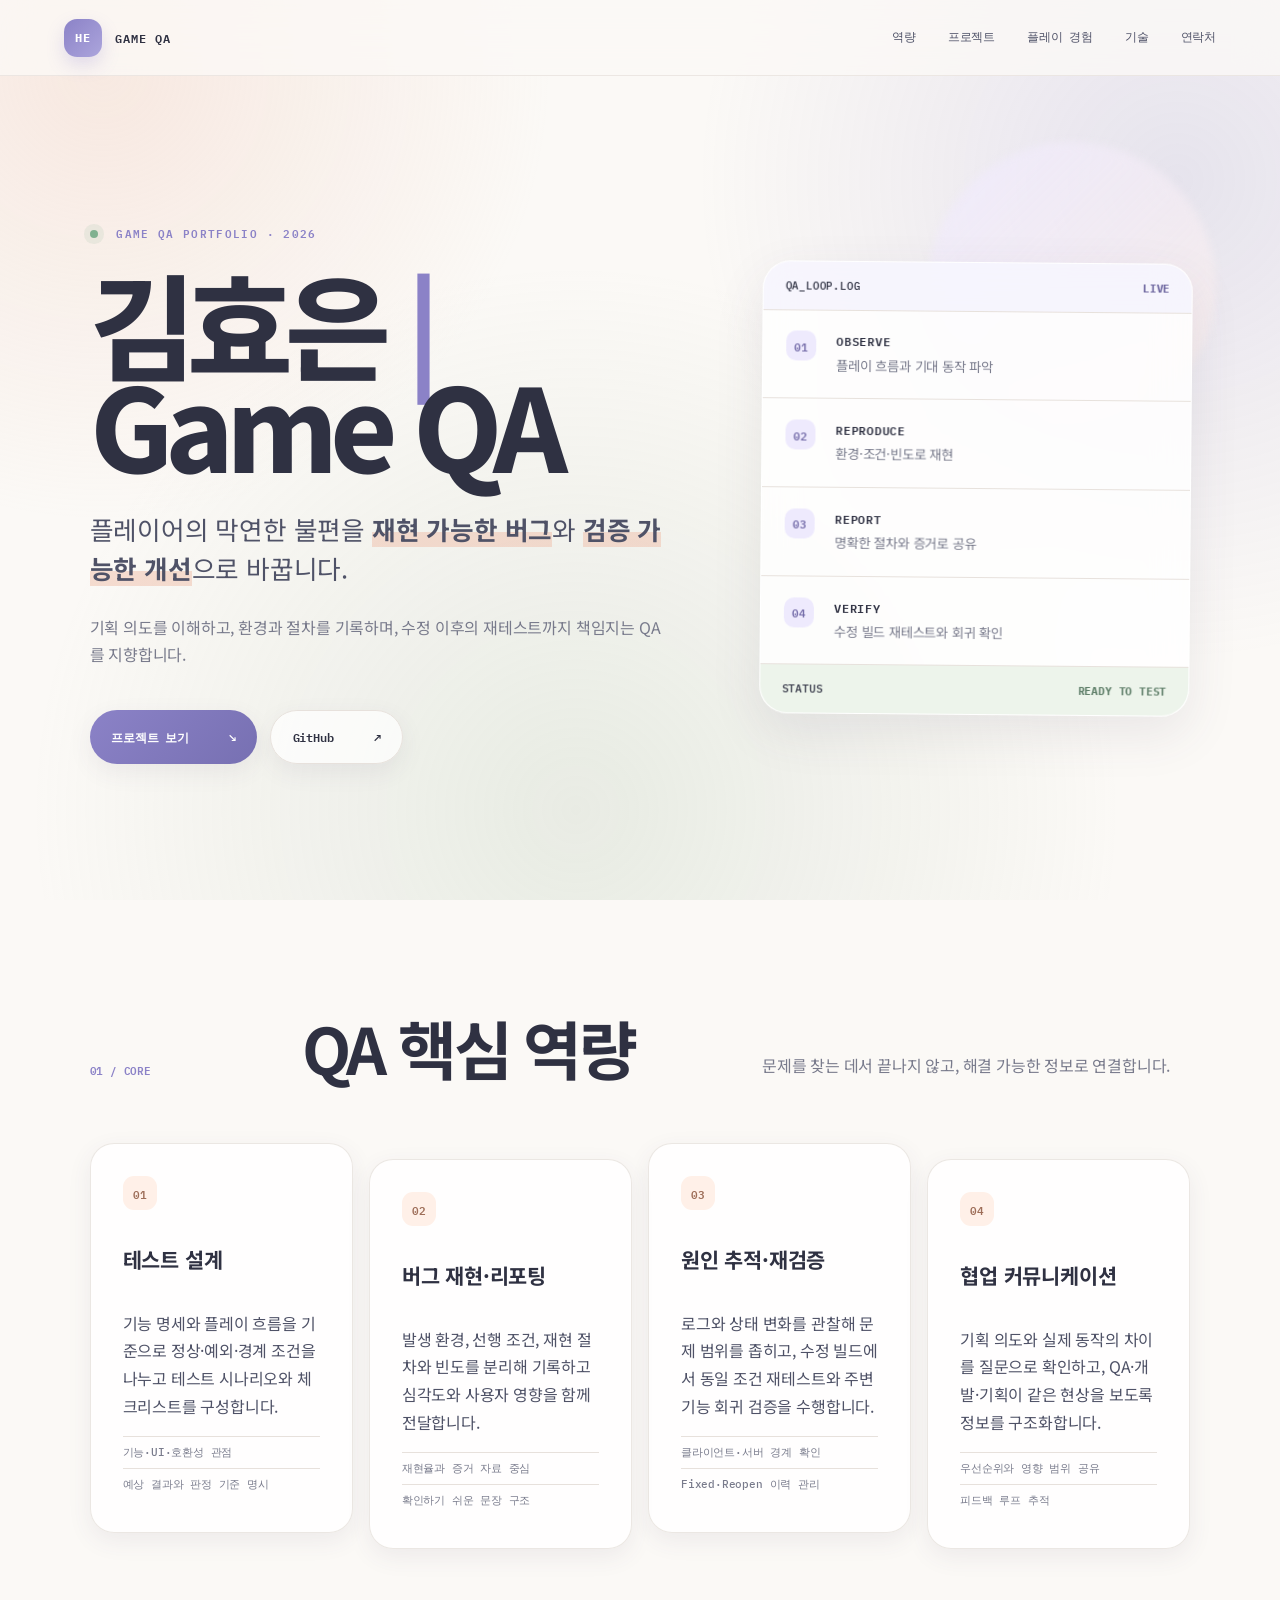
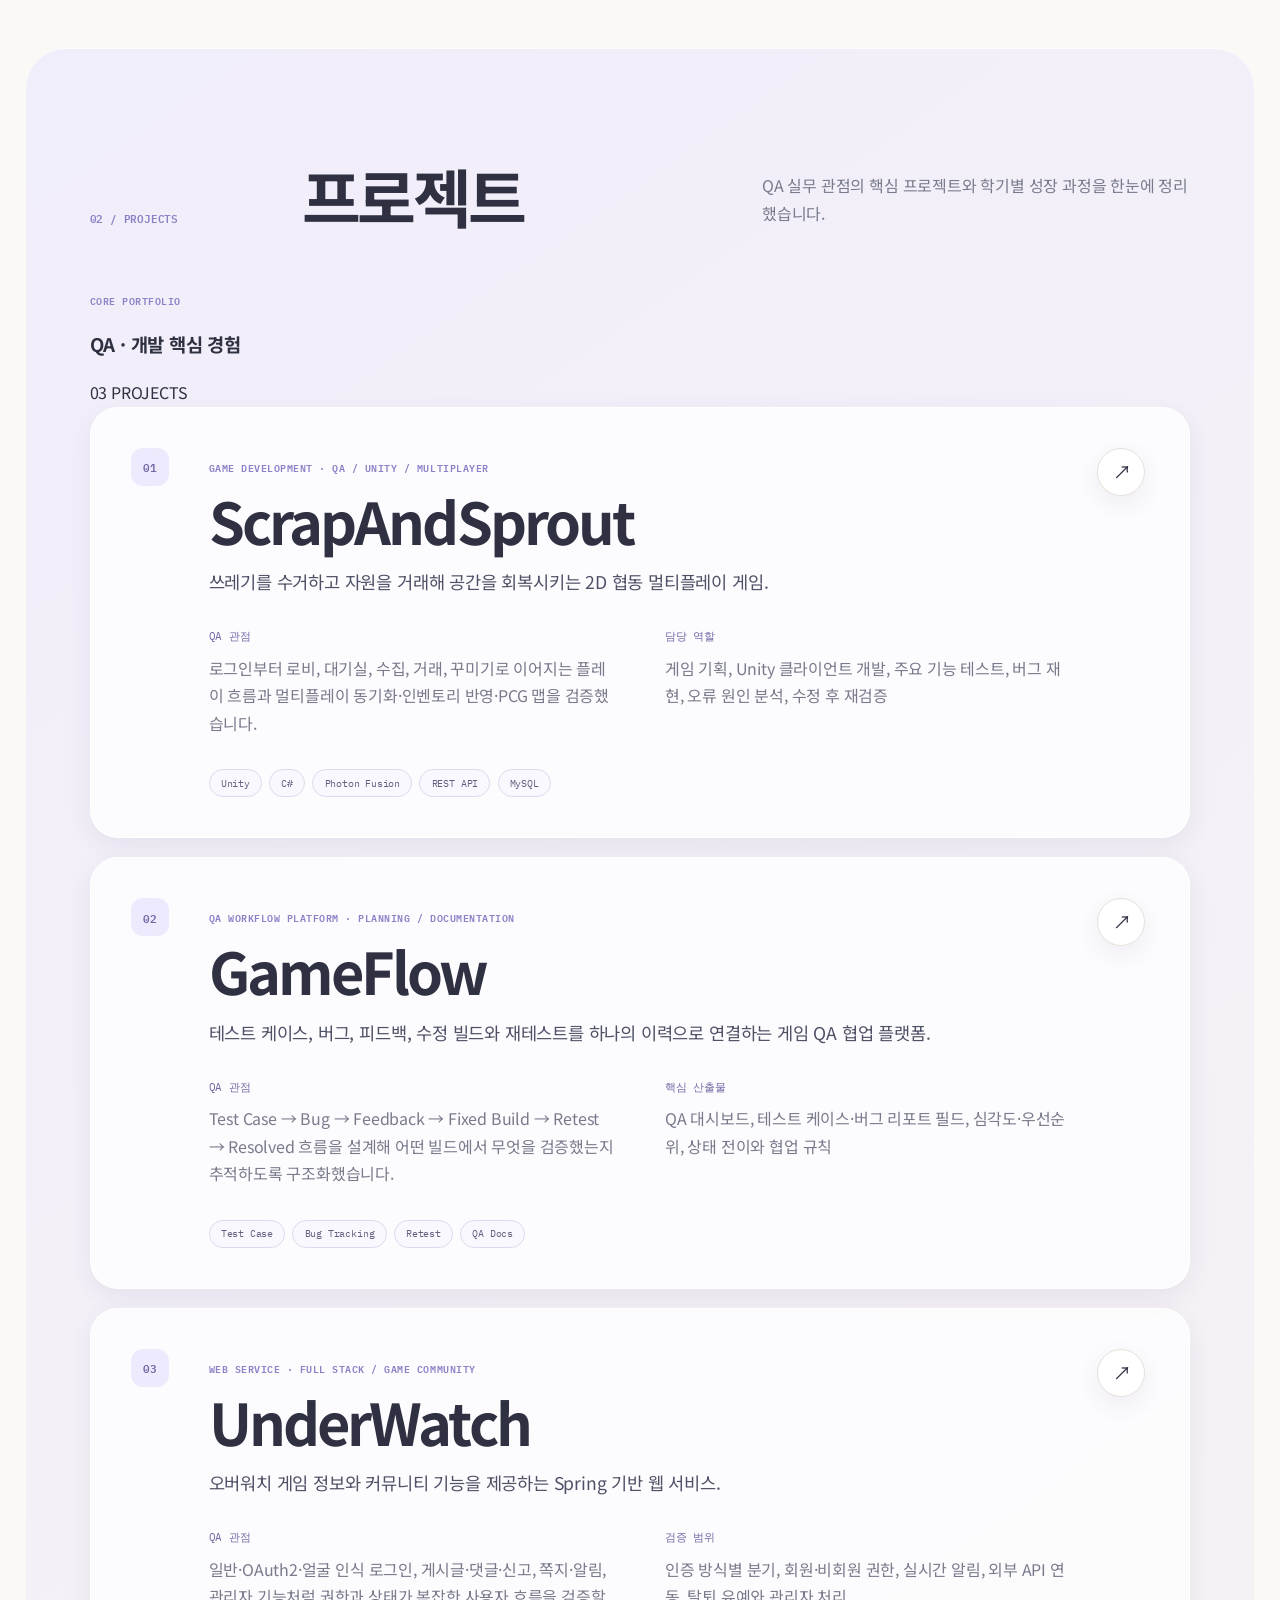
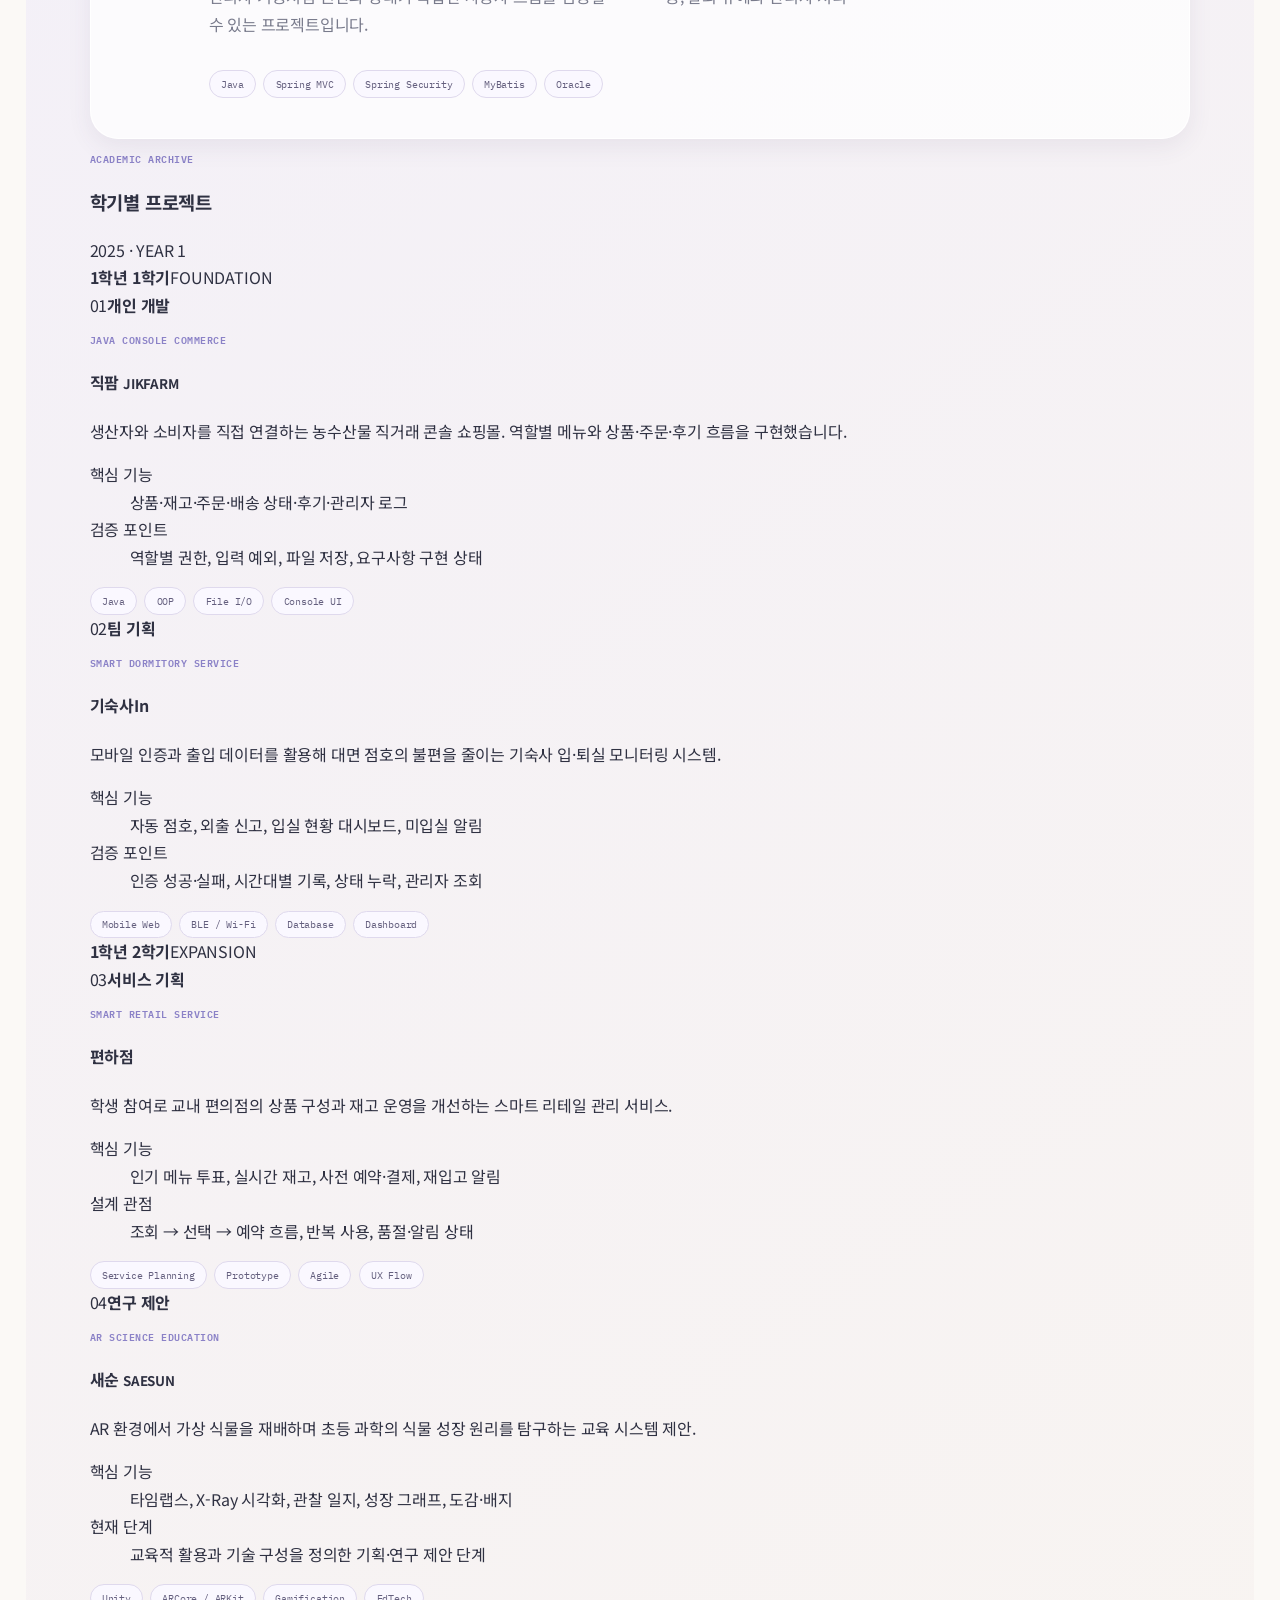
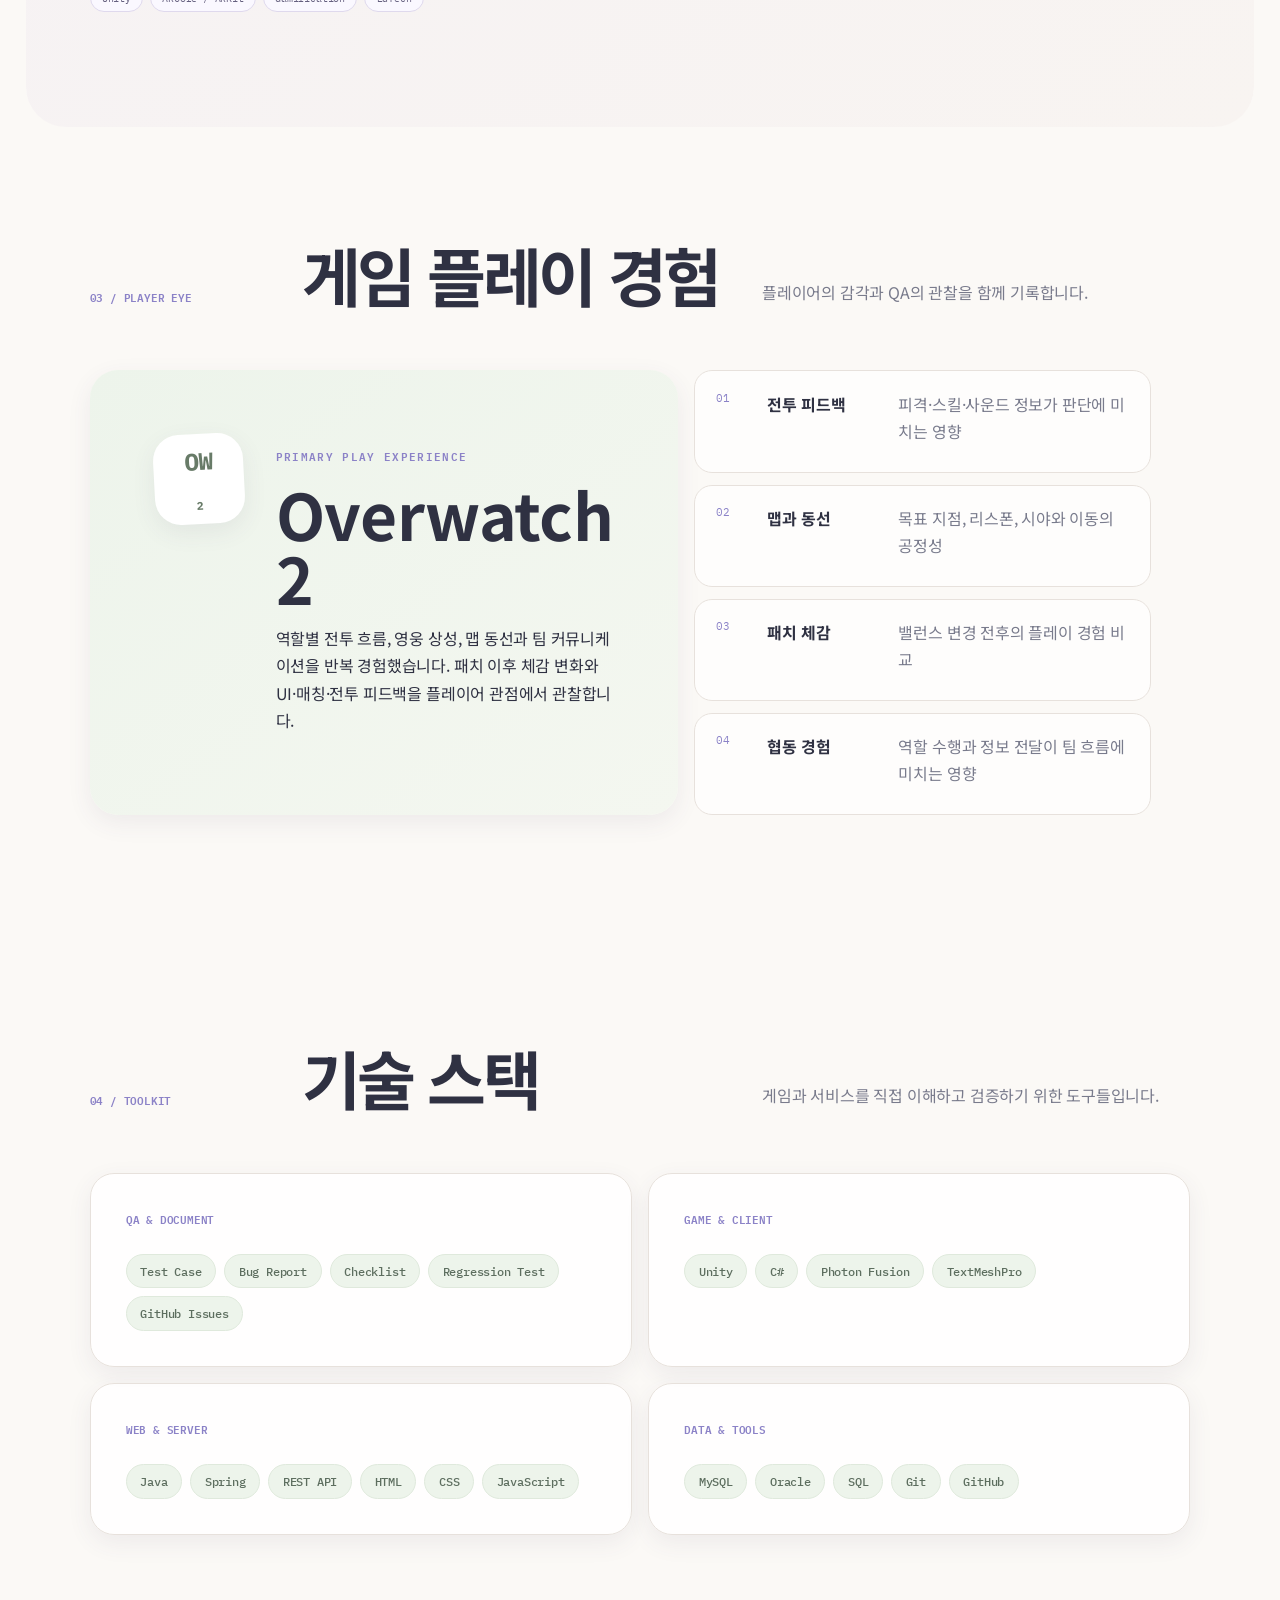
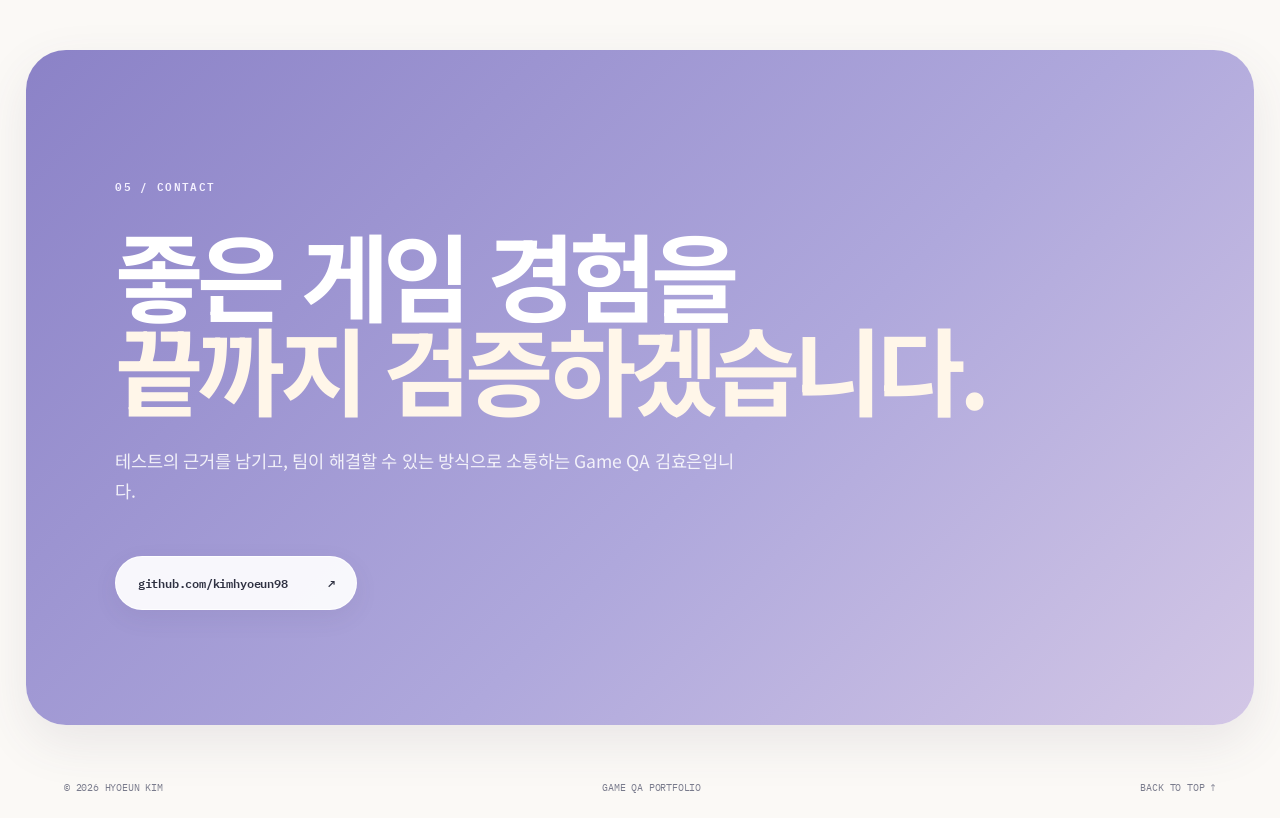
==== index.html @ 4f4ba714 "Organize portfolio projects by experience and semester Keep the three core QA projects prominent and" ====
<!doctype html>
<html lang="ko">
<head>
  <meta charset="utf-8">
  <meta name="viewport" content="width=device-width, initial-scale=1">
  <meta name="description" content="김효은 Game QA 포트폴리오 — 테스트 설계, 버그 재현, 협업과 재검증 경험">
  <meta name="theme-color" content="#0b1020">
  <meta property="og:title" content="김효은 | Game QA Portfolio">
  <meta property="og:description" content="플레이어의 불편을 재현 가능한 언어로 바꾸는 Game QA 김효은입니다.">
  <title>김효은 | Game QA Portfolio</title>
  <link rel="icon" href="assets/favicon.ico">
  <link rel="preconnect" href="https://fonts.googleapis.com">
  <link rel="preconnect" href="https://fonts.gstatic.com" crossorigin>
  <link href="https://fonts.googleapis.com/css2?family=IBM+Plex+Mono:wght@400;500;600&family=Noto+Sans+KR:wght@400;500;600;700;800;900&display=swap" rel="stylesheet">
  <link rel="stylesheet" href="css/styles.css">
</head>
<body>
<a class="skip" href="#main">본문 바로가기</a>
<header class="site-header">
  <a class="brand" href="#top"><b>HE</b><span>GAME QA</span></a>
  <button class="menu-button" type="button" aria-expanded="false" aria-controls="navigation">MENU</button>
  <nav id="navigation" aria-label="주요 메뉴">
    <a href="#strengths">역량</a><a href="#projects">프로젝트</a><a href="#play">플레이 경험</a><a href="#stack">기술</a><a href="#contact">연락처</a>
  </nav>
</header>

<main id="main">
<section class="hero" id="top">
  <div>
    <p class="label"><i></i> GAME QA PORTFOLIO · 2026</p>
    <h1>김효은 <em>|</em><br>Game QA</h1>
    <p class="hero-lead">플레이어의 막연한 불편을 <strong>재현 가능한 버그</strong>와 <strong>검증 가능한 개선</strong>으로 바꿉니다.</p>
    <p class="subcopy">기획 의도를 이해하고, 환경과 절차를 기록하며, 수정 이후의 재테스트까지 책임지는 QA를 지향합니다.</p>
    <div class="actions">
      <a class="button dark" href="#projects">프로젝트 보기 <span>↘</span></a>
      <a class="button" href="https://github.com/kimhyoeun98" target="_blank" rel="noreferrer">GitHub <span>↗</span></a>
    </div>
  </div>
  <aside class="console" aria-label="QA 업무 흐름">
    <div class="console-head"><span>QA_LOOP.LOG</span><b>LIVE</b></div>
    <ol>
      <li><span>01</span><p><b>OBSERVE</b><small>플레이 흐름과 기대 동작 파악</small></p></li>
      <li><span>02</span><p><b>REPRODUCE</b><small>환경·조건·빈도로 재현</small></p></li>
      <li><span>03</span><p><b>REPORT</b><small>명확한 절차와 증거로 공유</small></p></li>
      <li><span>04</span><p><b>VERIFY</b><small>수정 빌드 재테스트와 회귀 확인</small></p></li>
    </ol>
    <div class="console-foot"><span>STATUS</span><b>READY TO TEST</b></div>
  </aside>
</section>

<section class="section" id="strengths">
  <div class="section-title"><p>01 / CORE</p><h2>QA 핵심 역량</h2><span>문제를 찾는 데서 끝나지 않고, 해결 가능한 정보로 연결합니다.</span></div>
  <div class="strength-grid">
    <article><span>01</span><h3>테스트 설계</h3><p>기능 명세와 플레이 흐름을 기준으로 정상·예외·경계 조건을 나누고 테스트 시나리오와 체크리스트를 구성합니다.</p><ul><li>기능·UI·호환성 관점</li><li>예상 결과와 판정 기준 명시</li></ul></article>
    <article><span>02</span><h3>버그 재현·리포팅</h3><p>발생 환경, 선행 조건, 재현 절차와 빈도를 분리해 기록하고 심각도와 사용자 영향을 함께 전달합니다.</p><ul><li>재현율과 증거 자료 중심</li><li>확인하기 쉬운 문장 구조</li></ul></article>
    <article><span>03</span><h3>원인 추적·재검증</h3><p>로그와 상태 변화를 관찰해 문제 범위를 좁히고, 수정 빌드에서 동일 조건 재테스트와 주변 기능 회귀 검증을 수행합니다.</p><ul><li>클라이언트·서버 경계 확인</li><li>Fixed·Reopen 이력 관리</li></ul></article>
    <article><span>04</span><h3>협업 커뮤니케이션</h3><p>기획 의도와 실제 동작의 차이를 질문으로 확인하고, QA·개발·기획이 같은 현상을 보도록 정보를 구조화합니다.</p><ul><li>우선순위와 영향 범위 공유</li><li>피드백 루프 추적</li></ul></article>
  </div>
</section>

<section class="section project-section" id="projects">
  <div class="section-title"><p>02 / PROJECTS</p><h2>프로젝트</h2><span>QA 실무 관점의 핵심 프로젝트와 학기별 성장 과정을 한눈에 정리했습니다.</span></div>

  <div class="project-category">
    <div class="category-heading">
      <div><p class="meta">CORE PORTFOLIO</p><h3>QA · 개발 핵심 경험</h3></div>
      <span>03 PROJECTS</span>
    </div>
    <div class="project-list">
      <article class="project">
        <span class="project-no">01</span>
        <div>
          <p class="meta">GAME DEVELOPMENT · QA / UNITY / MULTIPLAYER</p>
          <h3>ScrapAndSprout</h3>
          <p class="summary">쓰레기를 수거하고 자원을 거래해 공간을 회복시키는 2D 협동 멀티플레이 게임.</p>
          <div class="detail"><p><b>QA 관점</b>로그인부터 로비, 대기실, 수집, 거래, 꾸미기로 이어지는 플레이 흐름과 멀티플레이 동기화·인벤토리 반영·PCG 맵을 검증했습니다.</p><p><b>담당 역할</b>게임 기획, Unity 클라이언트 개발, 주요 기능 테스트, 버그 재현, 오류 원인 분석, 수정 후 재검증</p></div>
          <div class="tags"><span>Unity</span><span>C#</span><span>Photon Fusion</span><span>REST API</span><span>MySQL</span></div>
        </div>
        <a class="arrow" href="https://github.com/kimhyoeun98/ScrapAndSprout" target="_blank" rel="noreferrer" aria-label="ScrapAndSprout 저장소">↗</a>
      </article>
      <article class="project">
        <span class="project-no">02</span>
        <div>
          <p class="meta">QA WORKFLOW PLATFORM · PLANNING / DOCUMENTATION</p>
          <h3>GameFlow</h3>
          <p class="summary">테스트 케이스, 버그, 피드백, 수정 빌드와 재테스트를 하나의 이력으로 연결하는 게임 QA 협업 플랫폼.</p>
          <div class="detail"><p><b>QA 관점</b>Test Case → Bug → Feedback → Fixed Build → Retest → Resolved 흐름을 설계해 어떤 빌드에서 무엇을 검증했는지 추적하도록 구조화했습니다.</p><p><b>핵심 산출물</b>QA 대시보드, 테스트 케이스·버그 리포트 필드, 심각도·우선순위, 상태 전이와 협업 규칙</p></div>
          <div class="tags"><span>Test Case</span><span>Bug Tracking</span><span>Retest</span><span>QA Docs</span></div>
        </div>
        <a class="arrow" href="https://github.com/kimhyoeun98/GameFlow" target="_blank" rel="noreferrer" aria-label="GameFlow 저장소">↗</a>
      </article>
      <article class="project">
        <span class="project-no">03</span>
        <div>
          <p class="meta">WEB SERVICE · FULL STACK / GAME COMMUNITY</p>
          <h3>UnderWatch</h3>
          <p class="summary">오버워치 게임 정보와 커뮤니티 기능을 제공하는 Spring 기반 웹 서비스.</p>
          <div class="detail"><p><b>QA 관점</b>일반·OAuth2·얼굴 인식 로그인, 게시글·댓글·신고, 쪽지·알림, 관리자 기능처럼 권한과 상태가 복잡한 사용자 흐름을 검증할 수 있는 프로젝트입니다.</p><p><b>검증 범위</b>인증 방식별 분기, 회원·비회원 권한, 실시간 알림, 외부 API 연동, 탈퇴 유예와 관리자 처리</p></div>
          <div class="tags"><span>Java</span><span>Spring MVC</span><span>Spring Security</span><span>MyBatis</span><span>Oracle</span></div>
        </div>
        <a class="arrow" href="https://github.com/kimhyoeun98/UnderWatch" target="_blank" rel="noreferrer" aria-label="UnderWatch 저장소">↗</a>
      </article>
    </div>
  </div>

  <div class="academic-projects">
    <div class="category-heading academic-heading">
      <div><p class="meta">ACADEMIC ARCHIVE</p><h3>학기별 프로젝트</h3></div>
      <span>2025 · YEAR 1</span>
    </div>

    <div class="semester">
      <div class="semester-label"><b>1학년 1학기</b><span>FOUNDATION</span></div>
      <div class="archive-grid">
        <article class="archive-card">
          <div class="archive-top"><span>01</span><b>개인 개발</b></div>
          <p class="meta">JAVA CONSOLE COMMERCE</p>
          <h4>직팜 <small>JIKFARM</small></h4>
          <p>생산자와 소비자를 직접 연결하는 농수산물 직거래 콘솔 쇼핑몰. 역할별 메뉴와 상품·주문·후기 흐름을 구현했습니다.</p>
          <dl><div><dt>핵심 기능</dt><dd>상품·재고·주문·배송 상태·후기·관리자 로그</dd></div><div><dt>검증 포인트</dt><dd>역할별 권한, 입력 예외, 파일 저장, 요구사항 구현 상태</dd></div></dl>
          <div class="tags"><span>Java</span><span>OOP</span><span>File I/O</span><span>Console UI</span></div>
        </article>
        <article class="archive-card">
          <div class="archive-top"><span>02</span><b>팀 기획</b></div>
          <p class="meta">SMART DORMITORY SERVICE</p>
          <h4>기숙사In</h4>
          <p>모바일 인증과 출입 데이터를 활용해 대면 점호의 불편을 줄이는 기숙사 입·퇴실 모니터링 시스템.</p>
          <dl><div><dt>핵심 기능</dt><dd>자동 점호, 외출 신고, 입실 현황 대시보드, 미입실 알림</dd></div><div><dt>검증 포인트</dt><dd>인증 성공·실패, 시간대별 기록, 상태 누락, 관리자 조회</dd></div></dl>
          <div class="tags"><span>Mobile Web</span><span>BLE / Wi-Fi</span><span>Database</span><span>Dashboard</span></div>
        </article>
      </div>
    </div>

    <div class="semester">
      <div class="semester-label"><b>1학년 2학기</b><span>EXPANSION</span></div>
      <div class="archive-grid">
        <article class="archive-card">
          <div class="archive-top"><span>03</span><b>서비스 기획</b></div>
          <p class="meta">SMART RETAIL SERVICE</p>
          <h4>편하점</h4>
          <p>학생 참여로 교내 편의점의 상품 구성과 재고 운영을 개선하는 스마트 리테일 관리 서비스.</p>
          <dl><div><dt>핵심 기능</dt><dd>인기 메뉴 투표, 실시간 재고, 사전 예약·결제, 재입고 알림</dd></div><div><dt>설계 관점</dt><dd>조회 → 선택 → 예약 흐름, 반복 사용, 품절·알림 상태</dd></div></dl>
          <div class="tags"><span>Service Planning</span><span>Prototype</span><span>Agile</span><span>UX Flow</span></div>
        </article>
        <article class="archive-card">
          <div class="archive-top"><span>04</span><b>연구 제안</b></div>
          <p class="meta">AR SCIENCE EDUCATION</p>
          <h4>새순 <small>SAESUN</small></h4>
          <p>AR 환경에서 가상 식물을 재배하며 초등 과학의 식물 성장 원리를 탐구하는 교육 시스템 제안.</p>
          <dl><div><dt>핵심 기능</dt><dd>타임랩스, X-Ray 시각화, 관찰 일지, 성장 그래프, 도감·배지</dd></div><div><dt>현재 단계</dt><dd>교육적 활용과 기술 구성을 정의한 기획·연구 제안 단계</dd></div></dl>
          <div class="tags"><span>Unity</span><span>ARCore / ARKit</span><span>Gamification</span><span>EdTech</span></div>
        </article>
      </div>
    </div>
  </div>
</section>

<section class="section" id="play">
  <div class="section-title"><p>03 / PLAYER EYE</p><h2>게임 플레이 경험</h2><span>플레이어의 감각과 QA의 관찰을 함께 기록합니다.</span></div>
  <div class="play-grid">
    <article class="game-card"><div class="game-mark">OW<sup>2</sup></div><div><p class="label">PRIMARY PLAY EXPERIENCE</p><h3>Overwatch 2</h3><p>역할별 전투 흐름, 영웅 상성, 맵 동선과 팀 커뮤니케이션을 반복 경험했습니다. 패치 이후 체감 변화와 UI·매칭·전투 피드백을 플레이어 관점에서 관찰합니다.</p></div></article>
    <div class="observations">
      <p><span>01</span><b>전투 피드백</b>피격·스킬·사운드 정보가 판단에 미치는 영향</p>
      <p><span>02</span><b>맵과 동선</b>목표 지점, 리스폰, 시야와 이동의 공정성</p>
      <p><span>03</span><b>패치 체감</b>밸런스 변경 전후의 플레이 경험 비교</p>
      <p><span>04</span><b>협동 경험</b>역할 수행과 정보 전달이 팀 흐름에 미치는 영향</p>
    </div>
  </div>
</section>

<section class="section" id="stack">
  <div class="section-title"><p>04 / TOOLKIT</p><h2>기술 스택</h2><span>게임과 서비스를 직접 이해하고 검증하기 위한 도구들입니다.</span></div>
  <div class="stack-grid">
    <article><h3>QA & DOCUMENT</h3><p><span>Test Case</span><span>Bug Report</span><span>Checklist</span><span>Regression Test</span><span>GitHub Issues</span></p></article>
    <article><h3>GAME & CLIENT</h3><p><span>Unity</span><span>C#</span><span>Photon Fusion</span><span>TextMeshPro</span></p></article>
    <article><h3>WEB & SERVER</h3><p><span>Java</span><span>Spring</span><span>REST API</span><span>HTML</span><span>CSS</span><span>JavaScript</span></p></article>
    <article><h3>DATA & TOOLS</h3><p><span>MySQL</span><span>Oracle</span><span>SQL</span><span>Git</span><span>GitHub</span></p></article>
  </div>
</section>

<section class="contact" id="contact">
  <p class="label">05 / CONTACT</p>
  <h2>좋은 게임 경험을<br><em>끝까지 검증하겠습니다.</em></h2>
  <p>테스트의 근거를 남기고, 팀이 해결할 수 있는 방식으로 소통하는 Game QA 김효은입니다.</p>
  <a class="button light" href="https://github.com/kimhyoeun98" target="_blank" rel="noreferrer">github.com/kimhyoeun98 <span>↗</span></a>
</section>
</main>

<footer><span>© 2026 HYOEUN KIM</span><span>GAME QA PORTFOLIO</span><a href="#top">BACK TO TOP ↑</a></footer>
<script src="js/scripts.js"></script>
</body>
</html>
---- css/styles.css ----
:root{--ink:#2f3142;--ink-soft:#4f5267;--paper:#fbf9f6;--surface:rgba(255,255,255,.82);--muted:#797b8c;--line:#e7e1dc;--lavender:#8b82c7;--lavender-soft:#eeeafd;--sage:#a7bca3;--sage-soft:#edf4eb;--peach:#f0c7b5;--peach-soft:#fff0e8;--white:#fff;--shadow:0 18px 50px rgba(78,70,102,.1);--shadow-soft:0 8px 24px rgba(78,70,102,.08);--mono:"IBM Plex Mono",monospace;--sans:"Noto Sans KR","Apple SD Gothic Neo",sans-serif}
*{box-sizing:border-box}html{scroll-behavior:smooth}body{margin:0;background:var(--paper);color:var(--ink);font-family:var(--sans);line-height:1.72;letter-spacing:-.012em;overflow-x:hidden}body:before{content:"";position:fixed;inset:0;pointer-events:none;z-index:-2;background:radial-gradient(circle at 8% 8%,rgba(240,199,181,.32),transparent 28rem),radial-gradient(circle at 92% 20%,rgba(139,130,199,.18),transparent 30rem),radial-gradient(circle at 45% 90%,rgba(167,188,163,.22),transparent 34rem)}a{color:inherit;text-decoration:none}.skip{position:fixed;top:-100px;left:1rem;background:var(--ink);color:white;padding:.8rem 1rem;border-radius:999px;z-index:100}.skip:focus{top:1rem}
.site-header{height:76px;display:flex;align-items:center;justify-content:space-between;padding:0 clamp(1.25rem,5vw,5rem);border-bottom:1px solid rgba(231,225,220,.75);background:rgba(251,249,246,.78);backdrop-filter:blur(20px);position:sticky;top:0;z-index:50}.brand{display:flex;align-items:center;gap:.8rem;font:600 .76rem var(--mono);letter-spacing:.08em}.brand b{display:grid;place-items:center;width:38px;height:38px;border-radius:13px;background:linear-gradient(135deg,var(--lavender),#aca5dc);color:white;box-shadow:0 8px 18px rgba(139,130,199,.24)}.site-header nav{display:flex;gap:2rem;font:500 .74rem var(--mono);color:var(--ink-soft)}.site-header nav a{position:relative;padding:.5rem 0}.site-header nav a:after{content:"";position:absolute;left:0;right:100%;bottom:.2rem;height:2px;border-radius:2px;background:var(--lavender);transition:.25s}.site-header nav a:hover:after,.site-header nav a:focus:after{right:0}.menu-button{display:none;border:1px solid var(--line);border-radius:999px;background:var(--surface);padding:.6rem .9rem;font:600 .7rem var(--mono);color:var(--ink)}
.hero{min-height:calc(100vh - 76px);display:grid;grid-template-columns:1.15fr .85fr;gap:clamp(3rem,7vw,8rem);align-items:center;padding:clamp(4.5rem,9vw,8rem) clamp(1.25rem,7vw,8rem);position:relative}.hero:after{content:"";position:absolute;width:18rem;height:18rem;border-radius:50%;right:5%;top:8%;background:linear-gradient(135deg,rgba(238,234,253,.8),rgba(255,240,232,.55));filter:blur(4px);z-index:-1}.label{font:600 .7rem var(--mono);letter-spacing:.12em;color:var(--lavender)}.label i{display:inline-block;width:8px;height:8px;border-radius:50%;background:#80b190;box-shadow:0 0 0 6px rgba(128,177,144,.13);margin-right:.65rem}.hero h1{font-size:clamp(4rem,9vw,8.5rem);line-height:.88;letter-spacing:-.072em;margin:1.8rem 0 2.2rem;font-weight:800}.hero h1 em{color:var(--lavender);font-style:normal}.hero-lead{font-size:clamp(1.2rem,2vw,1.65rem);max-width:700px;line-height:1.55;color:var(--ink-soft)}.hero-lead strong{font-weight:700;background:linear-gradient(transparent 60%,rgba(240,199,181,.6) 0)}.subcopy{max-width:600px;color:var(--muted)}.actions{display:flex;gap:.8rem;margin-top:2.6rem}.button{display:inline-flex;align-items:center;justify-content:space-between;gap:2.5rem;padding:1rem 1.35rem;border:1px solid var(--line);border-radius:999px;background:rgba(255,255,255,.7);font:600 .75rem var(--mono);box-shadow:var(--shadow-soft);transition:.25s}.button:hover{transform:translateY(-3px);border-color:#d3cae8;box-shadow:0 14px 32px rgba(78,70,102,.13)}.button.dark{background:linear-gradient(135deg,var(--lavender),#7770b2);color:white;border:0}.button.dark:hover{background:linear-gradient(135deg,#7770b2,var(--lavender))}
.console{background:rgba(255,255,255,.82);color:var(--ink);border:1px solid rgba(255,255,255,.9);border-radius:28px;box-shadow:var(--shadow);overflow:hidden;backdrop-filter:blur(18px);transform:rotate(.5deg)}.console-head,.console-foot{display:flex;justify-content:space-between;padding:1.05rem 1.35rem;border-bottom:1px solid var(--line);font:500 .66rem var(--mono);background:rgba(238,234,253,.45)}.console-head b,.console-foot b{color:#6c659e}.console ol{list-style:none;margin:0;padding:0}.console li{display:flex;gap:1.25rem;padding:1.3rem 1.45rem;border-bottom:1px solid var(--line);transition:.2s}.console li:hover{background:var(--sage-soft)}.console li>span{display:grid;place-items:center;flex:0 0 30px;height:30px;border-radius:10px;background:var(--lavender-soft);color:#7169a7;font:600 .66rem var(--mono)}.console li p{margin:0}.console li b{display:block;font:600 .78rem var(--mono);letter-spacing:.06em}.console small{display:block;color:var(--muted);margin-top:.2rem}.console-foot{border:0;background:var(--sage-soft)}.console-foot b{color:#61806b}
.section{padding:clamp(5.5rem,9vw,9rem) clamp(1.25rem,7vw,8rem);scroll-margin-top:75px}.section-title{display:grid;grid-template-columns:180px 1fr 1fr;align-items:end;gap:2rem;margin-bottom:4rem}.section-title>p{font:600 .7rem var(--mono);color:var(--lavender);margin:0}.section-title h2{font-size:clamp(2.6rem,5vw,5.1rem);letter-spacing:-.055em;line-height:1;margin:0}.section-title>span{color:var(--muted);max-width:450px}
.strength-grid{display:grid;grid-template-columns:repeat(4,1fr);gap:1rem}.strength-grid article{padding:2rem;min-height:330px;border:1px solid rgba(231,225,220,.8);border-radius:24px;background:var(--surface);box-shadow:var(--shadow-soft);display:flex;flex-direction:column;transition:.25s}.strength-grid article:nth-child(2n){transform:translateY(16px)}.strength-grid article:hover{transform:translateY(-6px);box-shadow:var(--shadow)}.strength-grid article:nth-child(2n):hover{transform:translateY(10px)}.strength-grid article>span{display:grid;place-items:center;width:34px;height:34px;border-radius:11px;background:var(--peach-soft);font:600 .66rem var(--mono);color:#9e6e59}.strength-grid h3{font-size:1.3rem;margin:2rem 0 1rem}.strength-grid article>p{color:var(--ink-soft)}.strength-grid ul{list-style:none;padding:0;margin:auto 0 0;font:500 .67rem var(--mono);color:var(--muted)}.strength-grid li{padding:.5rem 0;border-top:1px solid var(--line)}
.project-section{margin:0 clamp(.8rem,2vw,2rem);padding-left:clamp(1.25rem,5vw,6rem);padding-right:clamp(1.25rem,5vw,6rem);border-radius:40px;background:linear-gradient(145deg,#f1eefb,#f8f4f1);box-shadow:inset 0 1px 0 rgba(255,255,255,.8)}.project-section .section-title>span{color:var(--muted)}.project-list{display:grid;gap:1.2rem}.project{position:relative;display:grid;grid-template-columns:54px 1fr 52px;gap:1.5rem;padding:2.5rem;border:1px solid rgba(255,255,255,.95);border-radius:28px;background:rgba(255,255,255,.72);box-shadow:var(--shadow-soft);transition:.25s}.project:hover{transform:translateY(-4px);box-shadow:var(--shadow)}.project-no{display:grid;place-items:center;width:38px;height:38px;border-radius:12px;background:var(--lavender-soft);font:600 .68rem var(--mono);color:#7169a7}.meta{font:600 .64rem var(--mono);color:var(--lavender);letter-spacing:.05em}.project h3{font-size:clamp(2.3rem,4.5vw,4.6rem);line-height:1;margin:1rem 0;letter-spacing:-.05em}.summary{font-size:1.1rem;color:var(--ink-soft);max-width:800px}.detail{display:grid;grid-template-columns:1fr 1fr;gap:3rem;margin:2rem 0}.detail p{color:var(--muted);margin:0}.detail b{display:block;font:.68rem var(--mono);color:#7169a7;margin-bottom:.65rem}.tags{display:flex;flex-wrap:wrap;gap:.45rem}.tags span{border:1px solid #dfd9ed;border-radius:999px;background:#faf8ff;padding:.4rem .7rem;font:.64rem var(--mono);color:#645f7e}.arrow{width:48px;height:48px;border:1px solid var(--line);border-radius:50%;display:grid;place-items:center;background:white;font-size:1.15rem;box-shadow:var(--shadow-soft);transition:.25s}.arrow:hover{background:var(--lavender);color:white;border-color:var(--lavender);transform:rotate(8deg)}
.play-grid{display:grid;grid-template-columns:1.08fr .92fr;gap:1rem}.game-card{padding:clamp(2rem,5vw,4rem);display:grid;grid-template-columns:auto 1fr;gap:2rem;align-items:start;border-radius:28px;background:linear-gradient(145deg,var(--sage-soft),#f4f7f0);box-shadow:var(--shadow-soft)}.game-mark{width:90px;height:90px;display:grid;place-items:center;border-radius:26px;background:white;color:#687b68;font:800 1.5rem var(--mono);box-shadow:var(--shadow-soft);transform:rotate(-3deg)}.game-mark sup{font-size:.7rem}.game-card h3{font-size:clamp(2.4rem,5vw,4.4rem);line-height:1;margin:1rem 0}.observations{display:grid;gap:.75rem}.observations p{display:grid;grid-template-columns:35px 115px 1fr;gap:1rem;align-items:start;padding:1.2rem 1.35rem;margin:0;border:1px solid var(--line);border-radius:18px;background:rgba(255,255,255,.7);color:var(--muted)}.observations span{font:.68rem var(--mono);color:var(--lavender)}.observations b{display:block;color:var(--ink)}
.stack-grid{display:grid;grid-template-columns:repeat(2,1fr);gap:1rem}.stack-grid article{padding:2.2rem;border:1px solid var(--line);border-radius:24px;background:var(--surface);box-shadow:var(--shadow-soft)}.stack-grid h3{font:600 .68rem var(--mono);color:var(--lavender);margin:0 0 1.6rem}.stack-grid p{display:flex;flex-wrap:wrap;gap:.5rem;margin:0}.stack-grid span{background:var(--sage-soft);border:1px solid #dfe9dc;border-radius:999px;padding:.55rem .85rem;font:500 .72rem var(--mono);color:#5d6e5f}
.contact{margin:0 clamp(.8rem,2vw,2rem) 2rem;padding:clamp(5rem,9vw,9rem) clamp(1.25rem,7vw,8rem);border-radius:40px;background:linear-gradient(135deg,#8b82c7,#afa8dc 58%,#d3c7e6);color:white;box-shadow:var(--shadow);scroll-margin-top:75px}.contact .label{color:#f4f1ff}.contact h2{font-size:clamp(3rem,7.5vw,7.5rem);line-height:.97;letter-spacing:-.06em;margin:2rem 0}.contact h2 em{color:#fff6e9;font-style:normal}.contact>p:not(.label){max-width:630px;font-size:1.1rem;color:rgba(255,255,255,.85)}.button.light{margin-top:2rem;background:rgba(255,255,255,.92);color:var(--ink);border-color:rgba(255,255,255,.92)}.button.light:hover{background:white}
footer{display:flex;justify-content:space-between;padding:1.5rem clamp(1.25rem,5vw,5rem);color:var(--muted);font:.64rem var(--mono)}
@media(max-width:1000px){.hero{grid-template-columns:1fr}.console{max-width:650px}.strength-grid{grid-template-columns:repeat(2,1fr)}.section-title{grid-template-columns:110px 1fr}.section-title>span{grid-column:2}.play-grid{grid-template-columns:1fr}.detail{grid-template-columns:1fr}.game-card{grid-template-columns:1fr}.game-mark{width:72px;height:72px}.observations p{grid-template-columns:35px 110px 1fr}}
@media(max-width:720px){.site-header{height:64px}.menu-button{display:block}.site-header nav{position:absolute;top:64px;left:.75rem;right:.75rem;background:rgba(251,249,246,.97);border:1px solid var(--line);border-radius:20px;box-shadow:var(--shadow);padding:.8rem 1.15rem;display:none;flex-direction:column;gap:0}.site-header nav.open{display:flex}.site-header nav a{padding:.8rem 0;border-bottom:1px solid var(--line)}.hero{min-height:auto;padding-top:4rem}.hero h1{font-size:clamp(3.5rem,19vw,6rem)}.actions{flex-direction:column}.button{width:100%}.console{transform:none}.section-title{display:block}.section-title h2{margin:1rem 0}.strength-grid,.stack-grid{grid-template-columns:1fr}.strength-grid article,.strength-grid article:nth-child(2n){min-height:290px;transform:none}.project-section,.contact{margin-left:.5rem;margin-right:.5rem;border-radius:28px}.project{grid-template-columns:40px 1fr;padding:1.5rem;gap:1rem}.arrow{position:absolute;right:1.5rem;top:1.5rem}.project h3{font-size:2.3rem;padding-right:3.5rem}.meta{padding-right:3.5rem}.game-card{padding:2rem}.observations p{grid-template-columns:30px 1fr}.observations p b{grid-column:2}.section,.contact{scroll-margin-top:63px}footer{flex-direction:column;gap:.6rem}}
@media(prefers-reduced-motion:reduce){html{scroll-behavior:auto}*,*:before,*:after{transition:none!important}}
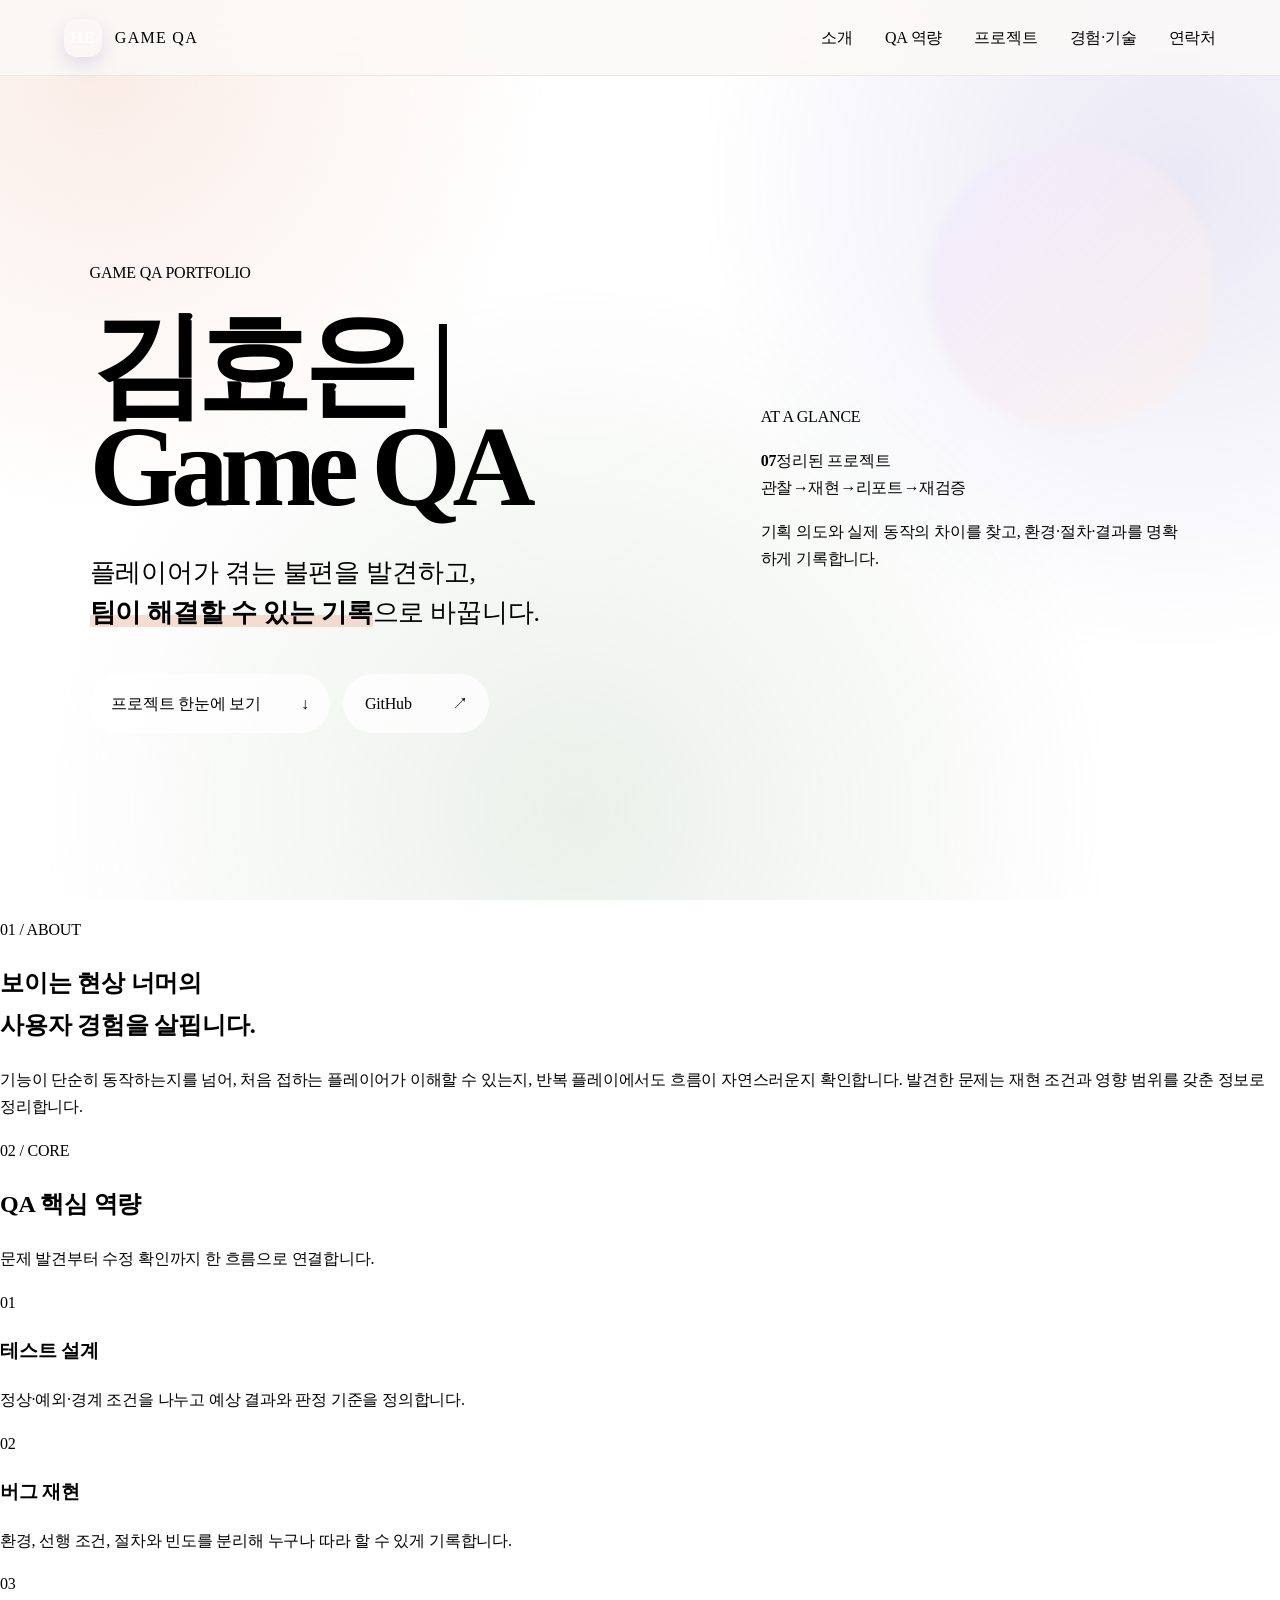
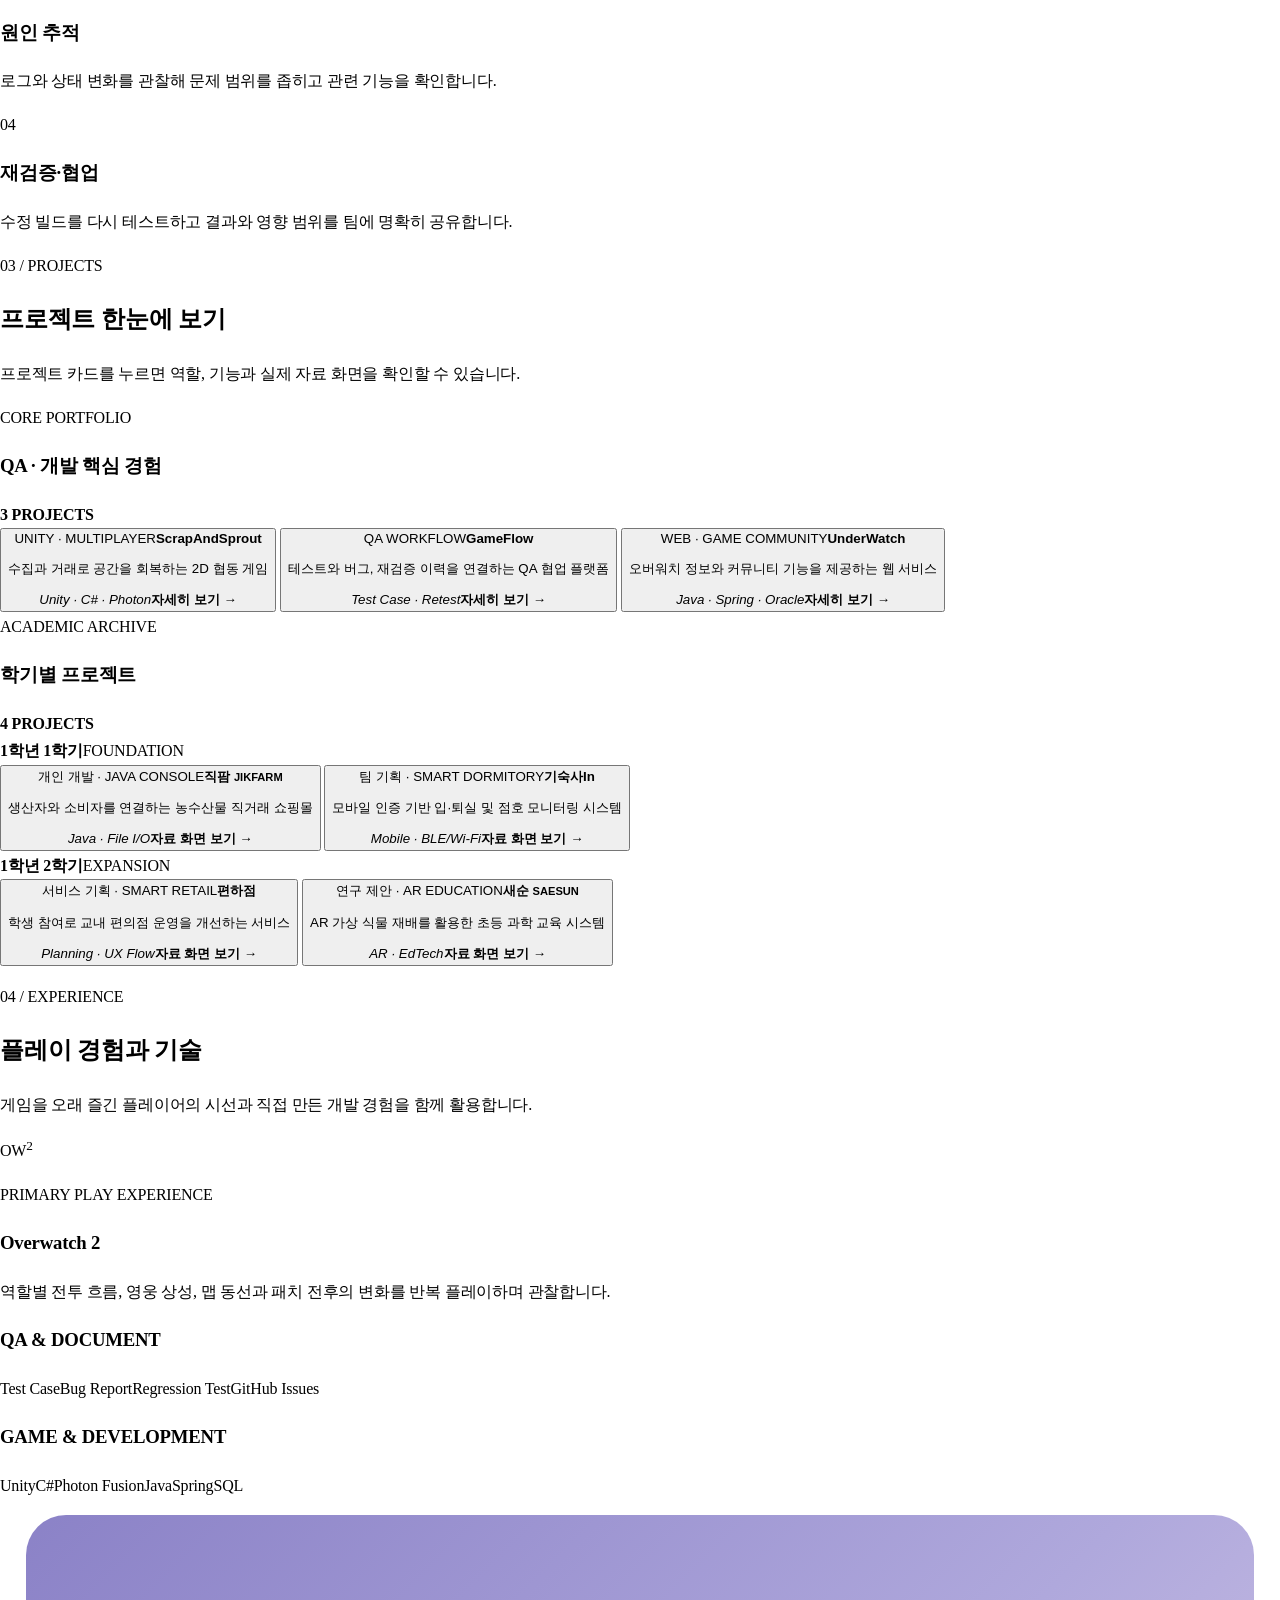
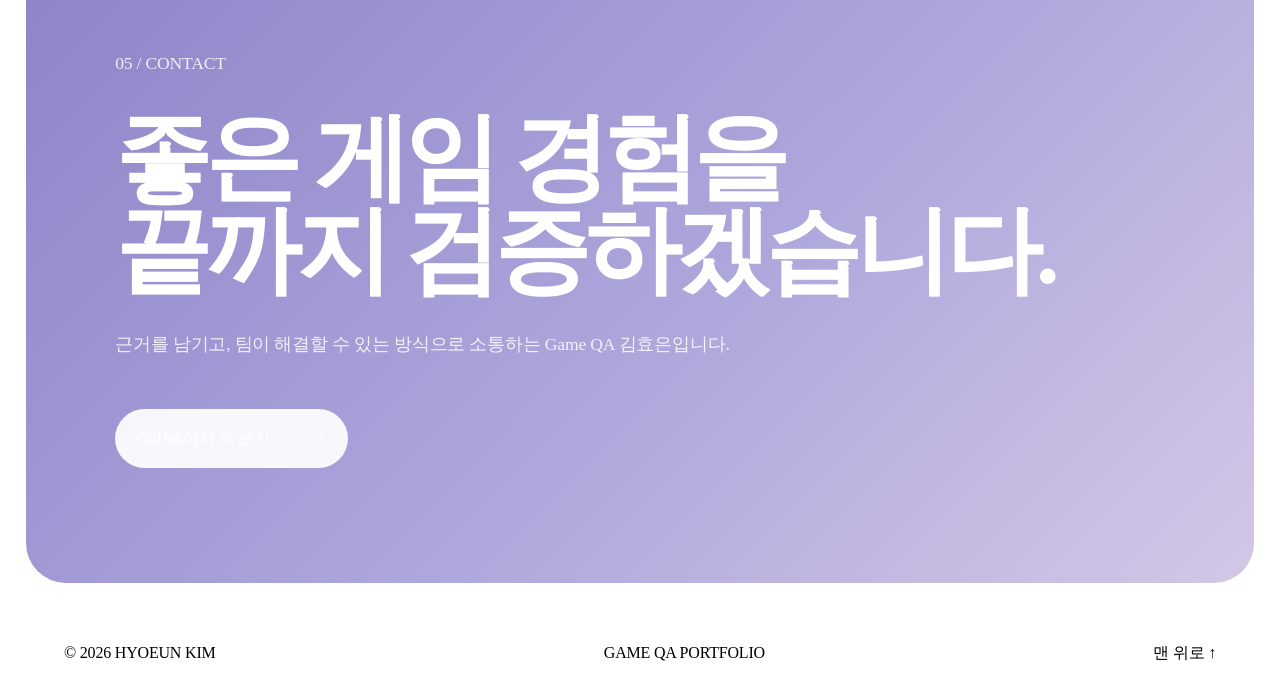
==== commit 8462df0c: "Simplify portfolio overview and project navigation Updated meta description and theme color, modifie" ====
--- a/index.html
+++ b/index.html
@@ -3,190 +3,178 @@
 <head>
   <meta charset="utf-8">
   <meta name="viewport" content="width=device-width, initial-scale=1">
-  <meta name="description" content="김효은 Game QA 포트폴리오 — 테스트 설계, 버그 재현, 협업과 재검증 경험">
-  <meta name="theme-color" content="#0b1020">
+  <meta name="description" content="김효은 Game QA 포트폴리오 - 테스트 설계, 버그 재현, 프로젝트 경험">
+  <meta name="theme-color" content="#fbfaf7">
   <meta property="og:title" content="김효은 | Game QA Portfolio">
-  <meta property="og:description" content="플레이어의 불편을 재현 가능한 언어로 바꾸는 Game QA 김효은입니다.">
+  <meta property="og:description" content="관찰한 문제를 재현 가능한 기록으로 바꾸는 Game QA 김효은입니다.">
   <title>김효은 | Game QA Portfolio</title>
   <link rel="icon" href="assets/favicon.ico">
   <link rel="preconnect" href="https://fonts.googleapis.com">
   <link rel="preconnect" href="https://fonts.gstatic.com" crossorigin>
-  <link href="https://fonts.googleapis.com/css2?family=IBM+Plex+Mono:wght@400;500;600&family=Noto+Sans+KR:wght@400;500;600;700;800;900&display=swap" rel="stylesheet">
+  <link href="https://fonts.googleapis.com/css2?family=IBM+Plex+Mono:wght@500;600&family=Noto+Sans+KR:wght@400;500;600;700;800&display=swap" rel="stylesheet">
   <link rel="stylesheet" href="css/styles.css">
 </head>
 <body>
 <a class="skip" href="#main">본문 바로가기</a>
 <header class="site-header">
-  <a class="brand" href="#top"><b>HE</b><span>GAME QA</span></a>
-  <button class="menu-button" type="button" aria-expanded="false" aria-controls="navigation">MENU</button>
+  <a class="brand" href="#top" aria-label="처음으로"><b>HE</b><span>GAME QA</span></a>
+  <button class="menu-button" type="button" aria-expanded="false" aria-controls="navigation">메뉴</button>
   <nav id="navigation" aria-label="주요 메뉴">
-    <a href="#strengths">역량</a><a href="#projects">프로젝트</a><a href="#play">플레이 경험</a><a href="#stack">기술</a><a href="#contact">연락처</a>
+    <a href="#about">소개</a><a href="#strengths">QA 역량</a><a href="#projects">프로젝트</a><a href="#experience">경험·기술</a><a href="#contact">연락처</a>
   </nav>
 </header>
 
 <main id="main">
-<section class="hero" id="top">
-  <div>
-    <p class="label"><i></i> GAME QA PORTFOLIO · 2026</p>
-    <h1>김효은 <em>|</em><br>Game QA</h1>
-    <p class="hero-lead">플레이어의 막연한 불편을 <strong>재현 가능한 버그</strong>와 <strong>검증 가능한 개선</strong>으로 바꿉니다.</p>
-    <p class="subcopy">기획 의도를 이해하고, 환경과 절차를 기록하며, 수정 이후의 재테스트까지 책임지는 QA를 지향합니다.</p>
-    <div class="actions">
-      <a class="button dark" href="#projects">프로젝트 보기 <span>↘</span></a>
-      <a class="button" href="https://github.com/kimhyoeun98" target="_blank" rel="noreferrer">GitHub <span>↗</span></a>
+  <section class="hero" id="top">
+    <div class="hero-copy">
+      <p class="eyebrow"><span></span> GAME QA PORTFOLIO</p>
+      <h1>김효은 <em>|</em><br>Game QA</h1>
+      <p class="hero-lead">플레이어가 겪는 불편을 발견하고,<br><strong>팀이 해결할 수 있는 기록</strong>으로 바꿉니다.</p>
+      <div class="actions">
+        <a class="button primary" href="#projects">프로젝트 한눈에 보기 <span>↓</span></a>
+        <a class="button" href="https://github.com/kimhyoeun98" target="_blank" rel="noreferrer">GitHub <span>↗</span></a>
+      </div>
     </div>
-  </div>
-  <aside class="console" aria-label="QA 업무 흐름">
-    <div class="console-head"><span>QA_LOOP.LOG</span><b>LIVE</b></div>
-    <ol>
-      <li><span>01</span><p><b>OBSERVE</b><small>플레이 흐름과 기대 동작 파악</small></p></li>
-      <li><span>02</span><p><b>REPRODUCE</b><small>환경·조건·빈도로 재현</small></p></li>
-      <li><span>03</span><p><b>REPORT</b><small>명확한 절차와 증거로 공유</small></p></li>
-      <li><span>04</span><p><b>VERIFY</b><small>수정 빌드 재테스트와 회귀 확인</small></p></li>
-    </ol>
-    <div class="console-foot"><span>STATUS</span><b>READY TO TEST</b></div>
-  </aside>
-</section>
+    <div class="hero-summary" aria-label="포트폴리오 요약">
+      <p class="summary-kicker">AT A GLANCE</p>
+      <div class="summary-number"><strong>07</strong><span>정리된 프로젝트</span></div>
+      <div class="qa-flow"><span>관찰</span><i>→</i><span>재현</span><i>→</i><span>리포트</span><i>→</i><span>재검증</span></div>
+      <p>기획 의도와 실제 동작의 차이를 찾고, 환경·절차·결과를 명확하게 기록합니다.</p>
+    </div>
+  </section>
 
-<section class="section" id="strengths">
-  <div class="section-title"><p>01 / CORE</p><h2>QA 핵심 역량</h2><span>문제를 찾는 데서 끝나지 않고, 해결 가능한 정보로 연결합니다.</span></div>
-  <div class="strength-grid">
-    <article><span>01</span><h3>테스트 설계</h3><p>기능 명세와 플레이 흐름을 기준으로 정상·예외·경계 조건을 나누고 테스트 시나리오와 체크리스트를 구성합니다.</p><ul><li>기능·UI·호환성 관점</li><li>예상 결과와 판정 기준 명시</li></ul></article>
-    <article><span>02</span><h3>버그 재현·리포팅</h3><p>발생 환경, 선행 조건, 재현 절차와 빈도를 분리해 기록하고 심각도와 사용자 영향을 함께 전달합니다.</p><ul><li>재현율과 증거 자료 중심</li><li>확인하기 쉬운 문장 구조</li></ul></article>
-    <article><span>03</span><h3>원인 추적·재검증</h3><p>로그와 상태 변화를 관찰해 문제 범위를 좁히고, 수정 빌드에서 동일 조건 재테스트와 주변 기능 회귀 검증을 수행합니다.</p><ul><li>클라이언트·서버 경계 확인</li><li>Fixed·Reopen 이력 관리</li></ul></article>
-    <article><span>04</span><h3>협업 커뮤니케이션</h3><p>기획 의도와 실제 동작의 차이를 질문으로 확인하고, QA·개발·기획이 같은 현상을 보도록 정보를 구조화합니다.</p><ul><li>우선순위와 영향 범위 공유</li><li>피드백 루프 추적</li></ul></article>
-  </div>
-</section>
+  <section class="intro section" id="about">
+    <p class="section-index">01 / ABOUT</p>
+    <div>
+      <h2>보이는 현상 너머의<br>사용자 경험을 살핍니다.</h2>
+      <p>기능이 단순히 동작하는지를 넘어, 처음 접하는 플레이어가 이해할 수 있는지, 반복 플레이에서도 흐름이 자연스러운지 확인합니다. 발견한 문제는 재현 조건과 영향 범위를 갖춘 정보로 정리합니다.</p>
+    </div>
+  </section>
 
-<section class="section project-section" id="projects">
-  <div class="section-title"><p>02 / PROJECTS</p><h2>프로젝트</h2><span>QA 실무 관점의 핵심 프로젝트와 학기별 성장 과정을 한눈에 정리했습니다.</span></div>
+  <section class="section" id="strengths">
+    <div class="section-heading">
+      <div><p class="section-index">02 / CORE</p><h2>QA 핵심 역량</h2></div>
+      <p>문제 발견부터 수정 확인까지 한 흐름으로 연결합니다.</p>
+    </div>
+    <div class="strength-grid">
+      <article><span>01</span><h3>테스트 설계</h3><p>정상·예외·경계 조건을 나누고 예상 결과와 판정 기준을 정의합니다.</p></article>
+      <article><span>02</span><h3>버그 재현</h3><p>환경, 선행 조건, 절차와 빈도를 분리해 누구나 따라 할 수 있게 기록합니다.</p></article>
+      <article><span>03</span><h3>원인 추적</h3><p>로그와 상태 변화를 관찰해 문제 범위를 좁히고 관련 기능을 확인합니다.</p></article>
+      <article><span>04</span><h3>재검증·협업</h3><p>수정 빌드를 다시 테스트하고 결과와 영향 범위를 팀에 명확히 공유합니다.</p></article>
+    </div>
+  </section>
 
-  <div class="project-category">
-    <div class="category-heading">
-      <div><p class="meta">CORE PORTFOLIO</p><h3>QA · 개발 핵심 경험</h3></div>
-      <span>03 PROJECTS</span>
-    </div>
-    <div class="project-list">
-      <article class="project">
-        <span class="project-no">01</span>
-        <div>
-          <p class="meta">GAME DEVELOPMENT · QA / UNITY / MULTIPLAYER</p>
-          <h3>ScrapAndSprout</h3>
-          <p class="summary">쓰레기를 수거하고 자원을 거래해 공간을 회복시키는 2D 협동 멀티플레이 게임.</p>
-          <div class="detail"><p><b>QA 관점</b>로그인부터 로비, 대기실, 수집, 거래, 꾸미기로 이어지는 플레이 흐름과 멀티플레이 동기화·인벤토리 반영·PCG 맵을 검증했습니다.</p><p><b>담당 역할</b>게임 기획, Unity 클라이언트 개발, 주요 기능 테스트, 버그 재현, 오류 원인 분석, 수정 후 재검증</p></div>
-          <div class="tags"><span>Unity</span><span>C#</span><span>Photon Fusion</span><span>REST API</span><span>MySQL</span></div>
-        </div>
-        <a class="arrow" href="https://github.com/kimhyoeun98/ScrapAndSprout" target="_blank" rel="noreferrer" aria-label="ScrapAndSprout 저장소">↗</a>
-      </article>
-      <article class="project">
-        <span class="project-no">02</span>
-        <div>
-          <p class="meta">QA WORKFLOW PLATFORM · PLANNING / DOCUMENTATION</p>
-          <h3>GameFlow</h3>
-          <p class="summary">테스트 케이스, 버그, 피드백, 수정 빌드와 재테스트를 하나의 이력으로 연결하는 게임 QA 협업 플랫폼.</p>
-          <div class="detail"><p><b>QA 관점</b>Test Case → Bug → Feedback → Fixed Build → Retest → Resolved 흐름을 설계해 어떤 빌드에서 무엇을 검증했는지 추적하도록 구조화했습니다.</p><p><b>핵심 산출물</b>QA 대시보드, 테스트 케이스·버그 리포트 필드, 심각도·우선순위, 상태 전이와 협업 규칙</p></div>
-          <div class="tags"><span>Test Case</span><span>Bug Tracking</span><span>Retest</span><span>QA Docs</span></div>
-        </div>
-        <a class="arrow" href="https://github.com/kimhyoeun98/GameFlow" target="_blank" rel="noreferrer" aria-label="GameFlow 저장소">↗</a>
-      </article>
-      <article class="project">
-        <span class="project-no">03</span>
-        <div>
-          <p class="meta">WEB SERVICE · FULL STACK / GAME COMMUNITY</p>
-          <h3>UnderWatch</h3>
-          <p class="summary">오버워치 게임 정보와 커뮤니티 기능을 제공하는 Spring 기반 웹 서비스.</p>
-          <div class="detail"><p><b>QA 관점</b>일반·OAuth2·얼굴 인식 로그인, 게시글·댓글·신고, 쪽지·알림, 관리자 기능처럼 권한과 상태가 복잡한 사용자 흐름을 검증할 수 있는 프로젝트입니다.</p><p><b>검증 범위</b>인증 방식별 분기, 회원·비회원 권한, 실시간 알림, 외부 API 연동, 탈퇴 유예와 관리자 처리</p></div>
-          <div class="tags"><span>Java</span><span>Spring MVC</span><span>Spring Security</span><span>MyBatis</span><span>Oracle</span></div>
-        </div>
-        <a class="arrow" href="https://github.com/kimhyoeun98/UnderWatch" target="_blank" rel="noreferrer" aria-label="UnderWatch 저장소">↗</a>
-      </article>
-    </div>
-  </div>
-
-  <div class="academic-projects">
-    <div class="category-heading academic-heading">
-      <div><p class="meta">ACADEMIC ARCHIVE</p><h3>학기별 프로젝트</h3></div>
-      <span>2025 · YEAR 1</span>
+  <section class="section project-section" id="projects">
+    <div class="section-heading project-heading">
+      <div><p class="section-index">03 / PROJECTS</p><h2>프로젝트 한눈에 보기</h2></div>
+      <p>프로젝트 카드를 누르면 역할, 기능과 실제 자료 화면을 확인할 수 있습니다.</p>
     </div>
 
-    <div class="semester">
-      <div class="semester-label"><b>1학년 1학기</b><span>FOUNDATION</span></div>
-      <div class="archive-grid">
-        <article class="archive-card">
-          <div class="archive-top"><span>01</span><b>개인 개발</b></div>
-          <p class="meta">JAVA CONSOLE COMMERCE</p>
-          <h4>직팜 <small>JIKFARM</small></h4>
-          <p>생산자와 소비자를 직접 연결하는 농수산물 직거래 콘솔 쇼핑몰. 역할별 메뉴와 상품·주문·후기 흐름을 구현했습니다.</p>
-          <dl><div><dt>핵심 기능</dt><dd>상품·재고·주문·배송 상태·후기·관리자 로그</dd></div><div><dt>검증 포인트</dt><dd>역할별 권한, 입력 예외, 파일 저장, 요구사항 구현 상태</dd></div></dl>
-          <div class="tags"><span>Java</span><span>OOP</span><span>File I/O</span><span>Console UI</span></div>
-        </article>
-        <article class="archive-card">
-          <div class="archive-top"><span>02</span><b>팀 기획</b></div>
-          <p class="meta">SMART DORMITORY SERVICE</p>
-          <h4>기숙사In</h4>
-          <p>모바일 인증과 출입 데이터를 활용해 대면 점호의 불편을 줄이는 기숙사 입·퇴실 모니터링 시스템.</p>
-          <dl><div><dt>핵심 기능</dt><dd>자동 점호, 외출 신고, 입실 현황 대시보드, 미입실 알림</dd></div><div><dt>검증 포인트</dt><dd>인증 성공·실패, 시간대별 기록, 상태 누락, 관리자 조회</dd></div></dl>
-          <div class="tags"><span>Mobile Web</span><span>BLE / Wi-Fi</span><span>Database</span><span>Dashboard</span></div>
-        </article>
+    <div class="project-group">
+      <div class="group-title"><div><span>CORE PORTFOLIO</span><h3>QA · 개발 핵심 경험</h3></div><b>3 PROJECTS</b></div>
+      <div class="project-grid core-grid">
+        <button class="project-card accent-purple" type="button" data-project="scrap">
+          <span class="project-type">UNITY · MULTIPLAYER</span><strong>ScrapAndSprout</strong>
+          <p>수집과 거래로 공간을 회복하는 2D 협동 게임</p>
+          <span class="card-footer"><i>Unity · C# · Photon</i><b>자세히 보기 →</b></span>
+        </button>
+        <button class="project-card accent-blue" type="button" data-project="gameflow">
+          <span class="project-type">QA WORKFLOW</span><strong>GameFlow</strong>
+          <p>테스트와 버그, 재검증 이력을 연결하는 QA 협업 플랫폼</p>
+          <span class="card-footer"><i>Test Case · Retest</i><b>자세히 보기 →</b></span>
+        </button>
+        <button class="project-card accent-peach" type="button" data-project="underwatch">
+          <span class="project-type">WEB · GAME COMMUNITY</span><strong>UnderWatch</strong>
+          <p>오버워치 정보와 커뮤니티 기능을 제공하는 웹 서비스</p>
+          <span class="card-footer"><i>Java · Spring · Oracle</i><b>자세히 보기 →</b></span>
+        </button>
       </div>
     </div>
 
-    <div class="semester">
-      <div class="semester-label"><b>1학년 2학기</b><span>EXPANSION</span></div>
-      <div class="archive-grid">
-        <article class="archive-card">
-          <div class="archive-top"><span>03</span><b>서비스 기획</b></div>
-          <p class="meta">SMART RETAIL SERVICE</p>
-          <h4>편하점</h4>
-          <p>학생 참여로 교내 편의점의 상품 구성과 재고 운영을 개선하는 스마트 리테일 관리 서비스.</p>
-          <dl><div><dt>핵심 기능</dt><dd>인기 메뉴 투표, 실시간 재고, 사전 예약·결제, 재입고 알림</dd></div><div><dt>설계 관점</dt><dd>조회 → 선택 → 예약 흐름, 반복 사용, 품절·알림 상태</dd></div></dl>
-          <div class="tags"><span>Service Planning</span><span>Prototype</span><span>Agile</span><span>UX Flow</span></div>
-        </article>
-        <article class="archive-card">
-          <div class="archive-top"><span>04</span><b>연구 제안</b></div>
-          <p class="meta">AR SCIENCE EDUCATION</p>
-          <h4>새순 <small>SAESUN</small></h4>
-          <p>AR 환경에서 가상 식물을 재배하며 초등 과학의 식물 성장 원리를 탐구하는 교육 시스템 제안.</p>
-          <dl><div><dt>핵심 기능</dt><dd>타임랩스, X-Ray 시각화, 관찰 일지, 성장 그래프, 도감·배지</dd></div><div><dt>현재 단계</dt><dd>교육적 활용과 기술 구성을 정의한 기획·연구 제안 단계</dd></div></dl>
-          <div class="tags"><span>Unity</span><span>ARCore / ARKit</span><span>Gamification</span><span>EdTech</span></div>
-        </article>
+    <div class="project-group academic-group">
+      <div class="group-title"><div><span>ACADEMIC ARCHIVE</span><h3>학기별 프로젝트</h3></div><b>4 PROJECTS</b></div>
+      <div class="semester-row">
+        <div class="semester-title"><strong>1학년 1학기</strong><span>FOUNDATION</span></div>
+        <div class="project-grid academic-grid">
+          <button class="project-card accent-green" type="button" data-project="jikfarm">
+            <span class="project-type">개인 개발 · JAVA CONSOLE</span><strong>직팜 <small>JIKFARM</small></strong>
+            <p>생산자와 소비자를 연결하는 농수산물 직거래 쇼핑몰</p>
+            <span class="card-footer"><i>Java · File I/O</i><b>자료 화면 보기 →</b></span>
+          </button>
+          <button class="project-card accent-sky" type="button" data-project="dormitory">
+            <span class="project-type">팀 기획 · SMART DORMITORY</span><strong>기숙사In</strong>
+            <p>모바일 인증 기반 입·퇴실 및 점호 모니터링 시스템</p>
+            <span class="card-footer"><i>Mobile · BLE/Wi-Fi</i><b>자료 화면 보기 →</b></span>
+          </button>
+        </div>
+      </div>
+      <div class="semester-row">
+        <div class="semester-title"><strong>1학년 2학기</strong><span>EXPANSION</span></div>
+        <div class="project-grid academic-grid">
+          <button class="project-card accent-orange" type="button" data-project="pyeon">
+            <span class="project-type">서비스 기획 · SMART RETAIL</span><strong>편하점</strong>
+            <p>학생 참여로 교내 편의점 운영을 개선하는 서비스</p>
+            <span class="card-footer"><i>Planning · UX Flow</i><b>자료 화면 보기 →</b></span>
+          </button>
+          <button class="project-card accent-leaf" type="button" data-project="saesun">
+            <span class="project-type">연구 제안 · AR EDUCATION</span><strong>새순 <small>SAESUN</small></strong>
+            <p>AR 가상 식물 재배를 활용한 초등 과학 교육 시스템</p>
+            <span class="card-footer"><i>AR · EdTech</i><b>자료 화면 보기 →</b></span>
+          </button>
+        </div>
       </div>
     </div>
-  </div>
-</section>
+  </section>
 
-<section class="section" id="play">
-  <div class="section-title"><p>03 / PLAYER EYE</p><h2>게임 플레이 경험</h2><span>플레이어의 감각과 QA의 관찰을 함께 기록합니다.</span></div>
-  <div class="play-grid">
-    <article class="game-card"><div class="game-mark">OW<sup>2</sup></div><div><p class="label">PRIMARY PLAY EXPERIENCE</p><h3>Overwatch 2</h3><p>역할별 전투 흐름, 영웅 상성, 맵 동선과 팀 커뮤니케이션을 반복 경험했습니다. 패치 이후 체감 변화와 UI·매칭·전투 피드백을 플레이어 관점에서 관찰합니다.</p></div></article>
-    <div class="observations">
-      <p><span>01</span><b>전투 피드백</b>피격·스킬·사운드 정보가 판단에 미치는 영향</p>
-      <p><span>02</span><b>맵과 동선</b>목표 지점, 리스폰, 시야와 이동의 공정성</p>
-      <p><span>03</span><b>패치 체감</b>밸런스 변경 전후의 플레이 경험 비교</p>
-      <p><span>04</span><b>협동 경험</b>역할 수행과 정보 전달이 팀 흐름에 미치는 영향</p>
+  <section class="section experience-section" id="experience">
+    <div class="section-heading">
+      <div><p class="section-index">04 / EXPERIENCE</p><h2>플레이 경험과 기술</h2></div>
+      <p>게임을 오래 즐긴 플레이어의 시선과 직접 만든 개발 경험을 함께 활용합니다.</p>
+    </div>
+    <div class="experience-grid">
+      <article class="play-card">
+        <span class="overwatch-mark">OW<sup>2</sup></span>
+        <div><p class="project-type">PRIMARY PLAY EXPERIENCE</p><h3>Overwatch 2</h3><p>역할별 전투 흐름, 영웅 상성, 맵 동선과 패치 전후의 변화를 반복 플레이하며 관찰합니다.</p></div>
+      </article>
+      <article class="tool-card">
+        <h3>QA & DOCUMENT</h3><p><span>Test Case</span><span>Bug Report</span><span>Regression Test</span><span>GitHub Issues</span></p>
+        <h3>GAME & DEVELOPMENT</h3><p><span>Unity</span><span>C#</span><span>Photon Fusion</span><span>Java</span><span>Spring</span><span>SQL</span></p>
+      </article>
+    </div>
+  </section>
+
+  <section class="contact" id="contact">
+    <p class="section-index">05 / CONTACT</p>
+    <h2>좋은 게임 경험을<br>끝까지 검증하겠습니다.</h2>
+    <p>근거를 남기고, 팀이 해결할 수 있는 방식으로 소통하는 Game QA 김효은입니다.</p>
+    <a class="button light" href="https://github.com/kimhyoeun98" target="_blank" rel="noreferrer">GitHub에서 더 보기 <span>↗</span></a>
+  </section>
+</main>
+
+<footer><span>© 2026 HYOEUN KIM</span><span>GAME QA PORTFOLIO</span><a href="#top">맨 위로 ↑</a></footer>
+
+<dialog class="project-dialog" id="project-dialog" aria-labelledby="dialog-title">
+  <div class="dialog-shell">
+    <button class="dialog-close" type="button" aria-label="프로젝트 상세 닫기">×</button>
+    <div class="dialog-content">
+      <header class="dialog-header">
+        <p id="dialog-type" class="project-type"></p><h2 id="dialog-title"></h2>
+        <p id="dialog-summary" class="dialog-summary"></p><div id="dialog-tags" class="dialog-tags"></div>
+      </header>
+      <div class="dialog-facts">
+        <section><h3>무엇을 만들었나요?</h3><p id="dialog-purpose"></p></section>
+        <section><h3>핵심 기능</h3><ul id="dialog-features"></ul></section>
+        <section><h3 id="dialog-focus-title">QA · 설계 관점</h3><p id="dialog-focus"></p></section>
+      </div>
+      <section class="project-gallery" id="dialog-gallery-section">
+        <div class="gallery-heading"><div><p class="project-type">PROJECT MATERIALS</p><h3>자료로 보는 프로젝트</h3></div><span>이미지를 누르면 크게 볼 수 있습니다.</span></div>
+        <div id="dialog-gallery" class="gallery-grid"></div>
+      </section>
+      <a id="dialog-link" class="button primary dialog-link" target="_blank" rel="noreferrer">GitHub 저장소 보기 <span>↗</span></a>
     </div>
   </div>
-</section>
+</dialog>
 
-<section class="section" id="stack">
-  <div class="section-title"><p>04 / TOOLKIT</p><h2>기술 스택</h2><span>게임과 서비스를 직접 이해하고 검증하기 위한 도구들입니다.</span></div>
-  <div class="stack-grid">
-    <article><h3>QA & DOCUMENT</h3><p><span>Test Case</span><span>Bug Report</span><span>Checklist</span><span>Regression Test</span><span>GitHub Issues</span></p></article>
-    <article><h3>GAME & CLIENT</h3><p><span>Unity</span><span>C#</span><span>Photon Fusion</span><span>TextMeshPro</span></p></article>
-    <article><h3>WEB & SERVER</h3><p><span>Java</span><span>Spring</span><span>REST API</span><span>HTML</span><span>CSS</span><span>JavaScript</span></p></article>
-    <article><h3>DATA & TOOLS</h3><p><span>MySQL</span><span>Oracle</span><span>SQL</span><span>Git</span><span>GitHub</span></p></article>
-  </div>
-</section>
-
-<section class="contact" id="contact">
-  <p class="label">05 / CONTACT</p>
-  <h2>좋은 게임 경험을<br><em>끝까지 검증하겠습니다.</em></h2>
-  <p>테스트의 근거를 남기고, 팀이 해결할 수 있는 방식으로 소통하는 Game QA 김효은입니다.</p>
-  <a class="button light" href="https://github.com/kimhyoeun98" target="_blank" rel="noreferrer">github.com/kimhyoeun98 <span>↗</span></a>
-</section>
-</main>
-
-<footer><span>© 2026 HYOEUN KIM</span><span>GAME QA PORTFOLIO</span><a href="#top">BACK TO TOP ↑</a></footer>
 <script src="js/scripts.js"></script>
 </body>
 </html>
--- a/css/styles.css
+++ b/css/styles.css
@@ -1,15 +1,43 @@
+Warning: truncated output (original token count: 3005)
+Total output lines: 16
+
 :root{--ink:#2f3142;--ink-soft:#4f5267;--paper:#fbf9f6;--surface:rgba(255,255,255,.82);--muted:#797b8c;--line:#e7e1dc;--lavender:#8b82c7;--lavender-soft:#eeeafd;--sage:#a7bca3;--sage-soft:#edf4eb;--peach:#f0c7b5;--peach-soft:#fff0e8;--white:#fff;--shadow:0 18px 50px rgba(78,70,102,.1);--shadow-soft:0 8px 24px rgba(78,70,102,.08);--mono:"IBM Plex Mono",monospace;--sans:"Noto Sans KR","Apple SD Gothic Neo",sans-serif}
 *{box-sizing:border-box}html{scroll-behavior:smooth}body{margin:0;background:var(--paper);color:var(--ink);font-family:var(--sans);line-height:1.72;letter-spacing:-.012em;overflow-x:hidden}body:before{content:"";position:fixed;inset:0;pointer-events:none;z-index:-2;background:radial-gradient(circle at 8% 8%,rgba(240,199,181,.32),transparent 28rem),radial-gradient(circle at 92% 20%,rgba(139,130,199,.18),transparent 30rem),radial-gradient(circle at 45% 90%,rgba(167,188,163,.22),transparent 34rem)}a{color:inherit;text-decoration:none}.skip{position:fixed;top:-100px;left:1rem;background:var(--ink);color:white;padding:.8rem 1rem;border-radius:999px;z-index:100}.skip:focus{top:1rem}
 .site-header{height:76px;display:flex;align-items:center;justify-content:space-between;padding:0 clamp(1.25rem,5vw,5rem);border-bottom:1px solid rgba(231,225,220,.75);background:rgba(251,249,246,.78);backdrop-filter:blur(20px);position:sticky;top:0;z-index:50}.brand{display:flex;align-items:center;gap:.8rem;font:600 .76rem var(--mono);letter-spacing:.08em}.brand b{display:grid;place-items:center;width:38px;height:38px;border-radius:13px;background:linear-gradient(135deg,var(--lavender),#aca5dc);color:white;box-shadow:0 8px 18px rgba(139,130,199,.24)}.site-header nav{display:flex;gap:2rem;font:500 .74rem var(--mono);color:var(--ink-soft)}.site-header nav a{position:relative;padding:.5rem 0}.site-header nav a:after{content:"";position:absolute;left:0;right:100%;bottom:.2rem;height:2px;border-radius:2px;background:var(--lavender);transition:.25s}.site-header nav a:hover:after,.site-header nav a:focus:after{right:0}.menu-button{display:none;border:1px solid var(--line);border-radius:999px;background:var(--surface);padding:.6rem .9rem;font:600 .7rem var(--mono);color:var(--ink)}
 .hero{min-height:calc(100vh - 76px);display:grid;grid-template-columns:1.15fr .85fr;gap:clamp(3rem,7vw,8rem);align-items:center;padding:clamp(4.5rem,9vw,8rem) clamp(1.25rem,7vw,8rem);position:relative}.hero:after{content:"";position:absolute;width:18rem;height:18rem;border-radius:50%;right:5%;top:8%;background:linear-gradient(135deg,rgba(238,234,253,.8),rgba(255,240,232,.55));filter:blur(4px);z-index:-1}.label{font:600 .7rem var(--mono);letter-spacing:.12em;color:var(--lavender)}.label i{display:inline-block;width:8px;height:8px;border-radius:50%;background:#80b190;box-shadow:0 0 0 6px rgba(128,177,144,.13);margin-right:.65rem}.hero h1{font-size:clamp(4rem,9vw,8.5rem);line-height:.88;letter-spacing:-.072em;margin:1.8rem 0 2.2rem;font-weight:800}.hero h1 em{color:var(--lavender);font-style:normal}.hero-lead{font-size:clamp(1.2rem,2vw,1.65rem);max-width:700px;line-height:1.55;color:var(--ink-soft)}.hero-lead strong{font-weight:700;background:linear-gradient(transparent 60%,rgba(240,199,181,.6) 0)}.subcopy{max-width:600px;color:var(--muted)}.actions{display:flex;gap:.8rem;margin-top:2.6rem}.button{display:inline-flex;align-items:center;justify-content:space-between;gap:2.5rem;padding:1rem 1.35rem;border:1px solid var(--line);border-radius:999px;background:rgba(255,255,255,.7);font:600 .75rem var(--mono);box-shadow:var(--shadow-soft);transition:.25s}.button:hover{transform:translateY(-3px);border-color:#d3cae8;box-shadow:0 14px 32px rgba(78,70,102,.13)}.button.dark{background:linear-gradient(135deg,var(--lavender),#7770b2);color:white;border:0}.button.dark:hover{background:linear-gradient(135deg,#7770b2,var(--lavender))}
-.console{background:rgba(255,255,255,.82);color:var(--ink);border:1px solid rgba(255,255,255,.9);border-radius:28px;box-shadow:var(--shadow);overflow:hidden;backdrop-filter:blur(18px);transform:rotate(.5deg)}.console-head,.console-foot{display:flex;justify-content:space-between;padding:1.05rem 1.35rem;border-bottom:1px solid var(--line);font:500 .66rem var(--mono);background:rgba(238,234,253,.45)}.console-head b,.console-foot b{color:#6c659e}.console ol{list-style:none;margin:0;padding:0}.console li{display:flex;gap:1.25rem;padding:1.3rem 1.45rem;border-bottom:1px solid var(--line);transition:.2s}.console li:hover{background:var(--sage-soft)}.console li>span{display:grid;place-items:center;flex:0 0 30px;height:30px;border-radius:10px;background:var(--lavender-soft);color:#7169a7;font:600 .66rem var(--mono)}.console li p{margin:0}.console li b{display:block;font:600 .78rem var(--mono);letter-spacing:.06em}.console small{display:block;color:var(--muted);margin-top:.2rem}.console-foot{border:0;background:var(--sage-soft)}.console-foot b{color:#61806b}
-.section{padding:clamp(5.5rem,9vw,9rem) clamp(1.25rem,7vw,8rem);scroll-margin-top:75px}.section-title{display:grid;grid-template-columns:180px 1fr 1fr;align-items:end;gap:2rem;margin-bottom:4rem}.section-title>p{font:600 .7rem var(--mono);color:var(--lavender);margin:0}.section-title h2{font-size:clamp(2.6rem,5vw,5.1rem);letter-spacing:-.055em;line-height:1;margin:0}.section-title>span{color:var(--muted);max-width:450px}
-.strength-grid{display:grid;grid-template-columns:repeat(4,1fr);gap:1rem}.strength-grid article{padding:2rem;min-height:330px;border:1px solid rgba(231,225,220,.8);border-radius:24px;background:var(--surface);box-shadow:var(--shadow-soft);display:flex;flex-direction:column;transition:.25s}.strength-grid article:nth-child(2n){transform:translateY(16px)}.strength-grid article:hover{transform:translateY(-6px);box-shadow:var(--shadow)}.strength-grid article:nth-child(2n):hover{transform:translateY(10px)}.strength-grid article>span{display:grid;place-items:center;width:34px;height:34px;border-radius:11px;background:var(--peach-soft);font:600 .66rem var(--mono);color:#9e6e59}.strength-grid h3{font-size:1.3rem;margin:2rem 0 1rem}.strength-grid article>p{color:var(--ink-soft)}.strength-grid ul{list-style:none;padding:0;margin:auto 0 0;font:500 .67rem var(--mono);color:var(--muted)}.strength-grid li{padding:.5rem 0;border-top:1px solid var(--line)}
-.project-section{margin:0 clamp(.8rem,2vw,2rem);padding-left:clamp(1.25rem,5vw,6rem);padding-right:clamp(1.25rem,5vw,6rem);border-radius:40px;background:linear-gradient(145deg,#f1eefb,#f8f4f1);box-shadow:inset 0 1px 0 rgba(255,255,255,.8)}.project-section .section-title>span{color:var(--muted)}.project-list{display:grid;gap:1.2rem}.project{position:relative;display:grid;grid-template-columns:54px 1fr 52px;gap:1.5rem;padding:2.5rem;border:1px solid rgba(255,255,255,.95);border-radius:28px;background:rgba(255,255,255,.72);box-shadow:var(--shadow-soft);transition:.25s}.project:hover{transform:translateY(-4px);box-shadow:var(--shadow)}.project-no{display:grid;place-items:center;width:38px;height:38px;border-radius:12px;background:var(--lavender-soft);font:600 .68rem var(--mono);color:#7169a7}.meta{font:600 .64rem var(--mono);color:var(--lavender);letter-spacing:.05em}.project h3{font-size:clamp(2.3rem,4.5vw,4.6rem);line-height:1;margin:1rem 0;letter-spacing:-.05em}.summary{font-size:1.1rem;color:var(--ink-soft);max-width:800px}.detail{display:grid;grid-template-columns:1fr 1fr;gap:3rem;margin:2rem 0}.detail p{color:var(--muted);margin:0}.detail b{display:block;font:.68rem var(--mono);color:#7169a7;margin-bottom:.65rem}.tags{display:flex;flex-wrap:wrap;gap:.45rem}.tags span{border:1px solid #dfd9ed;border-radius:999px;background:#faf8ff;padding:.4rem .7rem;font:.64rem var(--mono);color:#645f7e}.arrow{width:48px;height:48px;border:1px solid var(--line);border-radius:50%;display:grid;place-items:center;background:white;font-size:1.15rem;box-shadow:var(--shadow-soft);transition:.25s}.arrow:hover{background:var(--lavender);color:white;border-color:var(--lavender);transform:rotate(8deg)}
-.play-grid{display:grid;grid-template-columns:1.08fr .92fr;gap:1rem}.game-card{padding:clamp(2rem,5vw,4rem);display:grid;grid-template-columns:auto 1fr;gap:2rem;align-items:start;border-radius:28px;background:linear-gradient(145deg,var(--sage-soft),#f4f7f0);box-shadow:var(--shadow-soft)}.game-mark{width:90px;height:90px;display:grid;place-items:center;border-radius:26px;background:white;color:#687b68;font:800 1.5rem var(--mono);box-shadow:var(--shadow-soft);transform:rotate(-3deg)}.game-mark sup{font-size:.7rem}.game-card h3{font-size:clamp(2.4rem,5vw,4.4rem);line-height:1;margin:1rem 0}.observations{display:grid;gap:.75rem}.observations p{display:grid;grid-template-columns:35px 115px 1fr;gap:1rem;align-items:start;padding:1.2rem 1.35rem;margin:0;border:1px solid var(--line);border-radius:18px;background:rgba(255,255,255,.7);color:var(--muted)}.observations span{font:.68rem var(--mono);color:var(--lavender)}.observations b{display:block;color:var(--ink)}
+.console{background:rgba(255,255,255,.82);color:var(--ink);border:1px solid rgba(255,255,255,.9);border-radius:28px;box-shadow:var(--shadow);overflow:hidden;b…1005 tokens truncated…id-template-columns:1.08fr .92fr;gap:1rem}.game-card{padding:clamp(2rem,5vw,4rem);display:grid;grid-template-columns:auto 1fr;gap:2rem;align-items:start;border-radius:28px;background:linear-gradient(145deg,var(--sage-soft),#f4f7f0);box-shadow:var(--shadow-soft)}.game-mark{width:90px;height:90px;display:grid;place-items:center;border-radius:26px;background:white;color:#687b68;font:800 1.5rem var(--mono);box-shadow:var(--shadow-soft);transform:rotate(-3deg)}.game-mark sup{font-size:.7rem}.game-card h3{font-size:clamp(2.4rem,5vw,4.4rem);line-height:1;margin:1rem 0}.observations{display:grid;gap:.75rem}.observations p{display:grid;grid-template-columns:35px 115px 1fr;gap:1rem;align-items:start;padding:1.2rem 1.35rem;margin:0;border:1px solid var(--line);border-radius:18px;background:rgba(255,255,255,.7);color:var(--muted)}.observations span{font:.68rem var(--mono);color:var(--lavender)}.observations b{display:block;color:var(--ink)}
 .stack-grid{display:grid;grid-template-columns:repeat(2,1fr);gap:1rem}.stack-grid article{padding:2.2rem;border:1px solid var(--line);border-radius:24px;background:var(--surface);box-shadow:var(--shadow-soft)}.stack-grid h3{font:600 .68rem var(--mono);color:var(--lavender);margin:0 0 1.6rem}.stack-grid p{display:flex;flex-wrap:wrap;gap:.5rem;margin:0}.stack-grid span{background:var(--sage-soft);border:1px solid #dfe9dc;border-radius:999px;padding:.55rem .85rem;font:500 .72rem var(--mono);color:#5d6e5f}
 .contact{margin:0 clamp(.8rem,2vw,2rem) 2rem;padding:clamp(5rem,9vw,9rem) clamp(1.25rem,7vw,8rem);border-radius:40px;background:linear-gradient(135deg,#8b82c7,#afa8dc 58%,#d3c7e6);color:white;box-shadow:var(--shadow);scroll-margin-top:75px}.contact .label{color:#f4f1ff}.contact h2{font-size:clamp(3rem,7.5vw,7.5rem);line-height:.97;letter-spacing:-.06em;margin:2rem 0}.contact h2 em{color:#fff6e9;font-style:normal}.contact>p:not(.label){max-width:630px;font-size:1.1rem;color:rgba(255,255,255,.85)}.button.light{margin-top:2rem;background:rgba(255,255,255,.92);color:var(--ink);border-color:rgba(255,255,255,.92)}.button.light:hover{background:white}
 footer{display:flex;justify-content:space-between;padding:1.5rem clamp(1.25rem,5vw,5rem);color:var(--muted);font:.64rem var(--mono)}
 @media(max-width:1000px){.hero{grid-template-columns:1fr}.console{max-width:650px}.strength-grid{grid-template-columns:repeat(2,1fr)}.section-title{grid-template-columns:110px 1fr}.section-title>span{grid-column:2}.play-grid{grid-template-columns:1fr}.detail{grid-template-columns:1fr}.game-card{grid-template-columns:1fr}.game-mark{width:72px;height:72px}.observations p{grid-template-columns:35px 110px 1fr}}
 @media(max-width:720px){.site-header{height:64px}.menu-button{display:block}.site-header nav{position:absolute;top:64px;left:.75rem;right:.75rem;background:rgba(251,249,246,.97);border:1px solid var(--line);border-radius:20px;box-shadow:var(--shadow);padding:.8rem 1.15rem;display:none;flex-direction:column;gap:0}.site-header nav.open{display:flex}.site-header nav a{padding:.8rem 0;border-bottom:1px solid var(--line)}.hero{min-height:auto;padding-top:4rem}.hero h1{font-size:clamp(3.5rem,19vw,6rem)}.actions{flex-direction:column}.button{width:100%}.console{transform:none}.section-title{display:block}.section-title h2{margin:1rem 0}.strength-grid,.stack-grid{grid-template-columns:1fr}.strength-grid article,.strength-grid article:nth-child(2n){min-height:290px;transform:none}.project-section,.contact{margin-left:.5rem;margin-right:.5rem;border-radius:28px}.project{grid-template-columns:40px 1fr;padding:1.5rem;gap:1rem}.arrow{position:absolute;right:1.5rem;top:1.5rem}.project h3{font-size:2.3rem;padding-right:3.5rem}.meta{padding-right:3.5rem}.game-card{padding:2rem}.observations p{grid-template-columns:30px 1fr}.observations p b{grid-column:2}.section,.contact{scroll-margin-top:63px}footer{flex-direction:column;gap:.6rem}}
 @media(prefers-reduced-motion:reduce){html{scroll-behavior:auto}*,*:before,*:after{transition:none!important}}
+/* Structured project archive */
+.project-category{display:grid;gap:1.2rem}
+.category-heading{display:flex;align-items:end;justify-content:space-between;gap:2rem;margin:0 0 1.4rem;padding:0 .4rem}
+.category-heading h3{margin:.35rem 0 0;font-size:clamp(1.65rem,3vw,2.6rem);letter-spacing:-.04em}
+.category-heading>span{font:600 .66rem var(--mono);color:var(--muted);padding:.55rem .8rem;border:1px solid var(--line);border-radius:999px;background:rgba(255,255,255,.56)}
+.project-category .project-list{display:grid;gap:1.2rem}
+.academic-projects{margin-top:5.5rem;padding-top:4.5rem;border-top:1px solid rgba(139,130,199,.18)}
+.academic-heading{margin-bottom:2.2rem}
+.semester{display:grid;grid-template-columns:150px 1fr;gap:2rem;padding:2.2rem 0;border-top:1px solid rgba(139,130,199,.16)}
+.semester-label{position:sticky;top:100px;align-self:start;display:flex;flex-direction:column;gap:.35rem}
+.semester-label b{font-size:1rem}
+.semester-label span{font:600 .64rem var(--mono);letter-spacing:.08em;color:var(--lavender)}
+.archive-grid{display:grid;grid-template-columns:repeat(2,minmax(0,1fr));gap:1.1rem}
+.archive-card{min-height:430px;padding:2rem;border:1px solid rgba(255,255,255,.95);border-radius:26px;background:rgba(255,255,255,.76);box-shadow:var(--shadow-soft);display:flex;flex-direction:column;transition:transform .25s,box-shadow .25s}
+.archive-card:hover{transform:translateY(-5px);box-shadow:var(--shadow)}
+.archive-top{display:flex;align-items:center;justify-content:space-between;margin-bottom:2rem}
+.archive-top>span{display:grid;place-items:center;width:36px;height:36px;border-radius:12px;background:var(--peach-soft);font:600 .65rem var(--mono);color:#9e6e59}
+.archive-top>b{font:600 .65rem var(--mono);color:#7169a7;padding:.4rem .7rem;border-radius:999px;background:var(--lavender-soft)}
+.archive-card>.meta{margin:0 0 .65rem}
+.archive-card h4{margin:0 0 1rem;font-size:clamp(1.8rem,3vw,2.7rem);letter-spacing:-.04em}
+.archive-card h4 small{font:500 .7rem var(--mono);color:var(--muted);letter-spacing:.04em}
+.archive-card>p{margin:0;color:var(--ink-soft)}
+.archive-card dl{display:grid;gap:.85rem;margin:1.7rem 0}
+.archive-card dl>div{display:grid;grid-template-columns:76px 1fr;gap:.8rem;padding-top:.8rem;border-top:1px solid var(--line)}
+.archive-card dt{font:600 .64rem var(--mono);color:var(--lavender)}
+.archive-card dd{margin:0;color:var(--muted);font-size:.9rem}
+.archive-card .tags{margin-top:auto}
+@media(max-width:900px){.semester{grid-template-columns:1fr}.semester-label{position:static;flex-direction:row;align-items:center;justify-content:space-between}.archive-grid{grid-template-columns:1fr}.archive-card{min-height:380px}}
+@media(max-width:720px){.category-heading{align-items:start;flex-direction:column;gap:1rem}.academic-projects{margin-top:4rem;padding-top:3rem}.semester{gap:1rem;padding:1.6rem 0}.archive-card{min-height:0;padding:1.5rem;border-radius:22px}.archive-card dl>div{grid-template-columns:1fr;gap:.3rem}.project-category .project{padding-top:4.8rem}.project-category .project-no{position:absolute;left:1.5rem;top:1.5rem}}
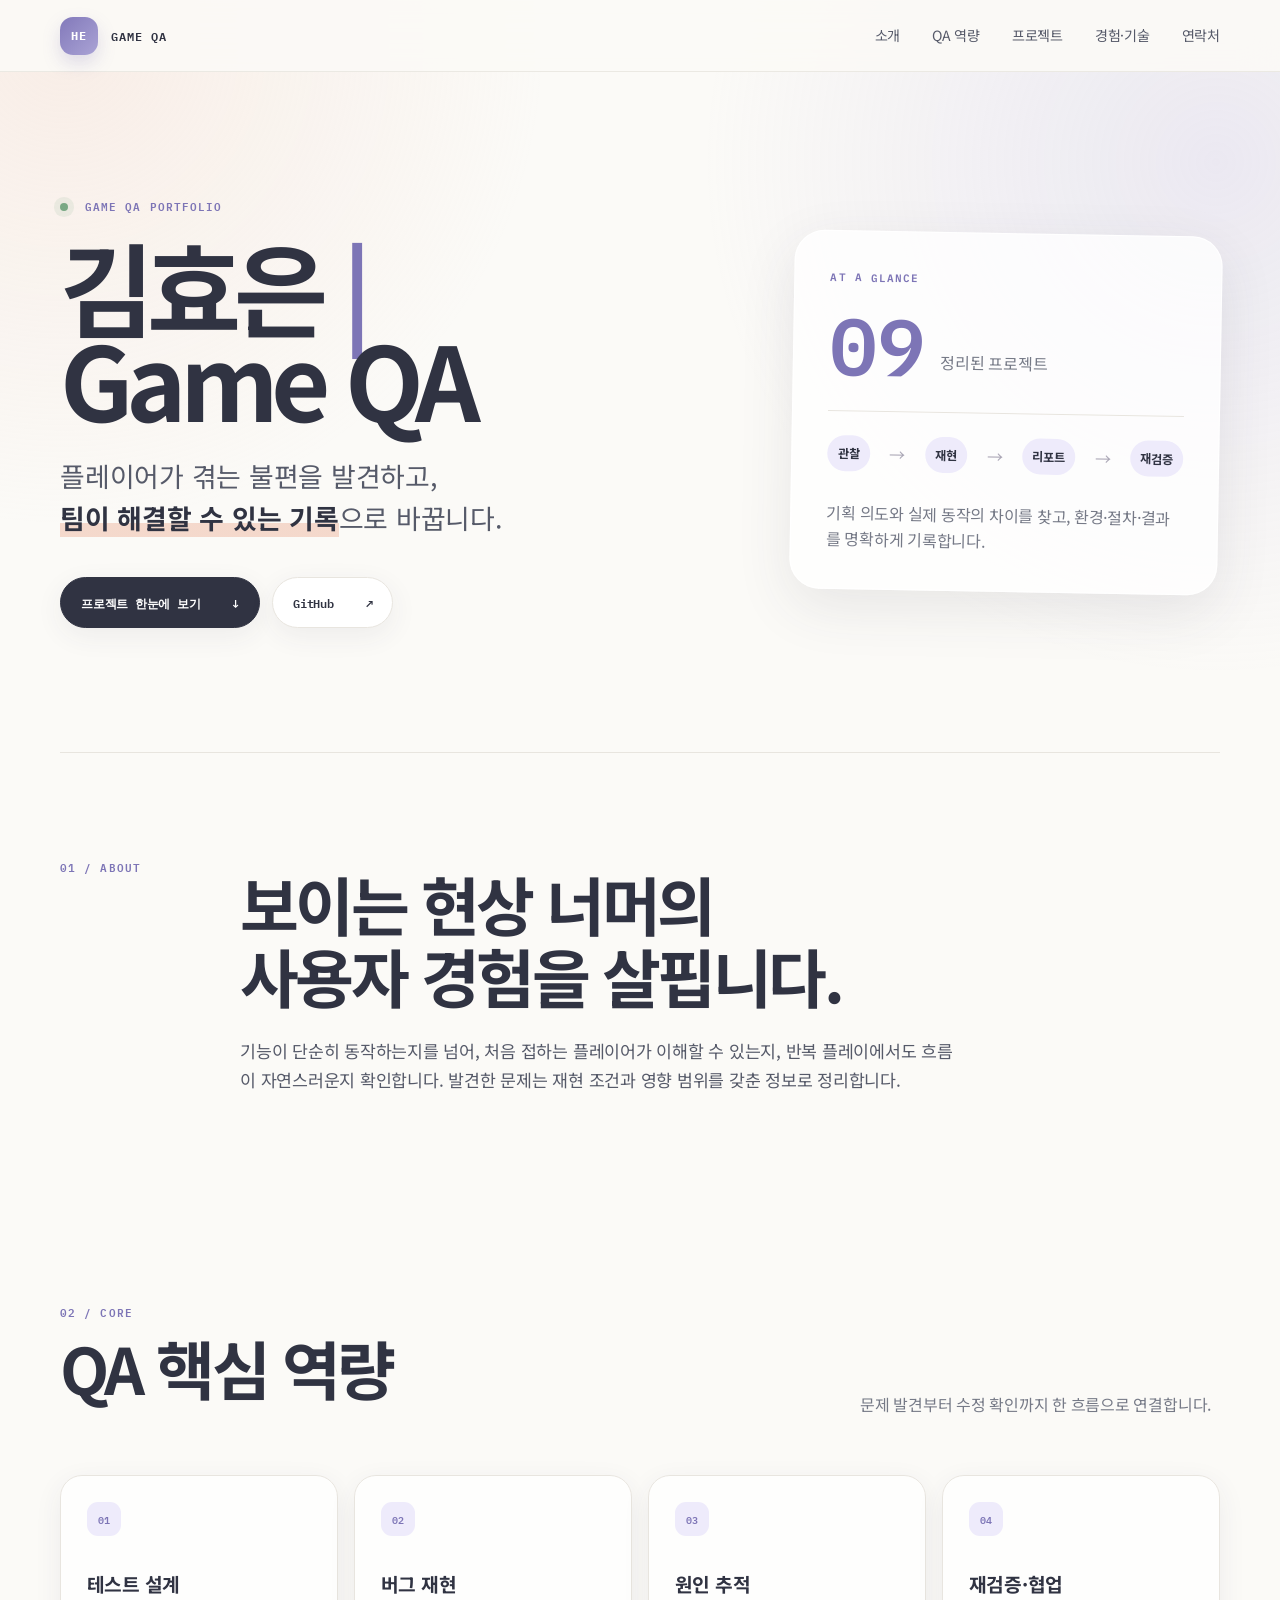
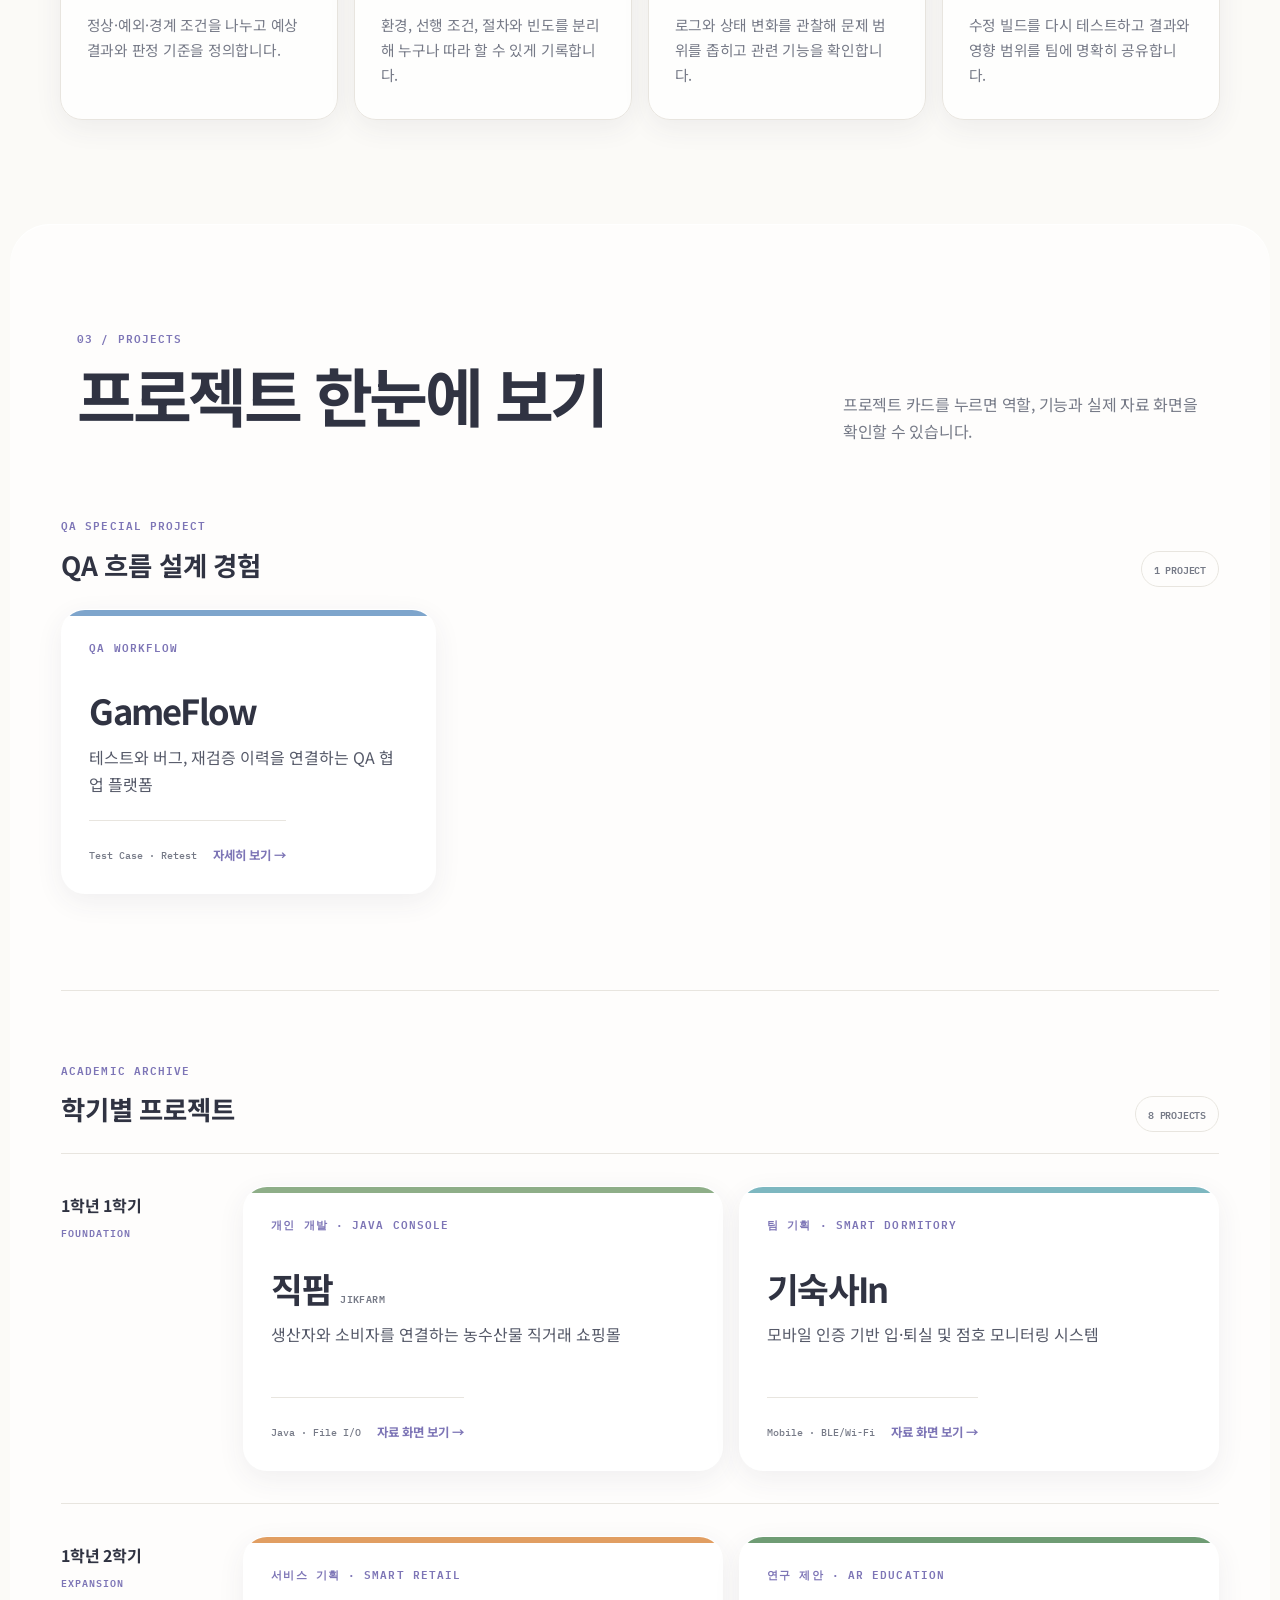
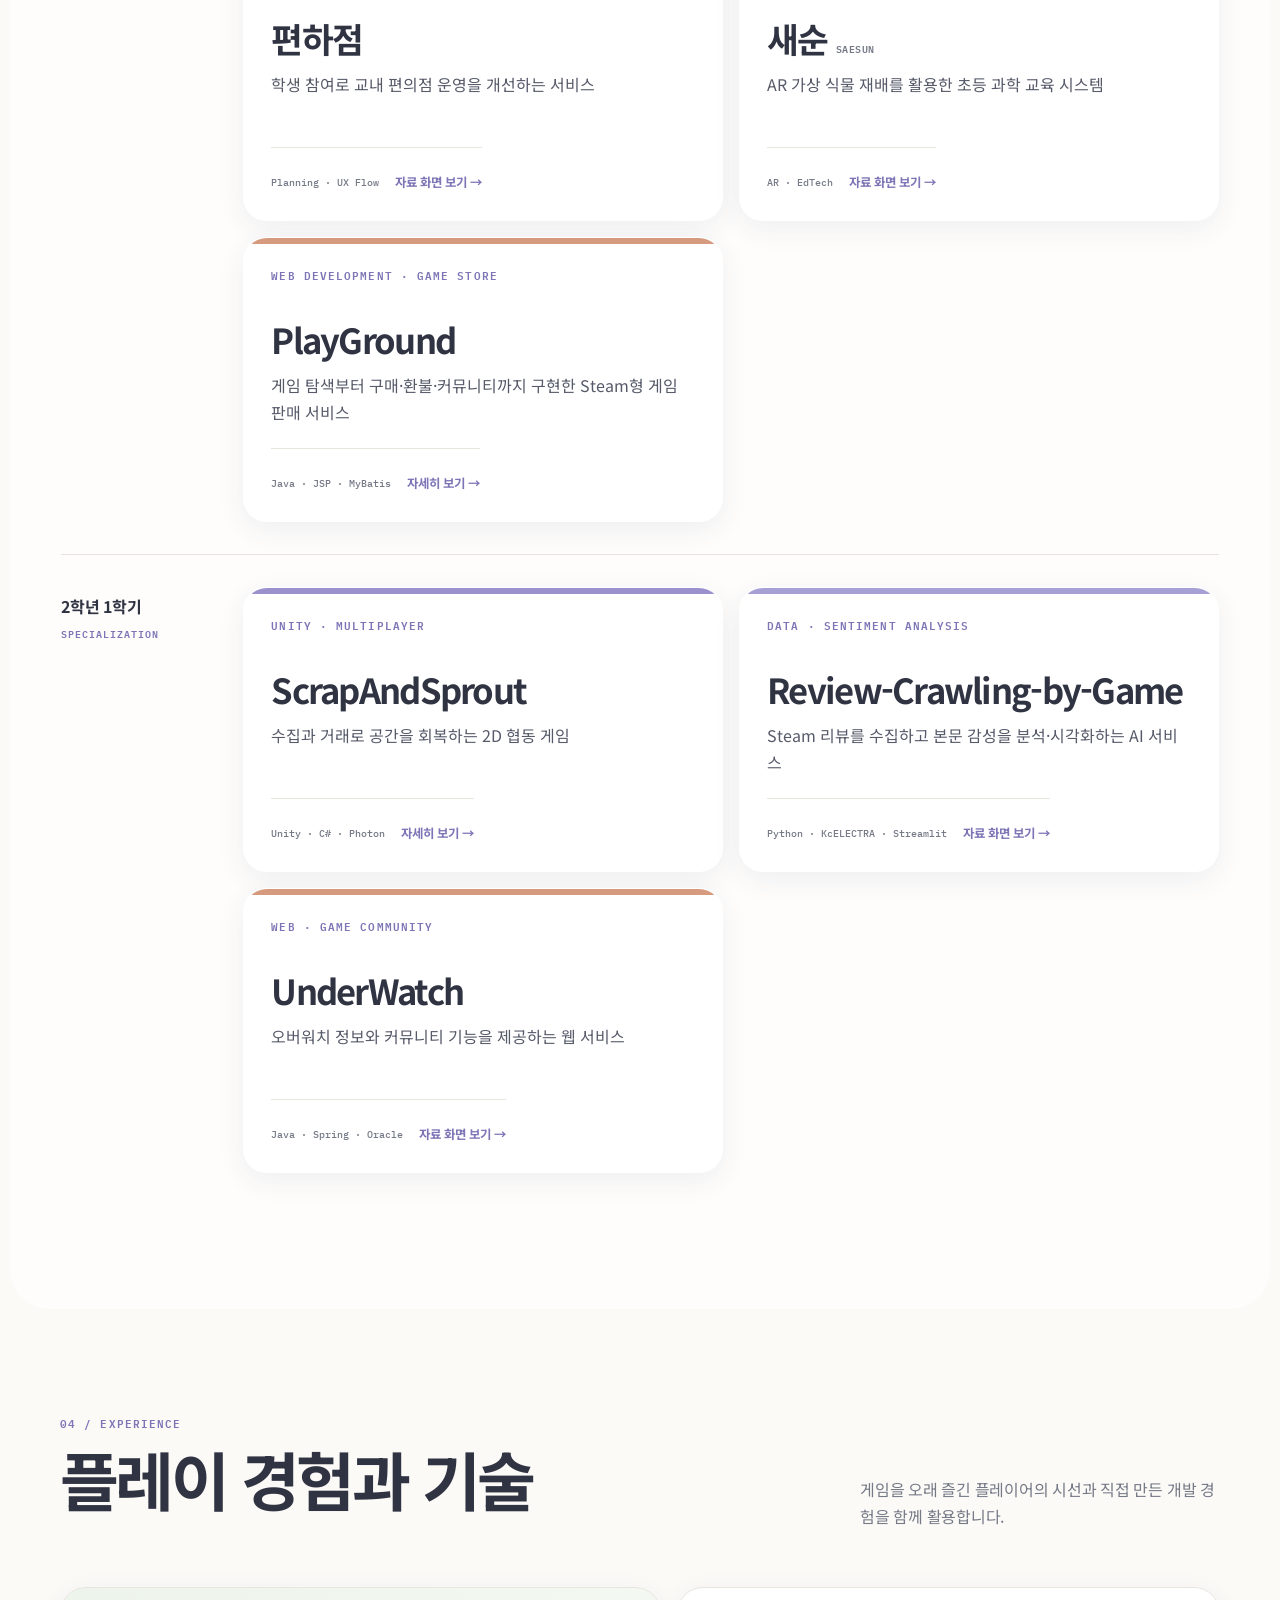
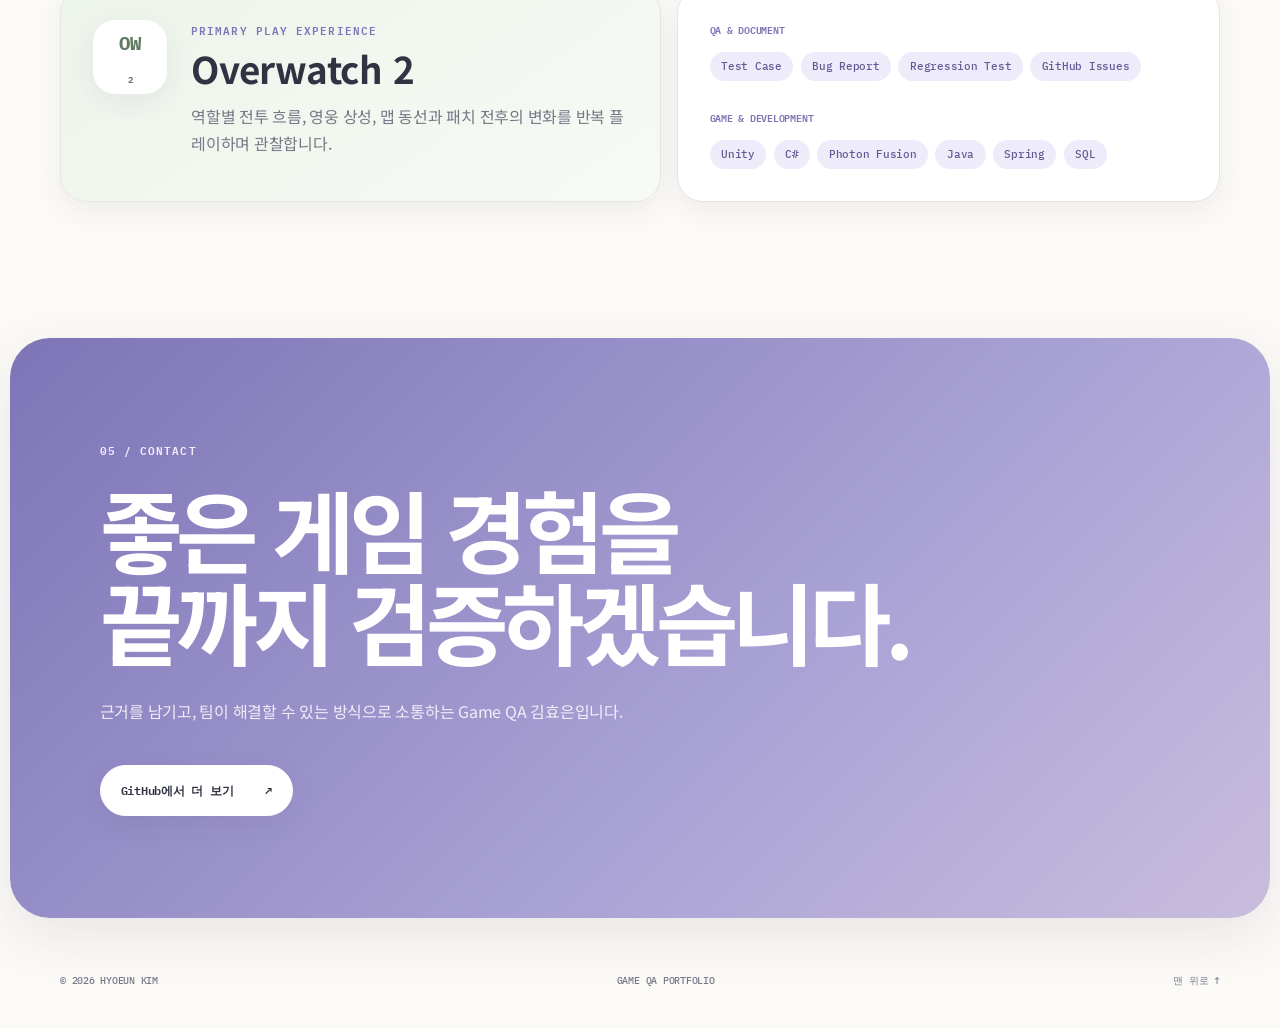
==== commit 9d4bfb87: "Organize portfolio projects by semester" ====
--- a/index.html
+++ b/index.html
@@ -37,7 +37,7 @@
     </div>
     <div class="hero-summary" aria-label="포트폴리오 요약">
       <p class="summary-kicker">AT A GLANCE</p>
-      <div class="summary-number"><strong>07</strong><span>정리된 프로젝트</span></div>
+      <div class="summary-number"><strong>09</strong><span>정리된 프로젝트</span></div>
       <div class="qa-flow"><span>관찰</span><i>→</i><span>재현</span><i>→</i><span>리포트</span><i>→</i><span>재검증</span></div>
       <p>기획 의도와 실제 동작의 차이를 찾고, 환경·절차·결과를 명확하게 기록합니다.</p>
     </div>
@@ -71,28 +71,18 @@
     </div>
 
     <div class="project-group">
-      <div class="group-title"><div><span>CORE PORTFOLIO</span><h3>QA · 개발 핵심 경험</h3></div><b>3 PROJECTS</b></div>
+      <div class="group-title"><div><span>QA SPECIAL PROJECT</span><h3>QA 흐름 설계 경험</h3></div><b>1 PROJECT</b></div>
       <div class="project-grid core-grid">
-        <button class="project-card accent-purple" type="button" data-project="scrap">
-          <span class="project-type">UNITY · MULTIPLAYER</span><strong>ScrapAndSprout</strong>
-          <p>수집과 거래로 공간을 회복하는 2D 협동 게임</p>
-          <span class="card-footer"><i>Unity · C# · Photon</i><b>자세히 보기 →</b></span>
-        </button>
         <button class="project-card accent-blue" type="button" data-project="gameflow">
           <span class="project-type">QA WORKFLOW</span><strong>GameFlow</strong>
           <p>테스트와 버그, 재검증 이력을 연결하는 QA 협업 플랫폼</p>
           <span class="card-footer"><i>Test Case · Retest</i><b>자세히 보기 →</b></span>
         </button>
-        <button class="project-card accent-peach" type="button" data-project="underwatch">
-          <span class="project-type">WEB · GAME COMMUNITY</span><strong>UnderWatch</strong>
-          <p>오버워치 정보와 커뮤니티 기능을 제공하는 웹 서비스</p>
-          <span class="card-footer"><i>Java · Spring · Oracle</i><b>자세히 보기 →</b></span>
-        </button>
       </div>
     </div>
 
     <div class="project-group academic-group">
-      <div class="group-title"><div><span>ACADEMIC ARCHIVE</span><h3>학기별 프로젝트</h3></div><b>4 PROJECTS</b></div>
+      <div class="group-title"><div><span>ACADEMIC ARCHIVE</span><h3>학기별 프로젝트</h3></div><b>8 PROJECTS</b></div>
       <div class="semester-row">
         <div class="semester-title"><strong>1학년 1학기</strong><span>FOUNDATION</span></div>
         <div class="project-grid academic-grid">
@@ -120,6 +110,31 @@
             <span class="project-type">연구 제안 · AR EDUCATION</span><strong>새순 <small>SAESUN</small></strong>
             <p>AR 가상 식물 재배를 활용한 초등 과학 교육 시스템</p>
             <span class="card-footer"><i>AR · EdTech</i><b>자료 화면 보기 →</b></span>
+          </button>
+          <button class="project-card accent-peach" type="button" data-project="playground">
+            <span class="project-type">WEB DEVELOPMENT · GAME STORE</span><strong>PlayGround</strong>
+            <p>게임 탐색부터 구매·환불·커뮤니티까지 구현한 Steam형 게임 판매 서비스</p>
+            <span class="card-footer"><i>Java · JSP · MyBatis</i><b>자세히 보기 →</b></span>
+          </button>
+        </div>
+      </div>
+      <div class="semester-row">
+        <div class="semester-title"><strong>2학년 1학기</strong><span>SPECIALIZATION</span></div>
+        <div class="project-grid academic-grid">
+          <button class="project-card accent-purple" type="button" data-project="scrap">
+            <span class="project-type">UNITY · MULTIPLAYER</span><strong>ScrapAndSprout</strong>
+            <p>수집과 거래로 공간을 회복하는 2D 협동 게임</p>
+            <span class="card-footer"><i>Unity · C# · Photon</i><b>자세히 보기 →</b></span>
+          </button>
+          <button class="project-card accent-navy" type="button" data-project="review">
+            <span class="project-type">DATA · SENTIMENT ANALYSIS</span><strong>Review-Crawling-by-Game</strong>
+            <p>Steam 리뷰를 수집하고 본문 감성을 분석·시각화하는 AI 서비스</p>
+            <span class="card-footer"><i>Python · KcELECTRA · Streamlit</i><b>자료 화면 보기 →</b></span>
+          </button>
+          <button class="project-card accent-peach" type="button" data-project="underwatch">
+            <span class="project-type">WEB · GAME COMMUNITY</span><strong>UnderWatch</strong>
+            <p>오버워치 정보와 커뮤니티 기능을 제공하는 웹 서비스</p>
+            <span class="card-footer"><i>Java · Spring · Oracle</i><b>자료 화면 보기 →</b></span>
           </button>
         </div>
       </div>
@@ -178,4 +193,3 @@
 <script src="js/scripts.js"></script>
 </body>
 </html>
-
--- a/css/styles.css
+++ b/css/styles.css
@@ -1,43 +1,48 @@
-Warning: truncated output (original token count: 3005)
-Total output lines: 16
+:root{
+  --ink:#303342;--ink-soft:#565a69;--muted:#767a87;--paper:#fbfaf7;--white:#fff;
+  --line:#e8e5df;--lavender:#7d75b6;--lavender-soft:#eeebfb;--green:#7e9c7a;
+  --sage-soft:#edf4eb;--peach-soft:#fff0e8;--blue-soft:#eaf2fb;--sky-soft:#ebf6f8;
+  --shadow:0 18px 55px rgba(61,56,79,.10);--shadow-soft:0 8px 28px rgba(61,56,79,.07);
+  --sans:"Noto Sans KR","Apple SD Gothic Neo",sans-serif;--mono:"IBM Plex Mono",monospace;
+}
+*{box-sizing:border-box}
+html{scroll-behavior:smooth}
+body{margin:0;background:var(--paper);color:var(--ink);font-family:var(--sans);line-height:1.68;letter-spacing:-.015em}
+body:before{content:"";position:fixed;inset:0;z-index:-2;pointer-events:none;background:radial-gradient(circle at 5% 5%,rgba(244,215,201,.35),transparent 30rem),radial-gradient(circle at 95% 18%,rgba(188,181,225,.25),transparent 32rem)}
+a{color:inherit;text-decoration:none}
+button{font:inherit}
+.skip{position:fixed;top:-100px;left:1rem;z-index:200;background:var(--ink);color:#fff;padding:.8rem 1rem;border-radius:999px}.skip:focus{top:1rem}
+.site-header{height:72px;padding:0 max(1.25rem,calc((100vw - 1160px)/2));display:flex;align-items:center;justify-content:space-between;position:sticky;top:0;z-index:50;border-bottom:1px solid rgba(232,229,223,.8);background:rgba(251,250,247,.9);backdrop-filter:blur(18px)}
+.brand{display:flex;align-items:center;gap:.8rem;font:600 .74rem var(--mono);letter-spacing:.09em}.brand b{width:38px;height:38px;display:grid;place-items:center;border-radius:13px;background:linear-gradient(135deg,#8279ba,#aaa3d5);color:#fff;box-shadow:0 8px 18px rgba(125,117,182,.23)}
+.site-header nav{display:flex;gap:2rem;font-size:.88rem;color:var(--ink-soft)}.site-header nav a{padding:.5rem 0}.site-header nav a:hover,.site-header nav a:focus-visible{color:var(--lavender)}
+.menu-button{display:none;border:1px solid var(--line);border-radius:999px;padding:.55rem .9rem;background:#fff;color:var(--ink)}
+.hero,.section{width:min(1160px,calc(100% - 2.5rem));margin-inline:auto}
+.hero{min-height:680px;display:grid;grid-template-columns:1.2fr .8fr;gap:clamp(3rem,7vw,7rem);align-items:center;padding:6rem 0}
+.eyebrow,.section-index,.project-type,.summary-kicker{margin:0;font:600 .68rem var(--mono);letter-spacing:.1em;color:var(--lavender)}.eyebrow span{display:inline-block;width:8px;height:8px;border-radius:50%;margin-right:.55rem;background:#79a884;box-shadow:0 0 0 6px rgba(121,168,132,.12)}
+.hero h1{font-size:clamp(4rem,8vw,7.2rem);line-height:.9;letter-spacing:-.07em;margin:1.5rem 0 2rem}.hero h1 em{font-style:normal;color:var(--lavender)}
+.hero-lead{font-size:clamp(1.25rem,2.1vw,1.7rem);line-height:1.55;color:var(--ink-soft)}.hero-lead strong{color:var(--ink);background:linear-gradient(transparent 64%,rgba(240,199,181,.65) 0)}
+.actions{display:flex;gap:.75rem;margin-top:2.4rem}.button{display:inline-flex;align-items:center;justify-content:space-between;gap:2rem;padding:.9rem 1.25rem;border:1px solid var(--line);border-radius:999px;background:#fff;font:600 .76rem var(--mono);box-shadow:var(--shadow-soft);transition:.2s}.button:hover{transform:translateY(-2px);box-shadow:var(--shadow)}.button.primary{background:var(--ink);border-color:var(--ink);color:#fff}
+.hero-summary{padding:2.2rem;border-radius:30px;background:rgba(255,255,255,.78);border:1px solid rgba(255,255,255,.95);box-shadow:var(--shadow);transform:rotate(1deg)}.summary-number{display:flex;align-items:end;gap:1rem;padding:1.2rem 0 1.6rem;border-bottom:1px solid var(--line)}.summary-number strong{font:600 5rem/1 var(--mono);color:var(--lavender)}.summary-number span{padding-bottom:.65rem;color:var(--muted)}
+.qa-flow{display:flex;align-items:center;justify-content:space-between;gap:.35rem;padding:1.5rem 0}.qa-flow span{padding:.5rem .65rem;border-radius:999px;background:var(--lavender-soft);font-size:.76rem;font-weight:700}.qa-flow i{font-style:normal;color:#aaa6b5}.hero-summary>p:last-child{margin:.2rem 0 0;color:var(--muted)}
+.section{padding:6.5rem 0;scroll-margin-top:72px}.intro{display:grid;grid-template-columns:180px 1fr;border-top:1px solid var(--line)}.intro h2,.section-heading h2{font-size:clamp(2.35rem,5vw,4.7rem);line-height:1.12;letter-spacing:-.055em;margin:.7rem 0 1.5rem}.intro>div>p{max-width:720px;margin:0;color:var(--ink-soft);font-size:1.08rem}
+.section-heading{display:grid;grid-template-columns:1fr 360px;align-items:end;gap:2rem;margin-bottom:3rem}.section-heading>p{margin:0 0 .6rem;color:var(--muted)}
+.strength-grid{display:grid;grid-template-columns:repeat(4,1fr);gap:1rem}.strength-grid article{min-height:245px;padding:1.6rem;border:1px solid var(--line);border-radius:22px;background:rgba(255,255,255,.7);box-shadow:var(--shadow-soft)}.strength-grid article>span{display:grid;place-items:center;width:34px;height:34px;border-radius:11px;background:var(--lavender-soft);font:600 .65rem var(--mono);color:var(--lavender)}.strength-grid h3{margin:2rem 0 .8rem;font-size:1.2rem}.strength-grid p{margin:0;color:var(--muted);font-size:.92rem}
+.project-section{width:min(1280px,calc(100% - 1.25rem));padding:6.5rem clamp(1.25rem,4vw,4rem);border-radius:40px;background:rgba(255,255,255,.64);box-shadow:0 1px 0 rgba(255,255,255,.9) inset}
+.project-heading{padding:0 clamp(0rem,2vw,1rem)}.project-heading h2{font-size:clamp(2.4rem,5vw,4.5rem)}
+.project-group{margin-top:3.5rem}.group-title{display:flex;align-items:end;justify-content:space-between;gap:2rem;margin-bottom:1.35rem}.group-title span{font:600 .66rem var(--mono);letter-spacing:.1em;color:var(--lavender)}.group-title h3{margin:.35rem 0 0;font-size:1.65rem}.group-title>b{font:600 .62rem var(--mono);color:var(--muted);border:1px solid var(--line);border-radius:999px;padding:.5rem .75rem}
+.project-grid{display:grid;gap:1rem}.core-grid{grid-template-columns:repeat(3,1fr)}.academic-grid{grid-template-columns:repeat(2,1fr)}
+.project-card{position:relative;min-width:0;min-height:285px;padding:1.7rem;text-align:left;color:var(--ink);border:1px solid rgba(255,255,255,.95);border-radius:24px;background:#fff;box-shadow:var(--shadow-soft);cursor:pointer;display:flex;flex-direction:column;transition:transform .2s,box-shadow .2s,border-color .2s;overflow:hidden}
+.project-card:before{content:"";position:absolute;left:0;right:0;top:0;height:6px;background:var(--accent,#a7a0d4)}.project-card:hover,.project-card:focus-visible{transform:translateY(-5px);box-shadow:var(--shadow);border-color:var(--accent,#a7a0d4);outline:none}.project-card:focus-visible{box-shadow:0 0 0 4px rgba(125,117,182,.16),var(--shadow)}
+.project-card>strong{display:block;margin:2.2rem 0 .8rem;font-size:clamp(1.65rem,2.7vw,2.35rem);letter-spacing:-.05em;line-height:1.15}.project-card strong small{font:600 .62rem var(--mono);color:var(--muted);letter-spacing:.04em}.project-card>p{margin:0;color:var(--ink-soft)}.card-footer{margin-top:auto;padding-top:1.5rem;display:flex;align-items:center;justify-content:space-between;gap:1rem;border-top:1px solid var(--line)}.card-footer i{font:500 .64rem var(--mono);font-style:normal;color:var(--muted)}.card-footer b{font-size:.78rem;color:var(--lavender)}
+.accent-purple{--accent:#9b91cd}.accent-blue{--accent:#7ea5cc}.accent-peach{--accent:#d69b7f}.accent-green{--accent:#8eae88}.accent-sky{--accent:#7db7c0}.accent-orange{--accent:#e19e62}.accent-leaf{--accent:#6f9c74}
+.academic-group{margin-top:6rem;padding-top:4rem;border-top:1px solid var(--line)}.semester-row{display:grid;grid-template-columns:150px 1fr;gap:2rem;padding:2rem 0;border-top:1px solid var(--line)}.semester-title{display:flex;flex-direction:column;gap:.3rem;padding-top:.35rem}.semester-title strong{font-size:1rem}.semester-title span{font:600 .62rem var(--mono);letter-spacing:.1em;color:var(--lavender)}
+.experience-grid{display:grid;grid-template-columns:1.05fr .95fr;gap:1rem}.play-card,.tool-card{padding:2rem;border-radius:26px;background:#fff;border:1px solid var(--line);box-shadow:var(--shadow-soft)}.play-card{display:grid;grid-template-columns:auto 1fr;gap:1.5rem;background:linear-gradient(145deg,var(--sage-soft),#f7faf5)}.overwatch-mark{display:grid;place-items:center;width:74px;height:74px;border-radius:22px;background:#fff;font:800 1.2rem var(--mono);color:#617962;box-shadow:var(--shadow-soft)}.overwatch-mark sup{font-size:.55rem}.play-card h3{font-size:2.3rem;line-height:1;margin:.7rem 0 1rem}.play-card p:last-child{margin:0;color:var(--muted)}.tool-card h3{font:600 .64rem var(--mono);color:var(--lavender);margin:0 0 .85rem}.tool-card h3:not(:first-child){margin-top:1.7rem}.tool-card p{display:flex;flex-wrap:wrap;gap:.45rem;margin:0}.tool-card span,.dialog-tags span{padding:.48rem .72rem;border-radius:999px;background:var(--lavender-soft);font:500 .67rem var(--mono);color:#625a94}
+.contact{margin:2rem auto;width:min(1280px,calc(100% - 1.25rem));padding:clamp(4rem,8vw,7.5rem) clamp(1.5rem,7vw,7rem);border-radius:40px;background:linear-gradient(135deg,#7d75b6,#a9a2d5 60%,#c9bddd);color:#fff;box-shadow:var(--shadow);scroll-margin-top:72px}.contact .section-index{color:#f2efff}.contact h2{max-width:900px;font-size:clamp(3rem,7vw,7rem);line-height:1.02;letter-spacing:-.06em;margin:1.5rem 0 2rem}.contact>p:not(.section-index){max-width:620px;color:rgba(255,255,255,.84)}.button.light{margin-top:1.5rem;color:var(--ink);background:#fff;border-color:#fff}
+footer{width:min(1160px,calc(100% - 2.5rem));margin:auto;padding:1.5rem 0 2.5rem;display:flex;justify-content:space-between;color:var(--muted);font:500 .62rem var(--mono)}
+.project-dialog{width:min(1120px,calc(100% - 1.5rem));max-height:calc(100vh - 1.5rem);padding:0;border:0;border-radius:30px;background:#fff;color:var(--ink);box-shadow:0 35px 120px rgba(35,32,48,.3)}.project-dialog::backdrop{background:rgba(37,35,45,.58);backdrop-filter:blur(5px)}.dialog-shell{position:relative}.dialog-close{position:sticky;float:right;top:1rem;margin:1rem 1rem 0 0;z-index:5;width:44px;height:44px;border:1px solid var(--line);border-radius:50%;background:rgba(255,255,255,.92);font-size:1.7rem;line-height:1;color:var(--ink);cursor:pointer;box-shadow:var(--shadow-soft)}.dialog-content{padding:clamp(2rem,5vw,5rem)}.dialog-header{max-width:820px}.dialog-header h2{font-size:clamp(2.8rem,7vw,6.4rem);line-height:.95;letter-spacing:-.065em;margin:1rem 0 1.4rem}.dialog-summary{font-size:clamp(1.1rem,2vw,1.4rem);color:var(--ink-soft);max-width:760px}.dialog-tags{display:flex;flex-wrap:wrap;gap:.45rem;margin-top:1.5rem}.dialog-facts{display:grid;grid-template-columns:1.05fr 1fr 1.05fr;gap:1rem;margin:3rem 0}.dialog-facts section{padding:1.5rem;border-radius:20px;background:#f8f7f4;border:1px solid var(--line)}.dialog-facts h3{margin:0 0 .8rem;font-size:.9rem}.dialog-facts p,.dialog-facts ul{margin:0;color:var(--muted);font-size:.92rem}.dialog-facts ul{padding-left:1.2rem}.dialog-facts li+li{margin-top:.35rem}
+.project-gallery{margin-top:4rem;padding-top:3rem;border-top:1px solid var(--line)}.gallery-heading{display:flex;align-items:end;justify-content:space-between;gap:2rem;margin-bottom:1.3rem}.gallery-heading h3{font-size:1.7rem;margin:.35rem 0 0}.gallery-heading>span{font-size:.78rem;color:var(--muted)}.gallery-grid{display:grid;grid-template-columns:repeat(2,1fr);gap:1rem}.gallery-grid figure{margin:0;min-width:0}.gallery-grid a{display:block;overflow:hidden;border-radius:18px;background:#f3f1ed;border:1px solid var(--line)}.gallery-grid img{display:block;width:100%;aspect-ratio:16/9;object-fit:cover;transition:transform .25s}.gallery-grid a:hover img{transform:scale(1.025)}.gallery-grid figcaption{padding:.7rem .2rem 0;color:var(--muted);font-size:.8rem}.gallery-grid .portrait img{aspect-ratio:4/5;object-fit:contain}.dialog-link{margin-top:3rem}.dialog-link[hidden]{display:none}
+body.dialog-open{overflow:hidden}
+@media(max-width:980px){.hero{grid-template-columns:1fr;min-height:auto}.hero-summary{max-width:650px;transform:none}.strength-grid{grid-template-columns:repeat(2,1fr)}.core-grid{grid-template-columns:1fr}.project-card{min-height:235px}.section-heading{grid-template-columns:1fr}.section-heading>p{max-width:600px}.experience-grid{grid-template-columns:1fr}.dialog-facts{grid-template-columns:1fr}.dialog-facts section{padding:1.25rem}}
+@media(max-width:760px){.site-header{height:64px}.menu-button{display:block}.site-header nav{display:none;position:absolute;top:64px;left:.75rem;right:.75rem;flex-direction:column;gap:0;padding:.6rem 1.1rem;border:1px solid var(--line);border-radius:18px;background:rgba(255,255,255,.98);box-shadow:var(--shadow)}.site-header nav.open{display:flex}.site-header nav a{padding:.8rem 0;border-bottom:1px solid var(--line)}.hero,.section{width:min(100% - 1.5rem,1160px)}.hero{padding:4rem 0}.hero h1{font-size:clamp(3.5rem,18vw,5.5rem)}.actions{flex-direction:column}.button{width:100%}.hero-summary{padding:1.5rem;border-radius:24px}.summary-number strong{font-size:4rem}.qa-flow{display:grid;grid-template-columns:1fr auto 1fr auto 1fr auto 1fr}.qa-flow span{text-align:center;padding:.45rem .3rem}.section{padding:4.5rem 0}.intro{grid-template-columns:1fr;gap:1.5rem}.strength-grid{grid-template-columns:1fr}.strength-grid article{min-height:190px}.project-section{width:calc(100% - .75rem);padding:4.5rem .75rem;border-radius:28px}.project-heading,.project-group{padding-inline:.25rem}.group-title{align-items:flex-start}.group-title>b{display:none}.academic-group{margin-top:4rem;padding-top:3rem}.semester-row{grid-template-columns:1fr;gap:1rem}.semester-title{flex-direction:row;align-items:center;justify-content:space-between}.academic-grid{grid-template-columns:1fr}.project-card{min-height:230px;padding:1.4rem}.project-card>strong{margin-top:1.7rem}.card-footer{align-items:flex-end}.card-footer i{max-width:50%}.play-card{grid-template-columns:1fr}.gallery-grid{grid-template-columns:1fr}.gallery-heading{align-items:flex-start;flex-direction:column;gap:.4rem}.project-dialog{width:calc(100% - .5rem);max-height:calc(100vh - .5rem);border-radius:22px}.dialog-content{padding:4.2rem 1.2rem 2rem}.dialog-header h2{font-size:clamp(2.6rem,14vw,4.5rem)}.dialog-facts{margin:2rem 0}.project-gallery{margin-top:3rem;padding-top:2rem}.contact{width:calc(100% - .75rem);border-radius:28px}.contact h2{font-size:clamp(2.8rem,13vw,5rem)}footer{flex-direction:column;gap:.5rem}}
+@media(prefers-reduced-motion:reduce){html{scroll-behavior:auto}*,*:before,*:after{transition:none!important}}
 
-:root{--ink:#2f3142;--ink-soft:#4f5267;--paper:#fbf9f6;--surface:rgba(255,255,255,.82);--muted:#797b8c;--line:#e7e1dc;--lavender:#8b82c7;--lavender-soft:#eeeafd;--sage:#a7bca3;--sage-soft:#edf4eb;--peach:#f0c7b5;--peach-soft:#fff0e8;--white:#fff;--shadow:0 18px 50px rgba(78,70,102,.1);--shadow-soft:0 8px 24px rgba(78,70,102,.08);--mono:"IBM Plex Mono",monospace;--sans:"Noto Sans KR","Apple SD Gothic Neo",sans-serif}
-*{box-sizing:border-box}html{scroll-behavior:smooth}body{margin:0;background:var(--paper);color:var(--ink);font-family:var(--sans);line-height:1.72;letter-spacing:-.012em;overflow-x:hidden}body:before{content:"";position:fixed;inset:0;pointer-events:none;z-index:-2;background:radial-gradient(circle at 8% 8%,rgba(240,199,181,.32),transparent 28rem),radial-gradient(circle at 92% 20%,rgba(139,130,199,.18),transparent 30rem),radial-gradient(circle at 45% 90%,rgba(167,188,163,.22),transparent 34rem)}a{color:inherit;text-decoration:none}.skip{position:fixed;top:-100px;left:1rem;background:var(--ink);color:white;padding:.8rem 1rem;border-radius:999px;z-index:100}.skip:focus{top:1rem}
-.site-header{height:76px;display:flex;align-items:center;justify-content:space-between;padding:0 clamp(1.25rem,5vw,5rem);border-bottom:1px solid rgba(231,225,220,.75);background:rgba(251,249,246,.78);backdrop-filter:blur(20px);position:sticky;top:0;z-index:50}.brand{display:flex;align-items:center;gap:.8rem;font:600 .76rem var(--mono);letter-spacing:.08em}.brand b{display:grid;place-items:center;width:38px;height:38px;border-radius:13px;background:linear-gradient(135deg,var(--lavender),#aca5dc);color:white;box-shadow:0 8px 18px rgba(139,130,199,.24)}.site-header nav{display:flex;gap:2rem;font:500 .74rem var(--mono);color:var(--ink-soft)}.site-header nav a{position:relative;padding:.5rem 0}.site-header nav a:after{content:"";position:absolute;left:0;right:100%;bottom:.2rem;height:2px;border-radius:2px;background:var(--lavender);transition:.25s}.site-header nav a:hover:after,.site-header nav a:focus:after{right:0}.menu-button{display:none;border:1px solid var(--line);border-radius:999px;background:var(--surface);padding:.6rem .9rem;font:600 .7rem var(--mono);color:var(--ink)}
-.hero{min-height:calc(100vh - 76px);display:grid;grid-template-columns:1.15fr .85fr;gap:clamp(3rem,7vw,8rem);align-items:center;padding:clamp(4.5rem,9vw,8rem) clamp(1.25rem,7vw,8rem);position:relative}.hero:after{content:"";position:absolute;width:18rem;height:18rem;border-radius:50%;right:5%;top:8%;background:linear-gradient(135deg,rgba(238,234,253,.8),rgba(255,240,232,.55));filter:blur(4px);z-index:-1}.label{font:600 .7rem var(--mono);letter-spacing:.12em;color:var(--lavender)}.label i{display:inline-block;width:8px;height:8px;border-radius:50%;background:#80b190;box-shadow:0 0 0 6px rgba(128,177,144,.13);margin-right:.65rem}.hero h1{font-size:clamp(4rem,9vw,8.5rem);line-height:.88;letter-spacing:-.072em;margin:1.8rem 0 2.2rem;font-weight:800}.hero h1 em{color:var(--lavender);font-style:normal}.hero-lead{font-size:clamp(1.2rem,2vw,1.65rem);max-width:700px;line-height:1.55;color:var(--ink-soft)}.hero-lead strong{font-weight:700;background:linear-gradient(transparent 60%,rgba(240,199,181,.6) 0)}.subcopy{max-width:600px;color:var(--muted)}.actions{display:flex;gap:.8rem;margin-top:2.6rem}.button{display:inline-flex;align-items:center;justify-content:space-between;gap:2.5rem;padding:1rem 1.35rem;border:1px solid var(--line);border-radius:999px;background:rgba(255,255,255,.7);font:600 .75rem var(--mono);box-shadow:var(--shadow-soft);transition:.25s}.button:hover{transform:translateY(-3px);border-color:#d3cae8;box-shadow:0 14px 32px rgba(78,70,102,.13)}.button.dark{background:linear-gradient(135deg,var(--lavender),#7770b2);color:white;border:0}.button.dark:hover{background:linear-gradient(135deg,#7770b2,var(--lavender))}
-.console{background:rgba(255,255,255,.82);color:var(--ink);border:1px solid rgba(255,255,255,.9);border-radius:28px;box-shadow:var(--shadow);overflow:hidden;b…1005 tokens truncated…id-template-columns:1.08fr .92fr;gap:1rem}.game-card{padding:clamp(2rem,5vw,4rem);display:grid;grid-template-columns:auto 1fr;gap:2rem;align-items:start;border-radius:28px;background:linear-gradient(145deg,var(--sage-soft),#f4f7f0);box-shadow:var(--shadow-soft)}.game-mark{width:90px;height:90px;display:grid;place-items:center;border-radius:26px;background:white;color:#687b68;font:800 1.5rem var(--mono);box-shadow:var(--shadow-soft);transform:rotate(-3deg)}.game-mark sup{font-size:.7rem}.game-card h3{font-size:clamp(2.4rem,5vw,4.4rem);line-height:1;margin:1rem 0}.observations{display:grid;gap:.75rem}.observations p{display:grid;grid-template-columns:35px 115px 1fr;gap:1rem;align-items:start;padding:1.2rem 1.35rem;margin:0;border:1px solid var(--line);border-radius:18px;background:rgba(255,255,255,.7);color:var(--muted)}.observations span{font:.68rem var(--mono);color:var(--lavender)}.observations b{display:block;color:var(--ink)}
-.stack-grid{display:grid;grid-template-columns:repeat(2,1fr);gap:1rem}.stack-grid article{padding:2.2rem;border:1px solid var(--line);border-radius:24px;background:var(--surface);box-shadow:var(--shadow-soft)}.stack-grid h3{font:600 .68rem var(--mono);color:var(--lavender);margin:0 0 1.6rem}.stack-grid p{display:flex;flex-wrap:wrap;gap:.5rem;margin:0}.stack-grid span{background:var(--sage-soft);border:1px solid #dfe9dc;border-radius:999px;padding:.55rem .85rem;font:500 .72rem var(--mono);color:#5d6e5f}
-.contact{margin:0 clamp(.8rem,2vw,2rem) 2rem;padding:clamp(5rem,9vw,9rem) clamp(1.25rem,7vw,8rem);border-radius:40px;background:linear-gradient(135deg,#8b82c7,#afa8dc 58%,#d3c7e6);color:white;box-shadow:var(--shadow);scroll-margin-top:75px}.contact .label{color:#f4f1ff}.contact h2{font-size:clamp(3rem,7.5vw,7.5rem);line-height:.97;letter-spacing:-.06em;margin:2rem 0}.contact h2 em{color:#fff6e9;font-style:normal}.contact>p:not(.label){max-width:630px;font-size:1.1rem;color:rgba(255,255,255,.85)}.button.light{margin-top:2rem;background:rgba(255,255,255,.92);color:var(--ink);border-color:rgba(255,255,255,.92)}.button.light:hover{background:white}
-footer{display:flex;justify-content:space-between;padding:1.5rem clamp(1.25rem,5vw,5rem);color:var(--muted);font:.64rem var(--mono)}
-@media(max-width:1000px){.hero{grid-template-columns:1fr}.console{max-width:650px}.strength-grid{grid-template-columns:repeat(2,1fr)}.section-title{grid-template-columns:110px 1fr}.section-title>span{grid-column:2}.play-grid{grid-template-columns:1fr}.detail{grid-template-columns:1fr}.game-card{grid-template-columns:1fr}.game-mark{width:72px;height:72px}.observations p{grid-template-columns:35px 110px 1fr}}
-@media(max-width:720px){.site-header{height:64px}.menu-button{display:block}.site-header nav{position:absolute;top:64px;left:.75rem;right:.75rem;background:rgba(251,249,246,.97);border:1px solid var(--line);border-radius:20px;box-shadow:var(--shadow);padding:.8rem 1.15rem;display:none;flex-direction:column;gap:0}.site-header nav.open{display:flex}.site-header nav a{padding:.8rem 0;border-bottom:1px solid var(--line)}.hero{min-height:auto;padding-top:4rem}.hero h1{font-size:clamp(3.5rem,19vw,6rem)}.actions{flex-direction:column}.button{width:100%}.console{transform:none}.section-title{display:block}.section-title h2{margin:1rem 0}.strength-grid,.stack-grid{grid-template-columns:1fr}.strength-grid article,.strength-grid article:nth-child(2n){min-height:290px;transform:none}.project-section,.contact{margin-left:.5rem;margin-right:.5rem;border-radius:28px}.project{grid-template-columns:40px 1fr;padding:1.5rem;gap:1rem}.arrow{position:absolute;right:1.5rem;top:1.5rem}.project h3{font-size:2.3rem;padding-right:3.5rem}.meta{padding-right:3.5rem}.game-card{padding:2rem}.observations p{grid-template-columns:30px 1fr}.observations p b{grid-column:2}.section,.contact{scroll-margin-top:63px}footer{flex-direction:column;gap:.6rem}}
-@media(prefers-reduced-motion:reduce){html{scroll-behavior:auto}*,*:before,*:after{transition:none!important}}
-/* Structured project archive */
-.project-category{display:grid;gap:1.2rem}
-.category-heading{display:flex;align-items:end;justify-content:space-between;gap:2rem;margin:0 0 1.4rem;padding:0 .4rem}
-.category-heading h3{margin:.35rem 0 0;font-size:clamp(1.65rem,3vw,2.6rem);letter-spacing:-.04em}
-.category-heading>span{font:600 .66rem var(--mono);color:var(--muted);padding:.55rem .8rem;border:1px solid var(--line);border-radius:999px;background:rgba(255,255,255,.56)}
-.project-category .project-list{display:grid;gap:1.2rem}
-.academic-projects{margin-top:5.5rem;padding-top:4.5rem;border-top:1px solid rgba(139,130,199,.18)}
-.academic-heading{margin-bottom:2.2rem}
-.semester{display:grid;grid-template-columns:150px 1fr;gap:2rem;padding:2.2rem 0;border-top:1px solid rgba(139,130,199,.16)}
-.semester-label{position:sticky;top:100px;align-self:start;display:flex;flex-direction:column;gap:.35rem}
-.semester-label b{font-size:1rem}
-.semester-label span{font:600 .64rem var(--mono);letter-spacing:.08em;color:var(--lavender)}
-.archive-grid{display:grid;grid-template-columns:repeat(2,minmax(0,1fr));gap:1.1rem}
-.archive-card{min-height:430px;padding:2rem;border:1px solid rgba(255,255,255,.95);border-radius:26px;background:rgba(255,255,255,.76);box-shadow:var(--shadow-soft);display:flex;flex-direction:column;transition:transform .25s,box-shadow .25s}
-.archive-card:hover{transform:translateY(-5px);box-shadow:var(--shadow)}
-.archive-top{display:flex;align-items:center;justify-content:space-between;margin-bottom:2rem}
-.archive-top>span{display:grid;place-items:center;width:36px;height:36px;border-radius:12px;background:var(--peach-soft);font:600 .65rem var(--mono);color:#9e6e59}
-.archive-top>b{font:600 .65rem var(--mono);color:#7169a7;padding:.4rem .7rem;border-radius:999px;background:var(--lavender-soft)}
-.archive-card>.meta{margin:0 0 .65rem}
-.archive-card h4{margin:0 0 1rem;font-size:clamp(1.8rem,3vw,2.7rem);letter-spacing:-.04em}
-.archive-card h4 small{font:500 .7rem var(--mono);color:var(--muted);letter-spacing:.04em}
-.archive-card>p{margin:0;color:var(--ink-soft)}
-.archive-card dl{display:grid;gap:.85rem;margin:1.7rem 0}
-.archive-card dl>div{display:grid;grid-template-columns:76px 1fr;gap:.8rem;padding-top:.8rem;border-top:1px solid var(--line)}
-.archive-card dt{font:600 .64rem var(--mono);color:var(--lavender)}
-.archive-card dd{margin:0;color:var(--muted);font-size:.9rem}
-.archive-card .tags{margin-top:auto}
-@media(max-width:900px){.semester{grid-template-columns:1fr}.semester-label{position:static;flex-direction:row;align-items:center;justify-content:space-between}.archive-grid{grid-template-columns:1fr}.archive-card{min-height:380px}}
-@media(max-width:720px){.category-heading{align-items:start;flex-direction:column;gap:1rem}.academic-projects{margin-top:4rem;padding-top:3rem}.semester{gap:1rem;padding:1.6rem 0}.archive-card{min-height:0;padding:1.5rem;border-radius:22px}.archive-card dl>div{grid-template-columns:1fr;gap:.3rem}.project-category .project{padding-top:4.8rem}.project-category .project-no{position:absolute;left:1.5rem;top:1.5rem}}
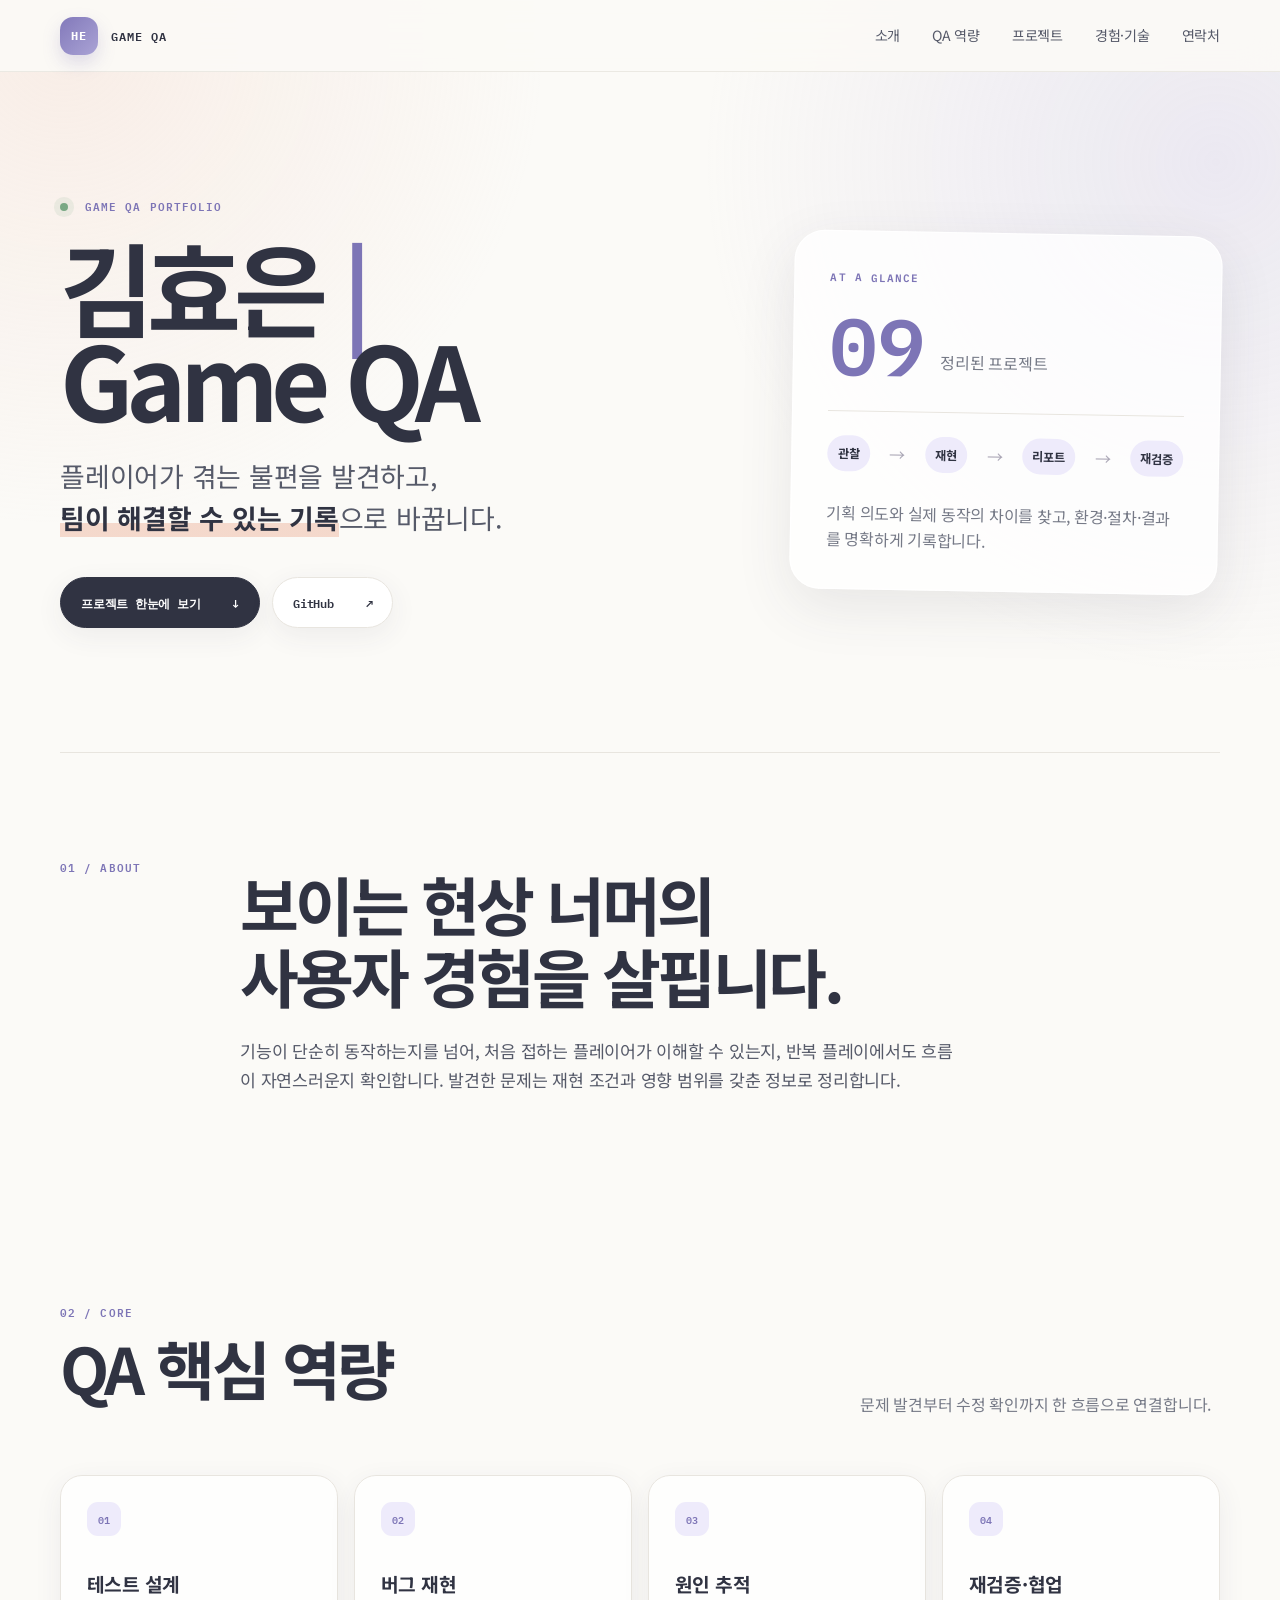
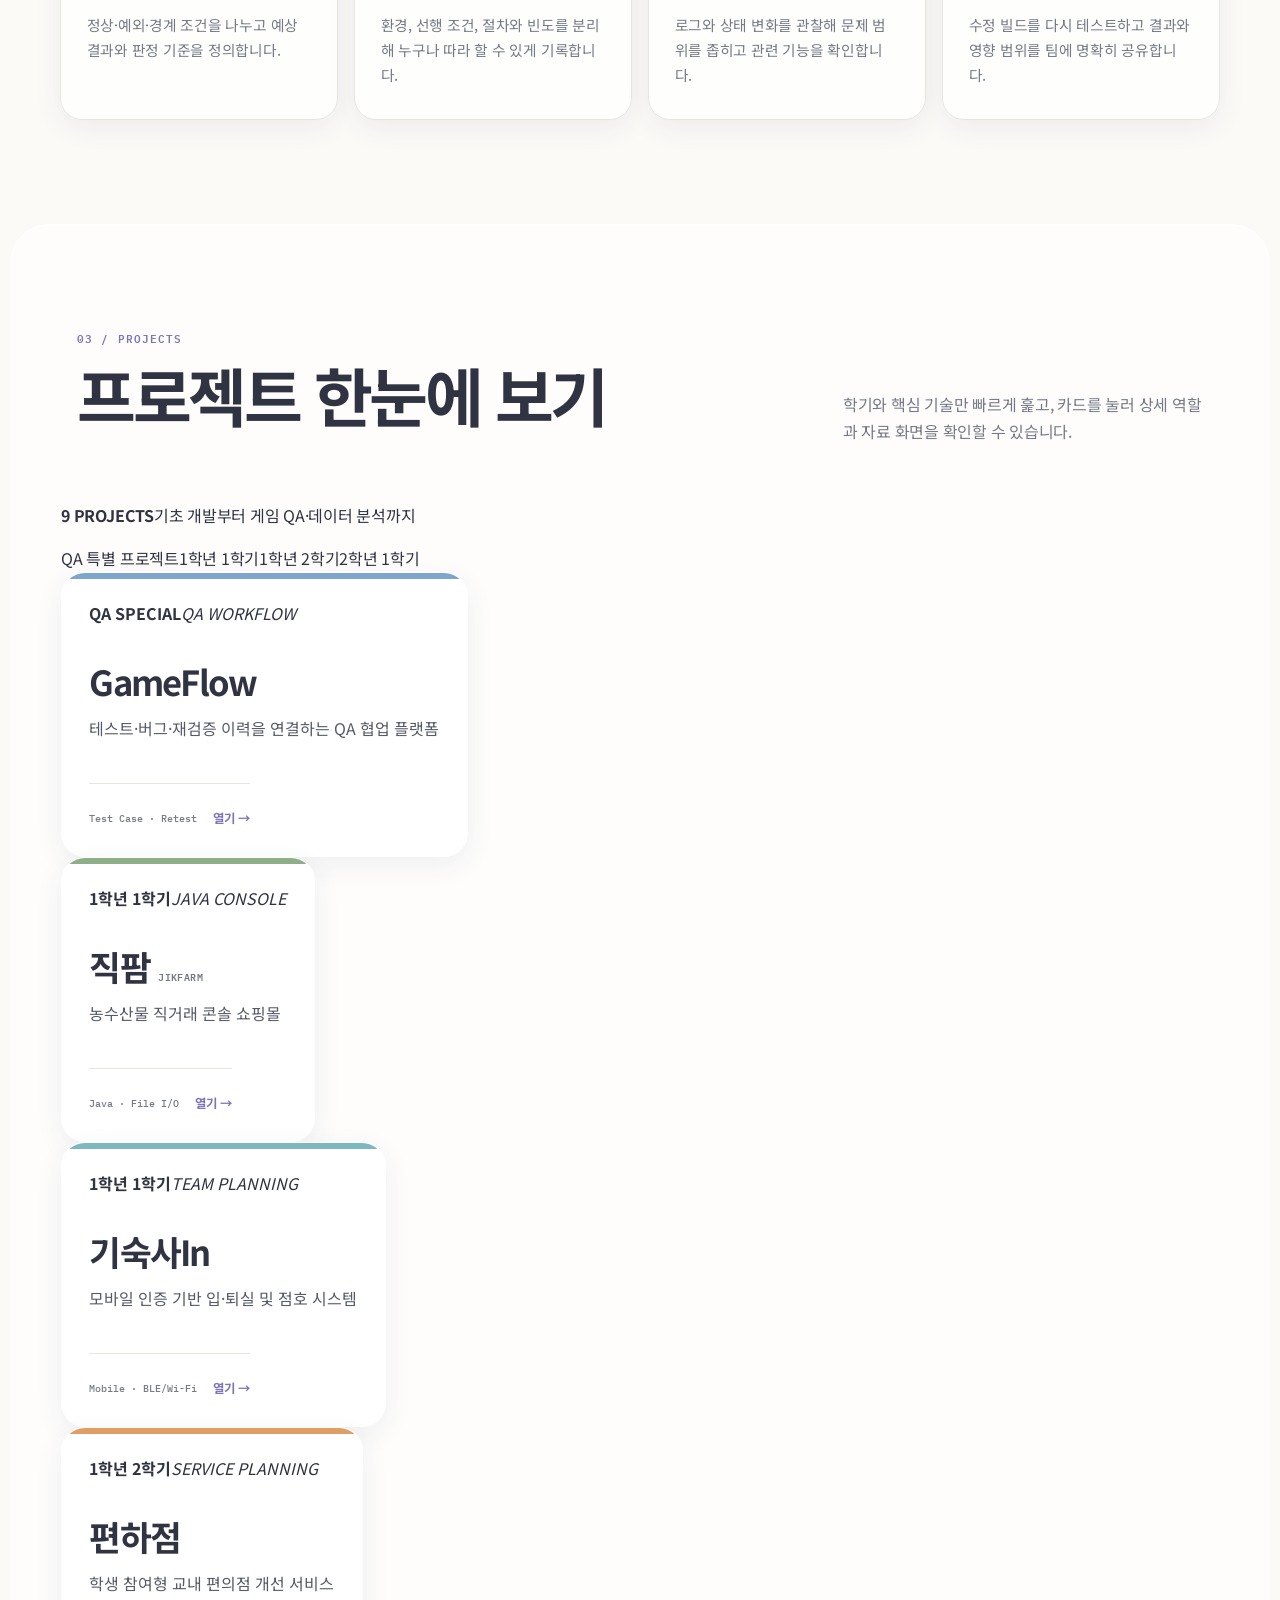
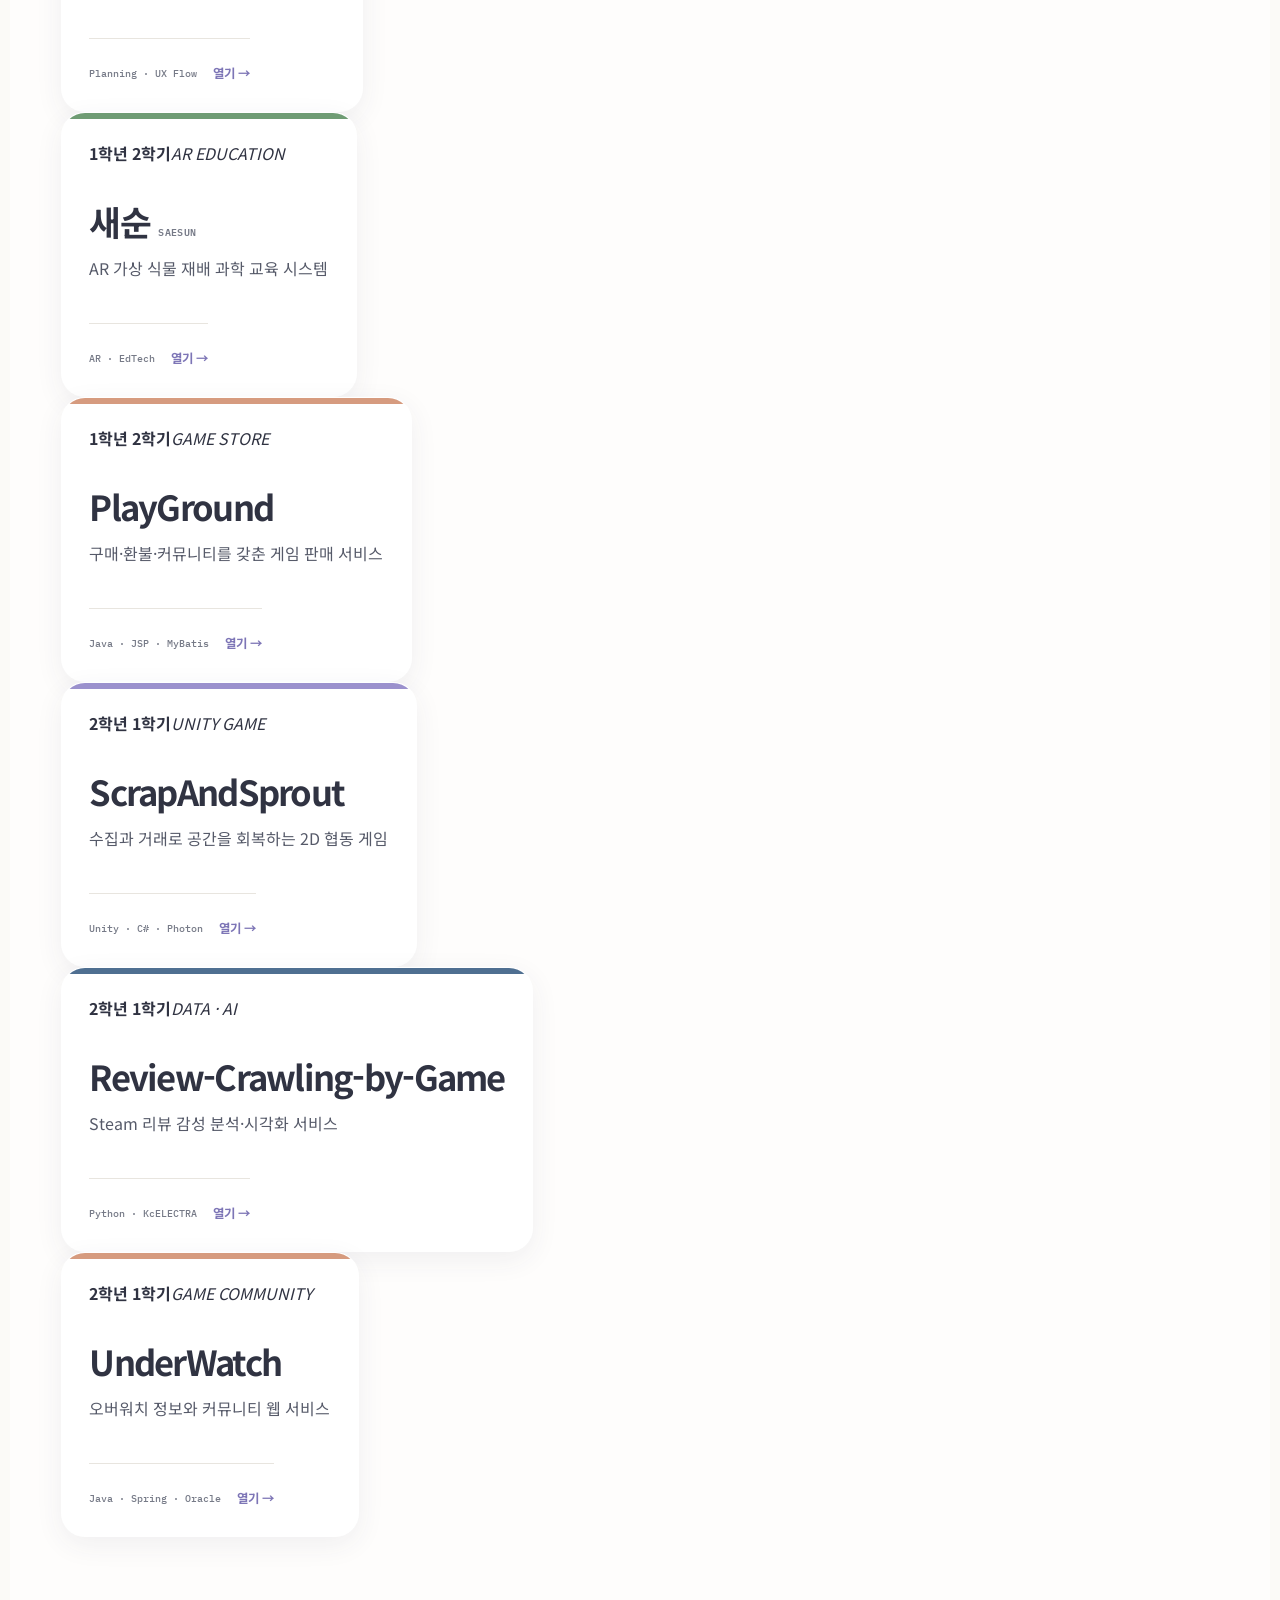
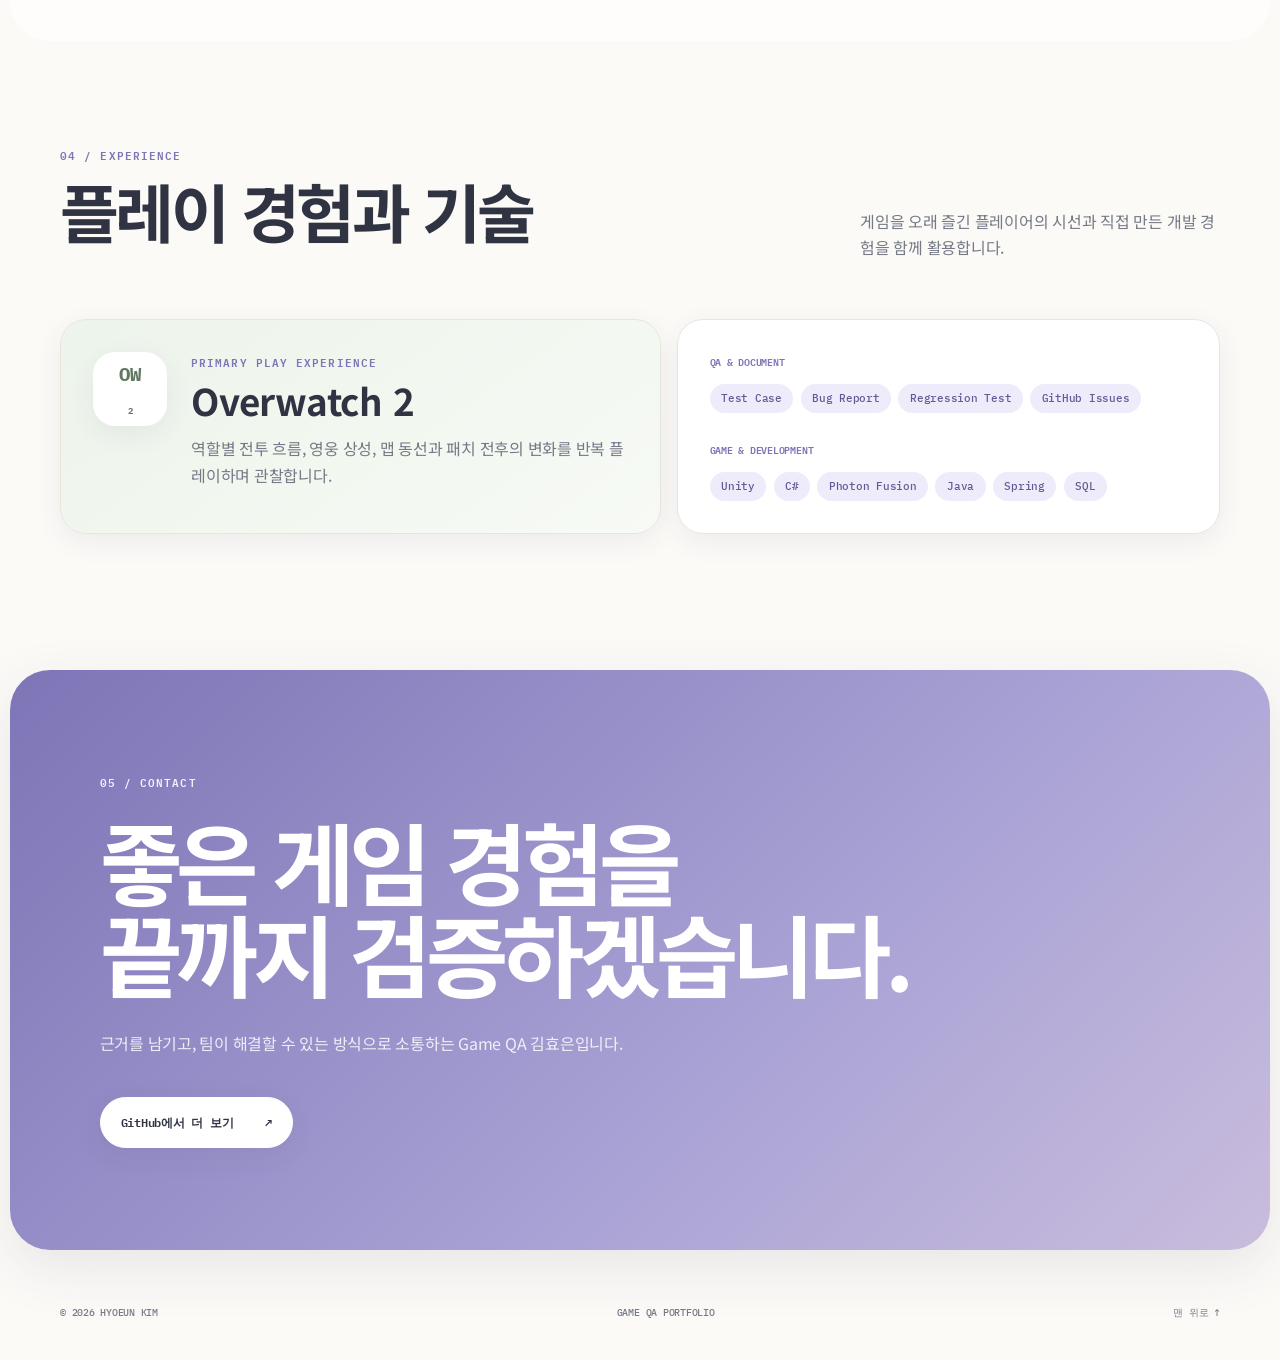
==== commit 52b43003: "Condense projects into an at-a-glance grid" ====
--- a/index.html
+++ b/index.html
@@ -67,77 +67,62 @@
   <section class="section project-section" id="projects">
     <div class="section-heading project-heading">
       <div><p class="section-index">03 / PROJECTS</p><h2>프로젝트 한눈에 보기</h2></div>
-      <p>프로젝트 카드를 누르면 역할, 기능과 실제 자료 화면을 확인할 수 있습니다.</p>
+      <p>학기와 핵심 기술만 빠르게 훑고, 카드를 눌러 상세 역할과 자료 화면을 확인할 수 있습니다.</p>
     </div>
 
-    <div class="project-group">
-      <div class="group-title"><div><span>QA SPECIAL PROJECT</span><h3>QA 흐름 설계 경험</h3></div><b>1 PROJECT</b></div>
-      <div class="project-grid core-grid">
-        <button class="project-card accent-blue" type="button" data-project="gameflow">
-          <span class="project-type">QA WORKFLOW</span><strong>GameFlow</strong>
-          <p>테스트와 버그, 재검증 이력을 연결하는 QA 협업 플랫폼</p>
-          <span class="card-footer"><i>Test Case · Retest</i><b>자세히 보기 →</b></span>
-        </button>
+    <div class="project-overview-head">
+      <p><strong>9 PROJECTS</strong><span>기초 개발부터 게임 QA·데이터 분석까지</span></p>
+      <div class="project-legend" aria-label="프로젝트 분류">
+        <span>QA 특별 프로젝트</span><span>1학년 1학기</span><span>1학년 2학기</span><span>2학년 1학기</span>
       </div>
     </div>
 
-    <div class="project-group academic-group">
-      <div class="group-title"><div><span>ACADEMIC ARCHIVE</span><h3>학기별 프로젝트</h3></div><b>8 PROJECTS</b></div>
-      <div class="semester-row">
-        <div class="semester-title"><strong>1학년 1학기</strong><span>FOUNDATION</span></div>
-        <div class="project-grid academic-grid">
-          <button class="project-card accent-green" type="button" data-project="jikfarm">
-            <span class="project-type">개인 개발 · JAVA CONSOLE</span><strong>직팜 <small>JIKFARM</small></strong>
-            <p>생산자와 소비자를 연결하는 농수산물 직거래 쇼핑몰</p>
-            <span class="card-footer"><i>Java · File I/O</i><b>자료 화면 보기 →</b></span>
-          </button>
-          <button class="project-card accent-sky" type="button" data-project="dormitory">
-            <span class="project-type">팀 기획 · SMART DORMITORY</span><strong>기숙사In</strong>
-            <p>모바일 인증 기반 입·퇴실 및 점호 모니터링 시스템</p>
-            <span class="card-footer"><i>Mobile · BLE/Wi-Fi</i><b>자료 화면 보기 →</b></span>
-          </button>
-        </div>
-      </div>
-      <div class="semester-row">
-        <div class="semester-title"><strong>1학년 2학기</strong><span>EXPANSION</span></div>
-        <div class="project-grid academic-grid">
-          <button class="project-card accent-orange" type="button" data-project="pyeon">
-            <span class="project-type">서비스 기획 · SMART RETAIL</span><strong>편하점</strong>
-            <p>학생 참여로 교내 편의점 운영을 개선하는 서비스</p>
-            <span class="card-footer"><i>Planning · UX Flow</i><b>자료 화면 보기 →</b></span>
-          </button>
-          <button class="project-card accent-leaf" type="button" data-project="saesun">
-            <span class="project-type">연구 제안 · AR EDUCATION</span><strong>새순 <small>SAESUN</small></strong>
-            <p>AR 가상 식물 재배를 활용한 초등 과학 교육 시스템</p>
-            <span class="card-footer"><i>AR · EdTech</i><b>자료 화면 보기 →</b></span>
-          </button>
-          <button class="project-card accent-peach" type="button" data-project="playground">
-            <span class="project-type">WEB DEVELOPMENT · GAME STORE</span><strong>PlayGround</strong>
-            <p>게임 탐색부터 구매·환불·커뮤니티까지 구현한 Steam형 게임 판매 서비스</p>
-            <span class="card-footer"><i>Java · JSP · MyBatis</i><b>자세히 보기 →</b></span>
-          </button>
-        </div>
-      </div>
-      <div class="semester-row">
-        <div class="semester-title"><strong>2학년 1학기</strong><span>SPECIALIZATION</span></div>
-        <div class="project-grid academic-grid">
-          <button class="project-card accent-purple" type="button" data-project="scrap">
-            <span class="project-type">UNITY · MULTIPLAYER</span><strong>ScrapAndSprout</strong>
-            <p>수집과 거래로 공간을 회복하는 2D 협동 게임</p>
-            <span class="card-footer"><i>Unity · C# · Photon</i><b>자세히 보기 →</b></span>
-          </button>
-          <button class="project-card accent-navy" type="button" data-project="review">
-            <span class="project-type">DATA · SENTIMENT ANALYSIS</span><strong>Review-Crawling-by-Game</strong>
-            <p>Steam 리뷰를 수집하고 본문 감성을 분석·시각화하는 AI 서비스</p>
-            <span class="card-footer"><i>Python · KcELECTRA · Streamlit</i><b>자료 화면 보기 →</b></span>
-          </button>
-          <button class="project-card accent-peach" type="button" data-project="underwatch">
-            <span class="project-type">WEB · GAME COMMUNITY</span><strong>UnderWatch</strong>
-            <p>오버워치 정보와 커뮤니티 기능을 제공하는 웹 서비스</p>
-            <span class="card-footer"><i>Java · Spring · Oracle</i><b>자료 화면 보기 →</b></span>
-          </button>
-        </div>
-      </div>
+    <div class="project-overview-grid">
+      <button class="project-card accent-blue" type="button" data-project="gameflow">
+        <span class="card-top"><b>QA SPECIAL</b><i>QA WORKFLOW</i></span><strong>GameFlow</strong>
+        <p>테스트·버그·재검증 이력을 연결하는 QA 협업 플랫폼</p>
+        <span class="card-footer"><i>Test Case · Retest</i><b>열기 →</b></span>
+      </button>
+      <button class="project-card accent-green" type="button" data-project="jikfarm">
+        <span class="card-top"><b>1학년 1학기</b><i>JAVA CONSOLE</i></span><strong>직팜 <small>JIKFARM</small></strong>
+        <p>농수산물 직거래 콘솔 쇼핑몰</p>
+        <span class="card-footer"><i>Java · File I/O</i><b>열기 →</b></span>
+      </button>
+      <button class="project-card accent-sky" type="button" data-project="dormitory">
+        <span class="card-top"><b>1학년 1학기</b><i>TEAM PLANNING</i></span><strong>기숙사In</strong>
+        <p>모바일 인증 기반 입·퇴실 및 점호 시스템</p>
+        <span class="card-footer"><i>Mobile · BLE/Wi-Fi</i><b>열기 →</b></span>
+      </button>
+      <button class="project-card accent-orange" type="button" data-project="pyeon">
+        <span class="card-top"><b>1학년 2학기</b><i>SERVICE PLANNING</i></span><strong>편하점</strong>
+        <p>학생 참여형 교내 편의점 개선 서비스</p>
+        <span class="card-footer"><i>Planning · UX Flow</i><b>열기 →</b></span>
+      </button>
+      <button class="project-card accent-leaf" type="button" data-project="saesun">
+        <span class="card-top"><b>1학년 2학기</b><i>AR EDUCATION</i></span><strong>새순 <small>SAESUN</small></strong>
+        <p>AR 가상 식물 재배 과학 교육 시스템</p>
+        <span class="card-footer"><i>AR · EdTech</i><b>열기 →</b></span>
+      </button>
+      <button class="project-card accent-peach" type="button" data-project="playground">
+        <span class="card-top"><b>1학년 2학기</b><i>GAME STORE</i></span><strong>PlayGround</strong>
+        <p>구매·환불·커뮤니티를 갖춘 게임 판매 서비스</p>
+        <span class="card-footer"><i>Java · JSP · MyBatis</i><b>열기 →</b></span>
+      </button>
+      <button class="project-card accent-purple" type="button" data-project="scrap">
+        <span class="card-top"><b>2학년 1학기</b><i>UNITY GAME</i></span><strong>ScrapAndSprout</strong>
+        <p>수집과 거래로 공간을 회복하는 2D 협동 게임</p>
+        <span class="card-footer"><i>Unity · C# · Photon</i><b>열기 →</b></span>
+      </button>
+      <button class="project-card accent-navy long-title" type="button" data-project="review">
+        <span class="card-top"><b>2학년 1학기</b><i>DATA · AI</i></span><strong>Review-Crawling-by-Game</strong>
+        <p>Steam 리뷰 감성 분석·시각화 서비스</p>
+        <span class="card-footer"><i>Python · KcELECTRA</i><b>열기 →</b></span>
+      </button>
+      <button class="project-card accent-peach" type="button" data-project="underwatch">
+        <span class="card-top"><b>2학년 1학기</b><i>GAME COMMUNITY</i></span><strong>UnderWatch</strong>
+        <p>오버워치 정보와 커뮤니티 웹 서비스</p>
+        <span class="card-footer"><i>Java · Spring · Oracle</i><b>열기 →</b></span>
+      </button>
     </div>
   </section>
 
@@ -193,3 +178,4 @@
 <script src="js/scripts.js"></script>
 </body>
 </html>
+
--- a/css/styles.css
+++ b/css/styles.css
@@ -30,11 +30,11 @@
 .project-section{width:min(1280px,calc(100% - 1.25rem));padding:6.5rem clamp(1.25rem,4vw,4rem);border-radius:40px;background:rgba(255,255,255,.64);box-shadow:0 1px 0 rgba(255,255,255,.9) inset}
 .project-heading{padding:0 clamp(0rem,2vw,1rem)}.project-heading h2{font-size:clamp(2.4rem,5vw,4.5rem)}
 .project-group{margin-top:3.5rem}.group-title{display:flex;align-items:end;justify-content:space-between;gap:2rem;margin-bottom:1.35rem}.group-title span{font:600 .66rem var(--mono);letter-spacing:.1em;color:var(--lavender)}.group-title h3{margin:.35rem 0 0;font-size:1.65rem}.group-title>b{font:600 .62rem var(--mono);color:var(--muted);border:1px solid var(--line);border-radius:999px;padding:.5rem .75rem}
-.project-grid{display:grid;gap:1rem}.core-grid{grid-template-columns:repeat(3,1fr)}.academic-grid{grid-template-columns:repeat(2,1fr)}
+.project-grid{display:grid;gap:1rem}.core-grid{grid-template-columns:minmax(0,520px)}.academic-grid{grid-template-columns:repeat(auto-fit,minmax(280px,1fr))}
 .project-card{position:relative;min-width:0;min-height:285px;padding:1.7rem;text-align:left;color:var(--ink);border:1px solid rgba(255,255,255,.95);border-radius:24px;background:#fff;box-shadow:var(--shadow-soft);cursor:pointer;display:flex;flex-direction:column;transition:transform .2s,box-shadow .2s,border-color .2s;overflow:hidden}
 .project-card:before{content:"";position:absolute;left:0;right:0;top:0;height:6px;background:var(--accent,#a7a0d4)}.project-card:hover,.project-card:focus-visible{transform:translateY(-5px);box-shadow:var(--shadow);border-color:var(--accent,#a7a0d4);outline:none}.project-card:focus-visible{box-shadow:0 0 0 4px rgba(125,117,182,.16),var(--shadow)}
 .project-card>strong{display:block;margin:2.2rem 0 .8rem;font-size:clamp(1.65rem,2.7vw,2.35rem);letter-spacing:-.05em;line-height:1.15}.project-card strong small{font:600 .62rem var(--mono);color:var(--muted);letter-spacing:.04em}.project-card>p{margin:0;color:var(--ink-soft)}.card-footer{margin-top:auto;padding-top:1.5rem;display:flex;align-items:center;justify-content:space-between;gap:1rem;border-top:1px solid var(--line)}.card-footer i{font:500 .64rem var(--mono);font-style:normal;color:var(--muted)}.card-footer b{font-size:.78rem;color:var(--lavender)}
-.accent-purple{--accent:#9b91cd}.accent-blue{--accent:#7ea5cc}.accent-peach{--accent:#d69b7f}.accent-green{--accent:#8eae88}.accent-sky{--accent:#7db7c0}.accent-orange{--accent:#e19e62}.accent-leaf{--accent:#6f9c74}
+.accent-purple{--accent:#9b91cd}.accent-blue{--accent:#7ea5cc}.accent-peach{--accent:#d69b7f}.accent-green{--accent:#8eae88}.accent-sky{--accent:#7db7c0}.accent-orange{--accent:#e19e62}.accent-leaf{--accent:#6f9c74}.accent-navy{--accent:#4f6f91}
 .academic-group{margin-top:6rem;padding-top:4rem;border-top:1px solid var(--line)}.semester-row{display:grid;grid-template-columns:150px 1fr;gap:2rem;padding:2rem 0;border-top:1px solid var(--line)}.semester-title{display:flex;flex-direction:column;gap:.3rem;padding-top:.35rem}.semester-title strong{font-size:1rem}.semester-title span{font:600 .62rem var(--mono);letter-spacing:.1em;color:var(--lavender)}
 .experience-grid{display:grid;grid-template-columns:1.05fr .95fr;gap:1rem}.play-card,.tool-card{padding:2rem;border-radius:26px;background:#fff;border:1px solid var(--line);box-shadow:var(--shadow-soft)}.play-card{display:grid;grid-template-columns:auto 1fr;gap:1.5rem;background:linear-gradient(145deg,var(--sage-soft),#f7faf5)}.overwatch-mark{display:grid;place-items:center;width:74px;height:74px;border-radius:22px;background:#fff;font:800 1.2rem var(--mono);color:#617962;box-shadow:var(--shadow-soft)}.overwatch-mark sup{font-size:.55rem}.play-card h3{font-size:2.3rem;line-height:1;margin:.7rem 0 1rem}.play-card p:last-child{margin:0;color:var(--muted)}.tool-card h3{font:600 .64rem var(--mono);color:var(--lavender);margin:0 0 .85rem}.tool-card h3:not(:first-child){margin-top:1.7rem}.tool-card p{display:flex;flex-wrap:wrap;gap:.45rem;margin:0}.tool-card span,.dialog-tags span{padding:.48rem .72rem;border-radius:999px;background:var(--lavender-soft);font:500 .67rem var(--mono);color:#625a94}
 .contact{margin:2rem auto;width:min(1280px,calc(100% - 1.25rem));padding:clamp(4rem,8vw,7.5rem) clamp(1.5rem,7vw,7rem);border-radius:40px;background:linear-gradient(135deg,#7d75b6,#a9a2d5 60%,#c9bddd);color:#fff;box-shadow:var(--shadow);scroll-margin-top:72px}.contact .section-index{color:#f2efff}.contact h2{max-width:900px;font-size:clamp(3rem,7vw,7rem);line-height:1.02;letter-spacing:-.06em;margin:1.5rem 0 2rem}.contact>p:not(.section-index){max-width:620px;color:rgba(255,255,255,.84)}.button.light{margin-top:1.5rem;color:var(--ink);background:#fff;border-color:#fff}
@@ -45,4 +45,3 @@
 @media(max-width:980px){.hero{grid-template-columns:1fr;min-height:auto}.hero-summary{max-width:650px;transform:none}.strength-grid{grid-template-columns:repeat(2,1fr)}.core-grid{grid-template-columns:1fr}.project-card{min-height:235px}.section-heading{grid-template-columns:1fr}.section-heading>p{max-width:600px}.experience-grid{grid-template-columns:1fr}.dialog-facts{grid-template-columns:1fr}.dialog-facts section{padding:1.25rem}}
 @media(max-width:760px){.site-header{height:64px}.menu-button{display:block}.site-header nav{display:none;position:absolute;top:64px;left:.75rem;right:.75rem;flex-direction:column;gap:0;padding:.6rem 1.1rem;border:1px solid var(--line);border-radius:18px;background:rgba(255,255,255,.98);box-shadow:var(--shadow)}.site-header nav.open{display:flex}.site-header nav a{padding:.8rem 0;border-bottom:1px solid var(--line)}.hero,.section{width:min(100% - 1.5rem,1160px)}.hero{padding:4rem 0}.hero h1{font-size:clamp(3.5rem,18vw,5.5rem)}.actions{flex-direction:column}.button{width:100%}.hero-summary{padding:1.5rem;border-radius:24px}.summary-number strong{font-size:4rem}.qa-flow{display:grid;grid-template-columns:1fr auto 1fr auto 1fr auto 1fr}.qa-flow span{text-align:center;padding:.45rem .3rem}.section{padding:4.5rem 0}.intro{grid-template-columns:1fr;gap:1.5rem}.strength-grid{grid-template-columns:1fr}.strength-grid article{min-height:190px}.project-section{width:calc(100% - .75rem);padding:4.5rem .75rem;border-radius:28px}.project-heading,.project-group{padding-inline:.25rem}.group-title{align-items:flex-start}.group-title>b{display:none}.academic-group{margin-top:4rem;padding-top:3rem}.semester-row{grid-template-columns:1fr;gap:1rem}.semester-title{flex-direction:row;align-items:center;justify-content:space-between}.academic-grid{grid-template-columns:1fr}.project-card{min-height:230px;padding:1.4rem}.project-card>strong{margin-top:1.7rem}.card-footer{align-items:flex-end}.card-footer i{max-width:50%}.play-card{grid-template-columns:1fr}.gallery-grid{grid-template-columns:1fr}.gallery-heading{align-items:flex-start;flex-direction:column;gap:.4rem}.project-dialog{width:calc(100% - .5rem);max-height:calc(100vh - .5rem);border-radius:22px}.dialog-content{padding:4.2rem 1.2rem 2rem}.dialog-header h2{font-size:clamp(2.6rem,14vw,4.5rem)}.dialog-facts{margin:2rem 0}.project-gallery{margin-top:3rem;padding-top:2rem}.contact{width:calc(100% - .75rem);border-radius:28px}.contact h2{font-size:clamp(2.8rem,13vw,5rem)}footer{flex-direction:column;gap:.5rem}}
 @media(prefers-reduced-motion:reduce){html{scroll-behavior:auto}*,*:before,*:after{transition:none!important}}
-
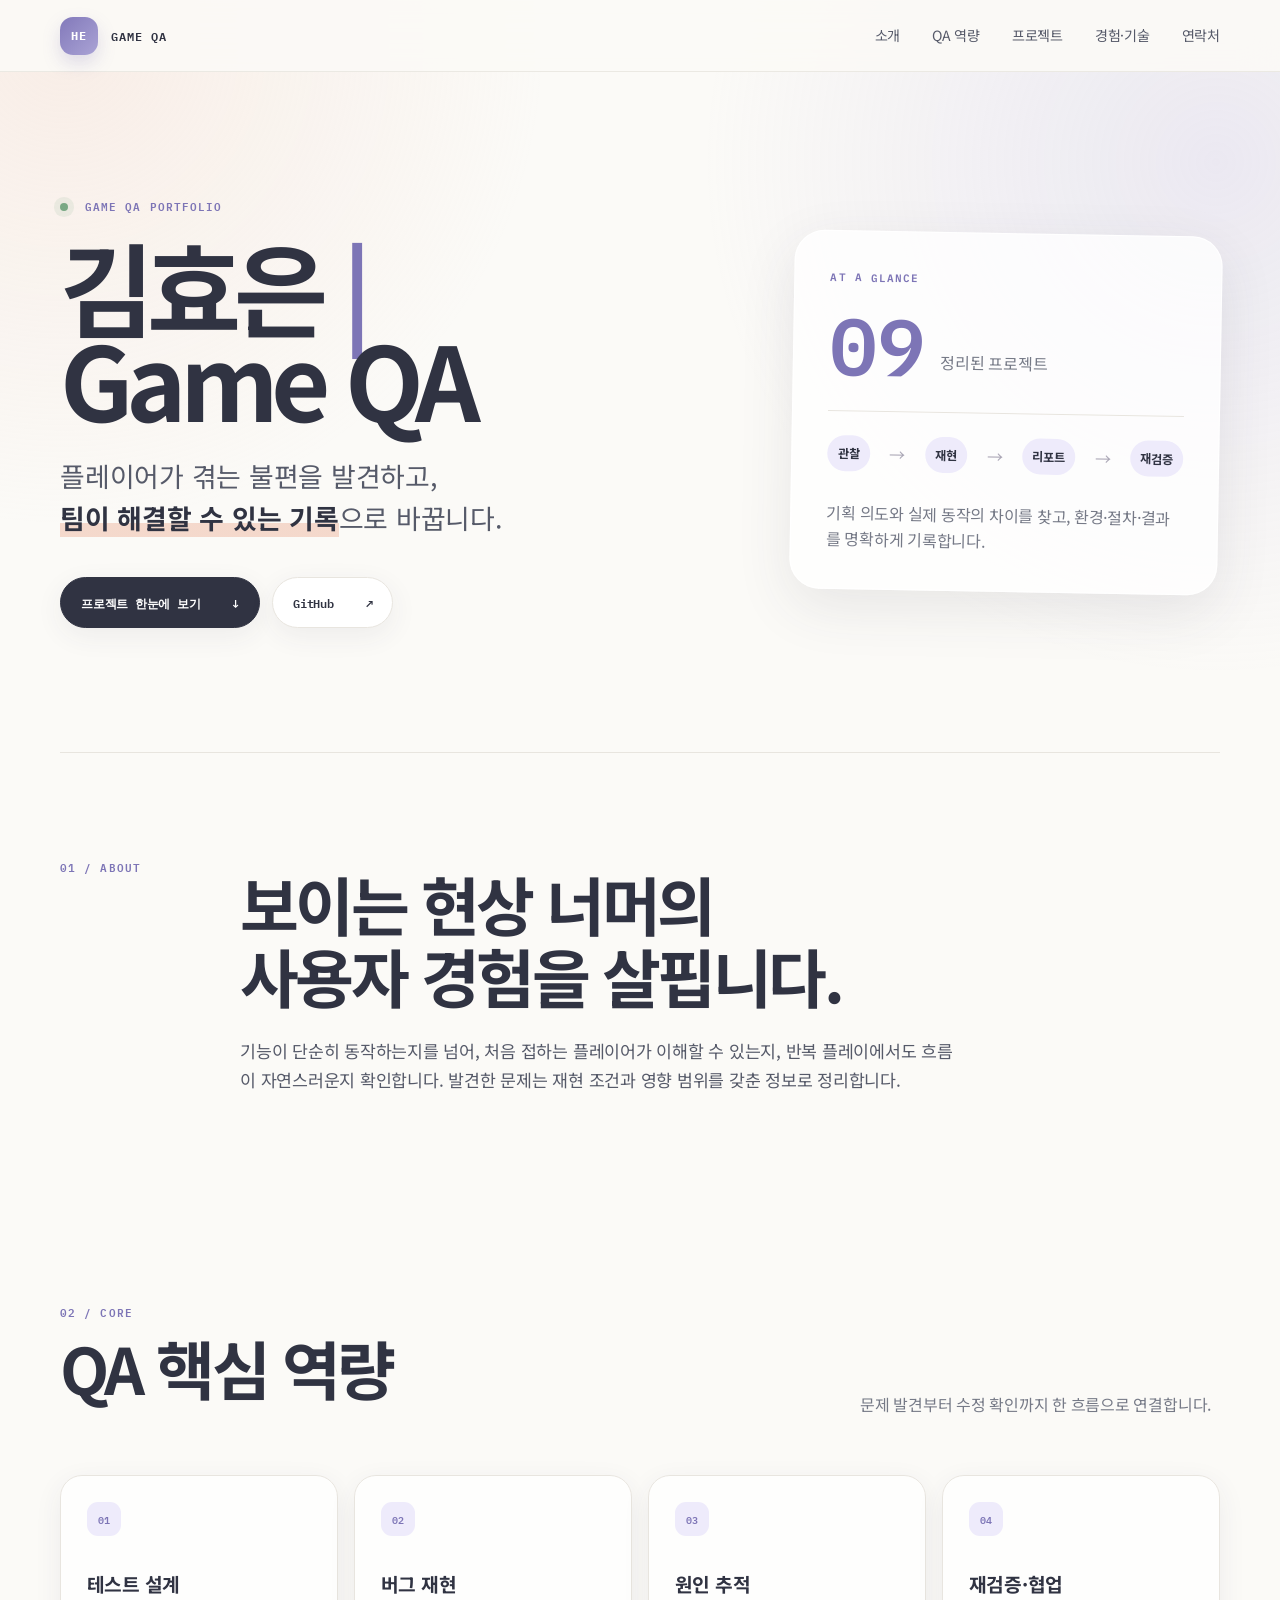
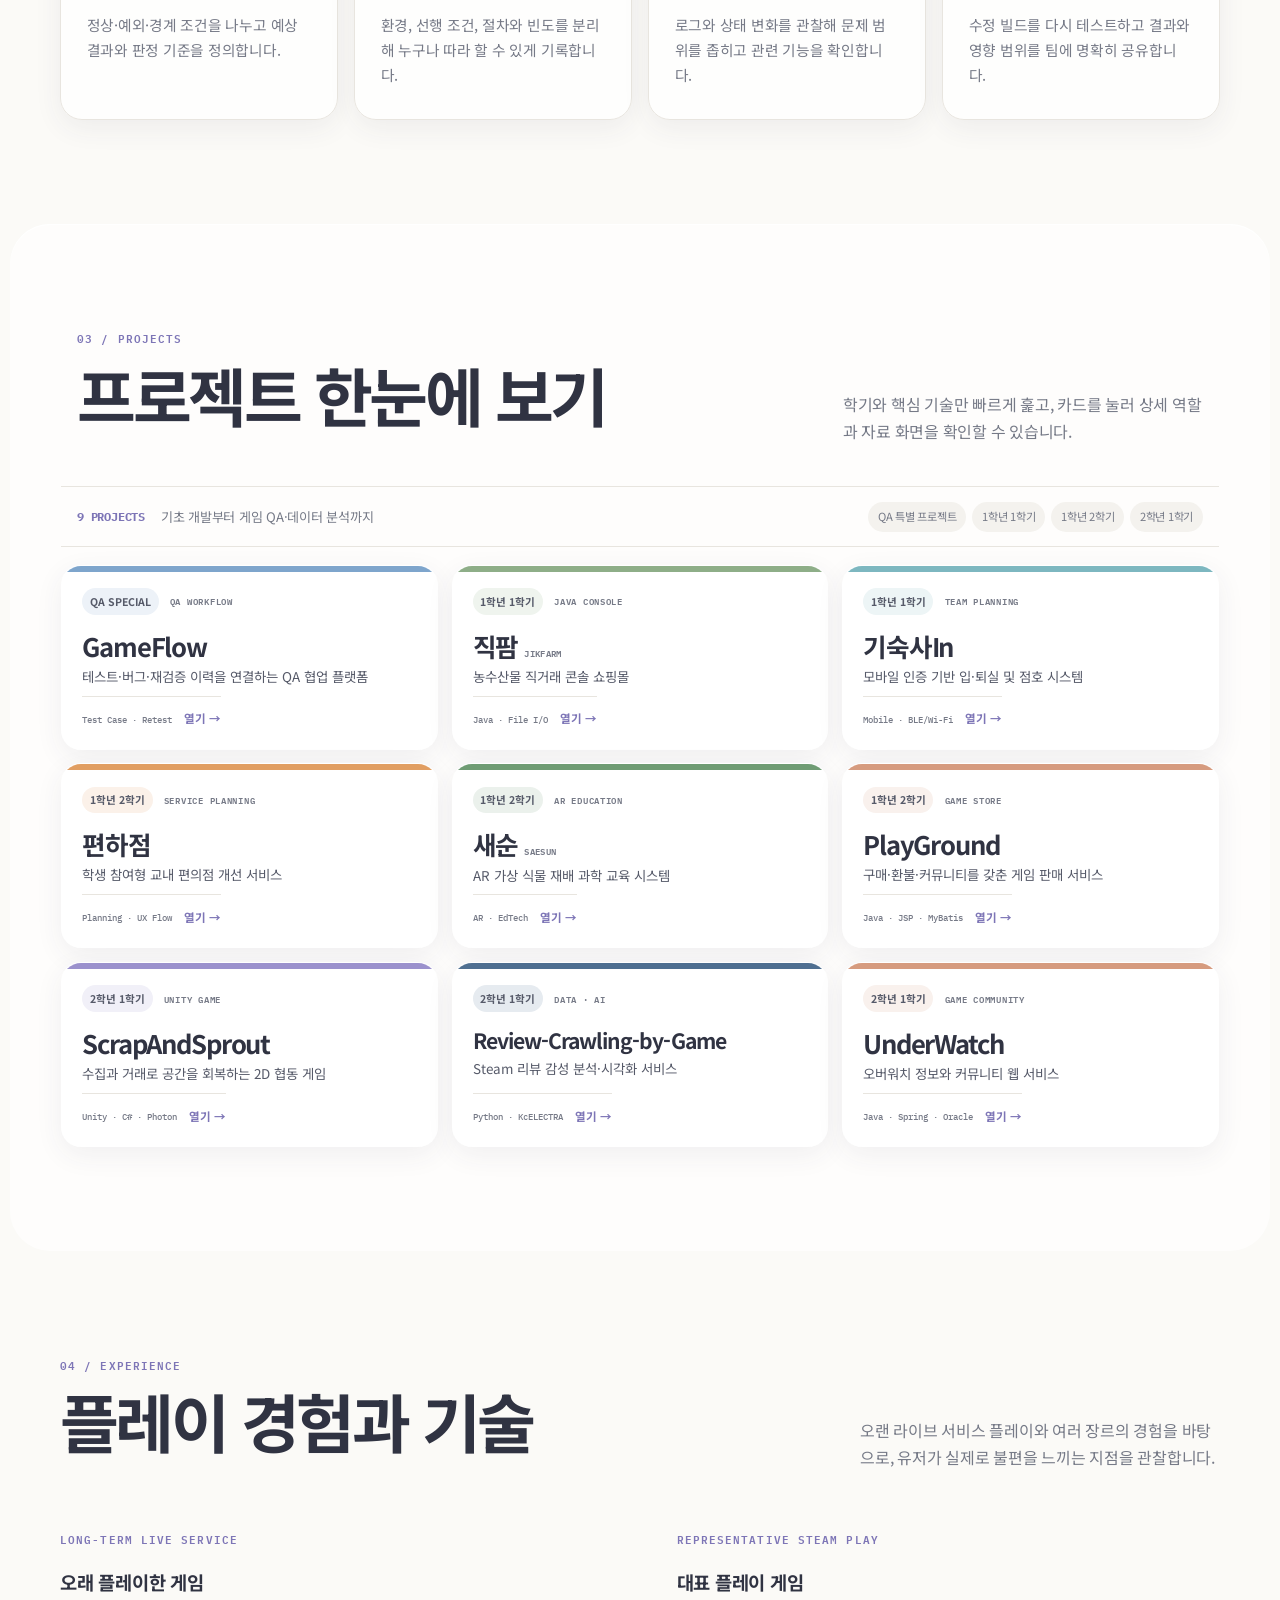
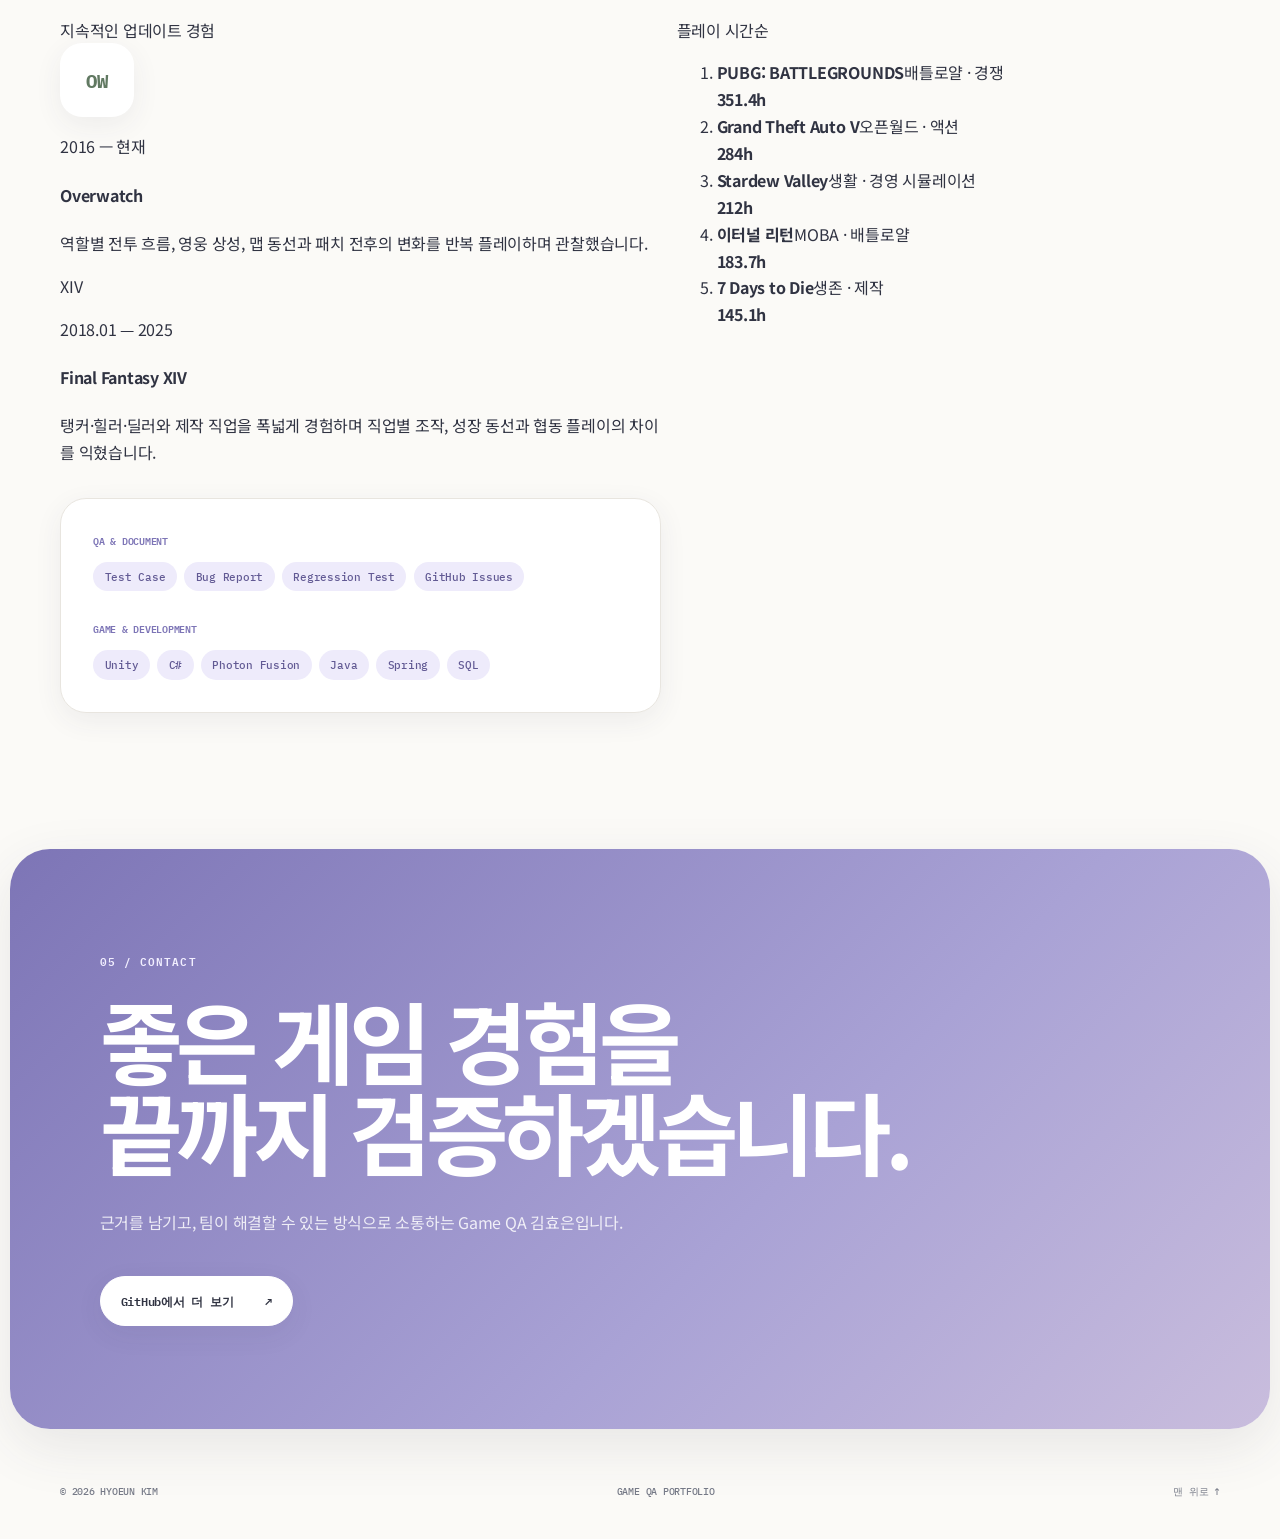
==== commit 20b926b2: "게임 플레이 경험 섹션 보강" ====
--- a/index.html
+++ b/index.html
@@ -129,14 +129,39 @@
   <section class="section experience-section" id="experience">
     <div class="section-heading">
       <div><p class="section-index">04 / EXPERIENCE</p><h2>플레이 경험과 기술</h2></div>
-      <p>게임을 오래 즐긴 플레이어의 시선과 직접 만든 개발 경험을 함께 활용합니다.</p>
+      <p>오랜 라이브 서비스 플레이와 여러 장르의 경험을 바탕으로, 유저가 실제로 불편을 느끼는 지점을 관찰합니다.</p>
     </div>
     <div class="experience-grid">
-      <article class="play-card">
-        <span class="overwatch-mark">OW<sup>2</sup></span>
-        <div><p class="project-type">PRIMARY PLAY EXPERIENCE</p><h3>Overwatch 2</h3><p>역할별 전투 흐름, 영웅 상성, 맵 동선과 패치 전후의 변화를 반복 플레이하며 관찰합니다.</p></div>
+      <article class="play-history-card">
+        <div class="experience-card-head">
+          <div><p class="project-type">LONG-TERM LIVE SERVICE</p><h3>오래 플레이한 게임</h3></div>
+          <span>지속적인 업데이트 경험</span>
+        </div>
+        <div class="game-highlight">
+          <span class="game-mark overwatch-mark">OW</span>
+          <div><p class="game-period">2016 — 현재</p><h4>Overwatch</h4><p>역할별 전투 흐름, 영웅 상성, 맵 동선과 패치 전후의 변화를 반복 플레이하며 관찰했습니다.</p></div>
+        </div>
+        <div class="game-highlight">
+          <span class="game-mark ffxiv-mark">XIV</span>
+          <div><p class="game-period">2018.01 — 2025</p><h4>Final Fantasy XIV</h4><p>탱커·힐러·딜러와 제작 직업을 폭넓게 경험하며 직업별 조작, 성장 동선과 협동 플레이의 차이를 익혔습니다.</p></div>
+        </div>
       </article>
-      <article class="tool-card">
+
+      <article class="steam-play-card">
+        <div class="experience-card-head">
+          <div><p class="project-type">REPRESENTATIVE STEAM PLAY</p><h3>대표 플레이 게임</h3></div>
+          <span>플레이 시간순</span>
+        </div>
+        <ol class="steam-game-list">
+          <li><div><strong>PUBG: BATTLEGROUNDS</strong><span>배틀로얄 · 경쟁</span></div><b>351.4h</b></li>
+          <li><div><strong>Grand Theft Auto V</strong><span>오픈월드 · 액션</span></div><b>284h</b></li>
+          <li><div><strong>Stardew Valley</strong><span>생활 · 경영 시뮬레이션</span></div><b>212h</b></li>
+          <li><div><strong>이터널 리턴</strong><span>MOBA · 배틀로얄</span></div><b>183.7h</b></li>
+          <li><div><strong>7 Days to Die</strong><span>생존 · 제작</span></div><b>145.1h</b></li>
+        </ol>
+      </article>
+
+      <article class="tool-card experience-tools">
         <h3>QA & DOCUMENT</h3><p><span>Test Case</span><span>Bug Report</span><span>Regression Test</span><span>GitHub Issues</span></p>
         <h3>GAME & DEVELOPMENT</h3><p><span>Unity</span><span>C#</span><span>Photon Fusion</span><span>Java</span><span>Spring</span><span>SQL</span></p>
       </article>
--- a/css/styles.css
+++ b/css/styles.css
@@ -28,20 +28,21 @@
 .section-heading{display:grid;grid-template-columns:1fr 360px;align-items:end;gap:2rem;margin-bottom:3rem}.section-heading>p{margin:0 0 .6rem;color:var(--muted)}
 .strength-grid{display:grid;grid-template-columns:repeat(4,1fr);gap:1rem}.strength-grid article{min-height:245px;padding:1.6rem;border:1px solid var(--line);border-radius:22px;background:rgba(255,255,255,.7);box-shadow:var(--shadow-soft)}.strength-grid article>span{display:grid;place-items:center;width:34px;height:34px;border-radius:11px;background:var(--lavender-soft);font:600 .65rem var(--mono);color:var(--lavender)}.strength-grid h3{margin:2rem 0 .8rem;font-size:1.2rem}.strength-grid p{margin:0;color:var(--muted);font-size:.92rem}
 .project-section{width:min(1280px,calc(100% - 1.25rem));padding:6.5rem clamp(1.25rem,4vw,4rem);border-radius:40px;background:rgba(255,255,255,.64);box-shadow:0 1px 0 rgba(255,255,255,.9) inset}
-.project-heading{padding:0 clamp(0rem,2vw,1rem)}.project-heading h2{font-size:clamp(2.4rem,5vw,4.5rem)}
-.project-group{margin-top:3.5rem}.group-title{display:flex;align-items:end;justify-content:space-between;gap:2rem;margin-bottom:1.35rem}.group-title span{font:600 .66rem var(--mono);letter-spacing:.1em;color:var(--lavender)}.group-title h3{margin:.35rem 0 0;font-size:1.65rem}.group-title>b{font:600 .62rem var(--mono);color:var(--muted);border:1px solid var(--line);border-radius:999px;padding:.5rem .75rem}
-.project-grid{display:grid;gap:1rem}.core-grid{grid-template-columns:minmax(0,520px)}.academic-grid{grid-template-columns:repeat(auto-fit,minmax(280px,1fr))}
-.project-card{position:relative;min-width:0;min-height:285px;padding:1.7rem;text-align:left;color:var(--ink);border:1px solid rgba(255,255,255,.95);border-radius:24px;background:#fff;box-shadow:var(--shadow-soft);cursor:pointer;display:flex;flex-direction:column;transition:transform .2s,box-shadow .2s,border-color .2s;overflow:hidden}
+.project-heading{padding:0 clamp(0rem,2vw,1rem);margin-bottom:2rem}.project-heading h2{font-size:clamp(2.4rem,5vw,4.5rem)}
+.project-overview-head{display:flex;align-items:center;justify-content:space-between;gap:2rem;margin-bottom:1.1rem;padding:.9rem 1rem;border-block:1px solid var(--line)}.project-overview-head p{display:flex;align-items:center;gap:1rem;margin:0}.project-overview-head p strong{font:700 .72rem var(--mono);color:var(--lavender)}.project-overview-head p span{font-size:.82rem;color:var(--muted)}.project-legend{display:flex;flex-wrap:wrap;justify-content:flex-end;gap:.4rem}.project-legend span{padding:.35rem .6rem;border-radius:999px;background:#f4f2ee;font-size:.7rem;color:var(--muted)}
+.project-overview-grid{display:grid;grid-template-columns:repeat(3,minmax(0,1fr));gap:.85rem}
+.project-card{position:relative;min-width:0;min-height:185px;padding:1.25rem;text-align:left;color:var(--ink);border:1px solid rgba(255,255,255,.95);border-radius:20px;background:#fff;box-shadow:var(--shadow-soft);cursor:pointer;display:flex;flex-direction:column;transition:transform .2s,box-shadow .2s,border-color .2s;overflow:hidden}
 .project-card:before{content:"";position:absolute;left:0;right:0;top:0;height:6px;background:var(--accent,#a7a0d4)}.project-card:hover,.project-card:focus-visible{transform:translateY(-5px);box-shadow:var(--shadow);border-color:var(--accent,#a7a0d4);outline:none}.project-card:focus-visible{box-shadow:0 0 0 4px rgba(125,117,182,.16),var(--shadow)}
-.project-card>strong{display:block;margin:2.2rem 0 .8rem;font-size:clamp(1.65rem,2.7vw,2.35rem);letter-spacing:-.05em;line-height:1.15}.project-card strong small{font:600 .62rem var(--mono);color:var(--muted);letter-spacing:.04em}.project-card>p{margin:0;color:var(--ink-soft)}.card-footer{margin-top:auto;padding-top:1.5rem;display:flex;align-items:center;justify-content:space-between;gap:1rem;border-top:1px solid var(--line)}.card-footer i{font:500 .64rem var(--mono);font-style:normal;color:var(--muted)}.card-footer b{font-size:.78rem;color:var(--lavender)}
+.card-top{display:flex;align-items:center;justify-content:space-between;gap:.7rem;padding-top:.15rem}.card-top b{padding:.28rem .48rem;border-radius:999px;background:color-mix(in srgb,var(--accent) 14%,white);font-size:.66rem;color:var(--ink-soft)}.card-top i{font:600 .57rem var(--mono);font-style:normal;letter-spacing:.08em;color:var(--muted)}
+.project-card>strong{display:block;margin:1.05rem 0 .35rem;font-size:clamp(1.4rem,2vw,1.85rem);letter-spacing:-.045em;line-height:1.12}.project-card.long-title>strong{font-size:clamp(1.15rem,1.65vw,1.5rem);overflow-wrap:anywhere}.project-card strong small{font:600 .58rem var(--mono);color:var(--muted);letter-spacing:.04em}.project-card>p{margin:0;color:var(--ink-soft);font-size:.84rem;line-height:1.5}.card-footer{margin-top:auto;padding-top:.8rem;display:flex;align-items:center;justify-content:space-between;gap:.75rem;border-top:1px solid var(--line)}.card-footer i{font:500 .59rem var(--mono);font-style:normal;color:var(--muted)}.card-footer b{font-size:.72rem;color:var(--lavender);white-space:nowrap}
 .accent-purple{--accent:#9b91cd}.accent-blue{--accent:#7ea5cc}.accent-peach{--accent:#d69b7f}.accent-green{--accent:#8eae88}.accent-sky{--accent:#7db7c0}.accent-orange{--accent:#e19e62}.accent-leaf{--accent:#6f9c74}.accent-navy{--accent:#4f6f91}
-.academic-group{margin-top:6rem;padding-top:4rem;border-top:1px solid var(--line)}.semester-row{display:grid;grid-template-columns:150px 1fr;gap:2rem;padding:2rem 0;border-top:1px solid var(--line)}.semester-title{display:flex;flex-direction:column;gap:.3rem;padding-top:.35rem}.semester-title strong{font-size:1rem}.semester-title span{font:600 .62rem var(--mono);letter-spacing:.1em;color:var(--lavender)}
 .experience-grid{display:grid;grid-template-columns:1.05fr .95fr;gap:1rem}.play-card,.tool-card{padding:2rem;border-radius:26px;background:#fff;border:1px solid var(--line);box-shadow:var(--shadow-soft)}.play-card{display:grid;grid-template-columns:auto 1fr;gap:1.5rem;background:linear-gradient(145deg,var(--sage-soft),#f7faf5)}.overwatch-mark{display:grid;place-items:center;width:74px;height:74px;border-radius:22px;background:#fff;font:800 1.2rem var(--mono);color:#617962;box-shadow:var(--shadow-soft)}.overwatch-mark sup{font-size:.55rem}.play-card h3{font-size:2.3rem;line-height:1;margin:.7rem 0 1rem}.play-card p:last-child{margin:0;color:var(--muted)}.tool-card h3{font:600 .64rem var(--mono);color:var(--lavender);margin:0 0 .85rem}.tool-card h3:not(:first-child){margin-top:1.7rem}.tool-card p{display:flex;flex-wrap:wrap;gap:.45rem;margin:0}.tool-card span,.dialog-tags span{padding:.48rem .72rem;border-radius:999px;background:var(--lavender-soft);font:500 .67rem var(--mono);color:#625a94}
 .contact{margin:2rem auto;width:min(1280px,calc(100% - 1.25rem));padding:clamp(4rem,8vw,7.5rem) clamp(1.5rem,7vw,7rem);border-radius:40px;background:linear-gradient(135deg,#7d75b6,#a9a2d5 60%,#c9bddd);color:#fff;box-shadow:var(--shadow);scroll-margin-top:72px}.contact .section-index{color:#f2efff}.contact h2{max-width:900px;font-size:clamp(3rem,7vw,7rem);line-height:1.02;letter-spacing:-.06em;margin:1.5rem 0 2rem}.contact>p:not(.section-index){max-width:620px;color:rgba(255,255,255,.84)}.button.light{margin-top:1.5rem;color:var(--ink);background:#fff;border-color:#fff}
 footer{width:min(1160px,calc(100% - 2.5rem));margin:auto;padding:1.5rem 0 2.5rem;display:flex;justify-content:space-between;color:var(--muted);font:500 .62rem var(--mono)}
 .project-dialog{width:min(1120px,calc(100% - 1.5rem));max-height:calc(100vh - 1.5rem);padding:0;border:0;border-radius:30px;background:#fff;color:var(--ink);box-shadow:0 35px 120px rgba(35,32,48,.3)}.project-dialog::backdrop{background:rgba(37,35,45,.58);backdrop-filter:blur(5px)}.dialog-shell{position:relative}.dialog-close{position:sticky;float:right;top:1rem;margin:1rem 1rem 0 0;z-index:5;width:44px;height:44px;border:1px solid var(--line);border-radius:50%;background:rgba(255,255,255,.92);font-size:1.7rem;line-height:1;color:var(--ink);cursor:pointer;box-shadow:var(--shadow-soft)}.dialog-content{padding:clamp(2rem,5vw,5rem)}.dialog-header{max-width:820px}.dialog-header h2{font-size:clamp(2.8rem,7vw,6.4rem);line-height:.95;letter-spacing:-.065em;margin:1rem 0 1.4rem}.dialog-summary{font-size:clamp(1.1rem,2vw,1.4rem);color:var(--ink-soft);max-width:760px}.dialog-tags{display:flex;flex-wrap:wrap;gap:.45rem;margin-top:1.5rem}.dialog-facts{display:grid;grid-template-columns:1.05fr 1fr 1.05fr;gap:1rem;margin:3rem 0}.dialog-facts section{padding:1.5rem;border-radius:20px;background:#f8f7f4;border:1px solid var(--line)}.dialog-facts h3{margin:0 0 .8rem;font-size:.9rem}.dialog-facts p,.dialog-facts ul{margin:0;color:var(--muted);font-size:.92rem}.dialog-facts ul{padding-left:1.2rem}.dialog-facts li+li{margin-top:.35rem}
 .project-gallery{margin-top:4rem;padding-top:3rem;border-top:1px solid var(--line)}.gallery-heading{display:flex;align-items:end;justify-content:space-between;gap:2rem;margin-bottom:1.3rem}.gallery-heading h3{font-size:1.7rem;margin:.35rem 0 0}.gallery-heading>span{font-size:.78rem;color:var(--muted)}.gallery-grid{display:grid;grid-template-columns:repeat(2,1fr);gap:1rem}.gallery-grid figure{margin:0;min-width:0}.gallery-grid a{display:block;overflow:hidden;border-radius:18px;background:#f3f1ed;border:1px solid var(--line)}.gallery-grid img{display:block;width:100%;aspect-ratio:16/9;object-fit:cover;transition:transform .25s}.gallery-grid a:hover img{transform:scale(1.025)}.gallery-grid figcaption{padding:.7rem .2rem 0;color:var(--muted);font-size:.8rem}.gallery-grid .portrait img{aspect-ratio:4/5;object-fit:contain}.dialog-link{margin-top:3rem}.dialog-link[hidden]{display:none}
 body.dialog-open{overflow:hidden}
-@media(max-width:980px){.hero{grid-template-columns:1fr;min-height:auto}.hero-summary{max-width:650px;transform:none}.strength-grid{grid-template-columns:repeat(2,1fr)}.core-grid{grid-template-columns:1fr}.project-card{min-height:235px}.section-heading{grid-template-columns:1fr}.section-heading>p{max-width:600px}.experience-grid{grid-template-columns:1fr}.dialog-facts{grid-template-columns:1fr}.dialog-facts section{padding:1.25rem}}
-@media(max-width:760px){.site-header{height:64px}.menu-button{display:block}.site-header nav{display:none;position:absolute;top:64px;left:.75rem;right:.75rem;flex-direction:column;gap:0;padding:.6rem 1.1rem;border:1px solid var(--line);border-radius:18px;background:rgba(255,255,255,.98);box-shadow:var(--shadow)}.site-header nav.open{display:flex}.site-header nav a{padding:.8rem 0;border-bottom:1px solid var(--line)}.hero,.section{width:min(100% - 1.5rem,1160px)}.hero{padding:4rem 0}.hero h1{font-size:clamp(3.5rem,18vw,5.5rem)}.actions{flex-direction:column}.button{width:100%}.hero-summary{padding:1.5rem;border-radius:24px}.summary-number strong{font-size:4rem}.qa-flow{display:grid;grid-template-columns:1fr auto 1fr auto 1fr auto 1fr}.qa-flow span{text-align:center;padding:.45rem .3rem}.section{padding:4.5rem 0}.intro{grid-template-columns:1fr;gap:1.5rem}.strength-grid{grid-template-columns:1fr}.strength-grid article{min-height:190px}.project-section{width:calc(100% - .75rem);padding:4.5rem .75rem;border-radius:28px}.project-heading,.project-group{padding-inline:.25rem}.group-title{align-items:flex-start}.group-title>b{display:none}.academic-group{margin-top:4rem;padding-top:3rem}.semester-row{grid-template-columns:1fr;gap:1rem}.semester-title{flex-direction:row;align-items:center;justify-content:space-between}.academic-grid{grid-template-columns:1fr}.project-card{min-height:230px;padding:1.4rem}.project-card>strong{margin-top:1.7rem}.card-footer{align-items:flex-end}.card-footer i{max-width:50%}.play-card{grid-template-columns:1fr}.gallery-grid{grid-template-columns:1fr}.gallery-heading{align-items:flex-start;flex-direction:column;gap:.4rem}.project-dialog{width:calc(100% - .5rem);max-height:calc(100vh - .5rem);border-radius:22px}.dialog-content{padding:4.2rem 1.2rem 2rem}.dialog-header h2{font-size:clamp(2.6rem,14vw,4.5rem)}.dialog-facts{margin:2rem 0}.project-gallery{margin-top:3rem;padding-top:2rem}.contact{width:calc(100% - .75rem);border-radius:28px}.contact h2{font-size:clamp(2.8rem,13vw,5rem)}footer{flex-direction:column;gap:.5rem}}
+@media(max-width:980px){.hero{grid-template-columns:1fr;min-height:auto}.hero-summary{max-width:650px;transform:none}.strength-grid{grid-template-columns:repeat(2,1fr)}.project-overview-grid{grid-template-columns:repeat(2,minmax(0,1fr))}.project-overview-head{align-items:flex-start;flex-direction:column;gap:.7rem}.project-legend{justify-content:flex-start}.section-heading{grid-template-columns:1fr}.section-heading>p{max-width:600px}.experience-grid{grid-template-columns:1fr}.dialog-facts{grid-template-columns:1fr}.dialog-facts section{padding:1.25rem}}
+@media(max-width:760px){.site-header{height:64px}.menu-button{display:block}.site-header nav{display:none;position:absolute;top:64px;left:.75rem;right:.75rem;flex-direction:column;gap:0;padding:.6rem 1.1rem;border:1px solid var(--line);border-radius:18px;background:rgba(255,255,255,.98);box-shadow:var(--shadow)}.site-header nav.open{display:flex}.site-header nav a{padding:.8rem 0;border-bottom:1px solid var(--line)}.hero,.section{width:min(100% - 1.5rem,1160px)}.hero{padding:4rem 0}.hero h1{font-size:clamp(3.5rem,18vw,5.5rem)}.actions{flex-direction:column}.button{width:100%}.hero-summary{padding:1.5rem;border-radius:24px}.summary-number strong{font-size:4rem}.qa-flow{display:grid;grid-template-columns:1fr auto 1fr auto 1fr auto 1fr}.qa-flow span{text-align:center;padding:.45rem .3rem}.section{padding:4.5rem 0}.intro{grid-template-columns:1fr;gap:1.5rem}.strength-grid{grid-template-columns:1fr}.strength-grid article{min-height:190px}.project-section{width:calc(100% - .75rem);padding:4.5rem .75rem;border-radius:28px}.project-heading{padding-inline:.25rem}.project-overview-head{margin-inline:.25rem;padding:.8rem 0}.project-overview-head p{align-items:flex-start;flex-direction:column;gap:.2rem}.project-legend{gap:.3rem}.project-legend span{font-size:.65rem}.project-overview-grid{grid-template-columns:1fr}.project-card{min-height:175px;padding:1.2rem}.card-footer i{max-width:70%}.play-card{grid-template-columns:1fr}.gallery-grid{grid-template-columns:1fr}.gallery-heading{align-items:flex-start;flex-direction:column;gap:.4rem}.project-dialog{width:calc(100% - .5rem);max-height:calc(100vh - .5rem);border-radius:22px}.dialog-content{padding:4.2rem 1.2rem 2rem}.dialog-header h2{font-size:clamp(2.6rem,14vw,4.5rem)}.dialog-facts{margin:2rem 0}.project-gallery{margin-top:3rem;padding-top:2rem}.contact{width:calc(100% - .75rem);border-radius:28px}.contact h2{font-size:clamp(2.8rem,13vw,5rem)}footer{flex-direction:column;gap:.5rem}}
 @media(prefers-reduced-motion:reduce){html{scroll-behavior:auto}*,*:before,*:after{transition:none!important}}
+
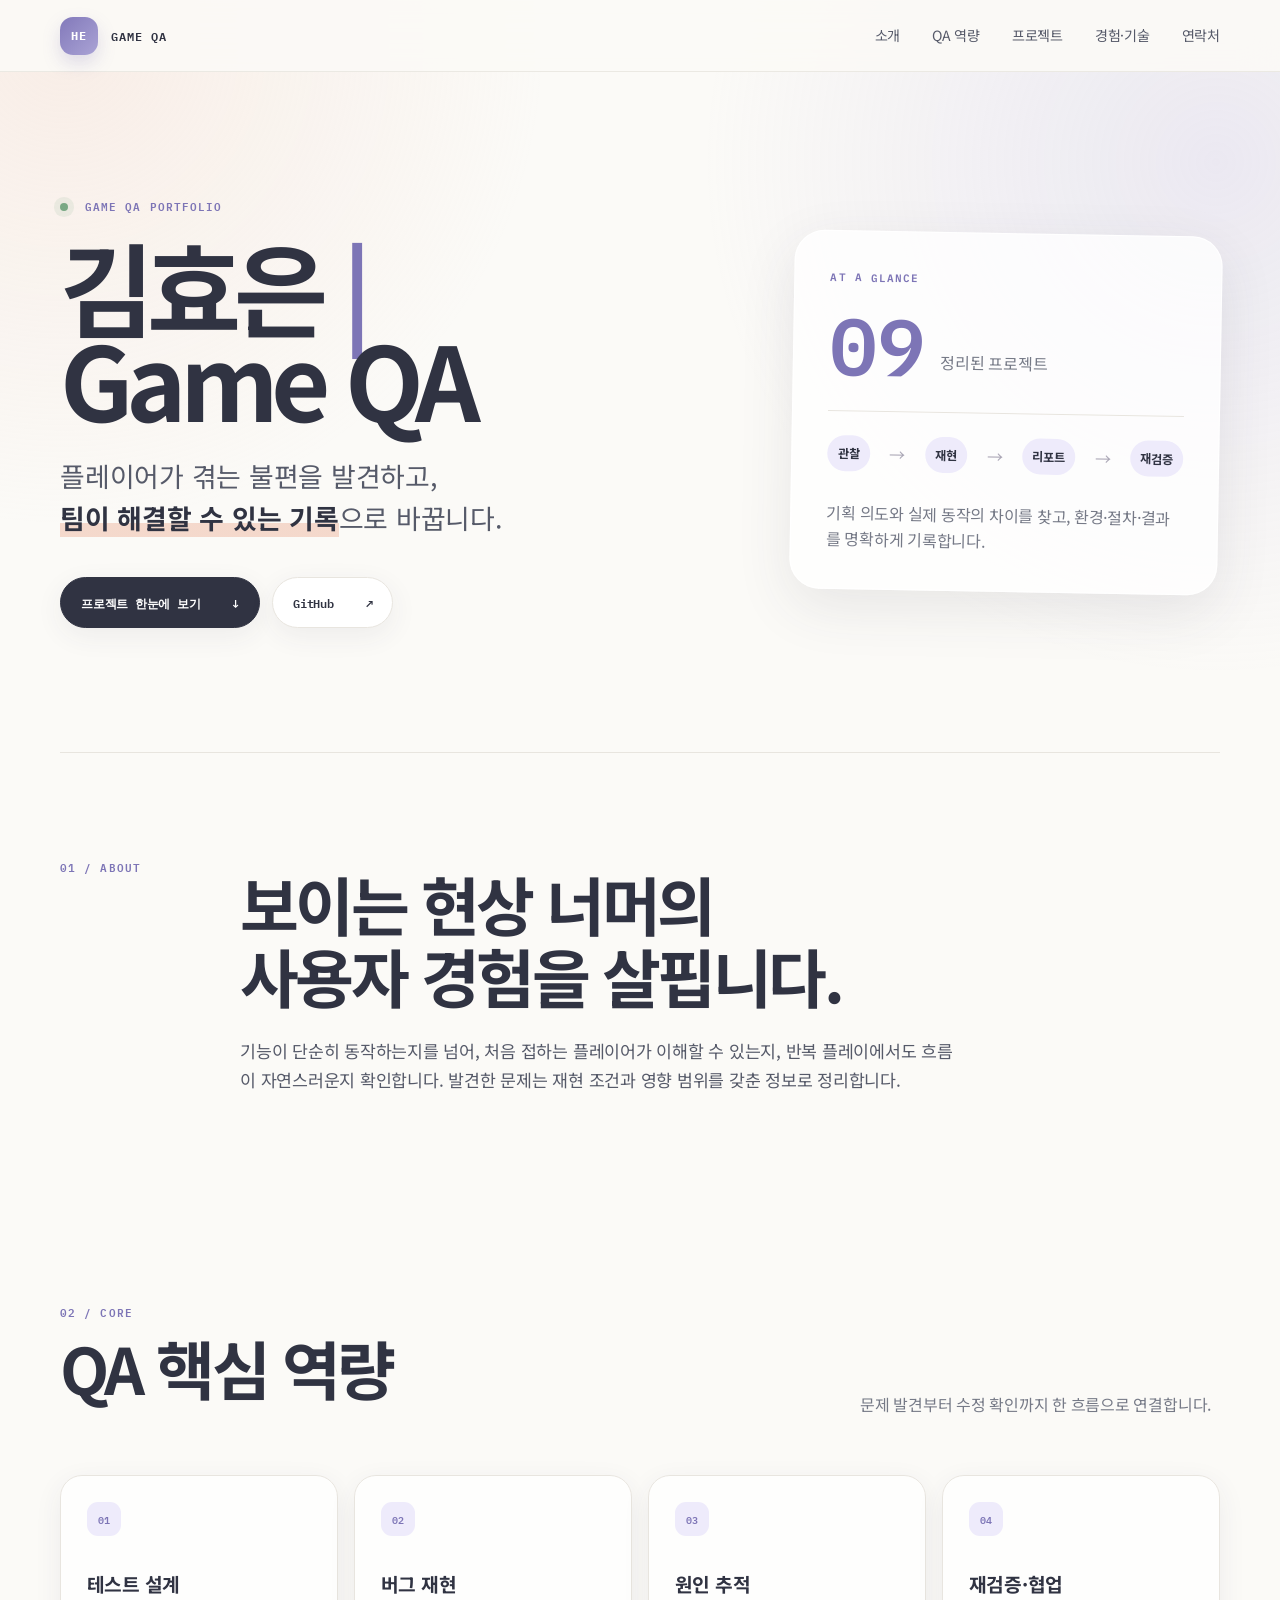
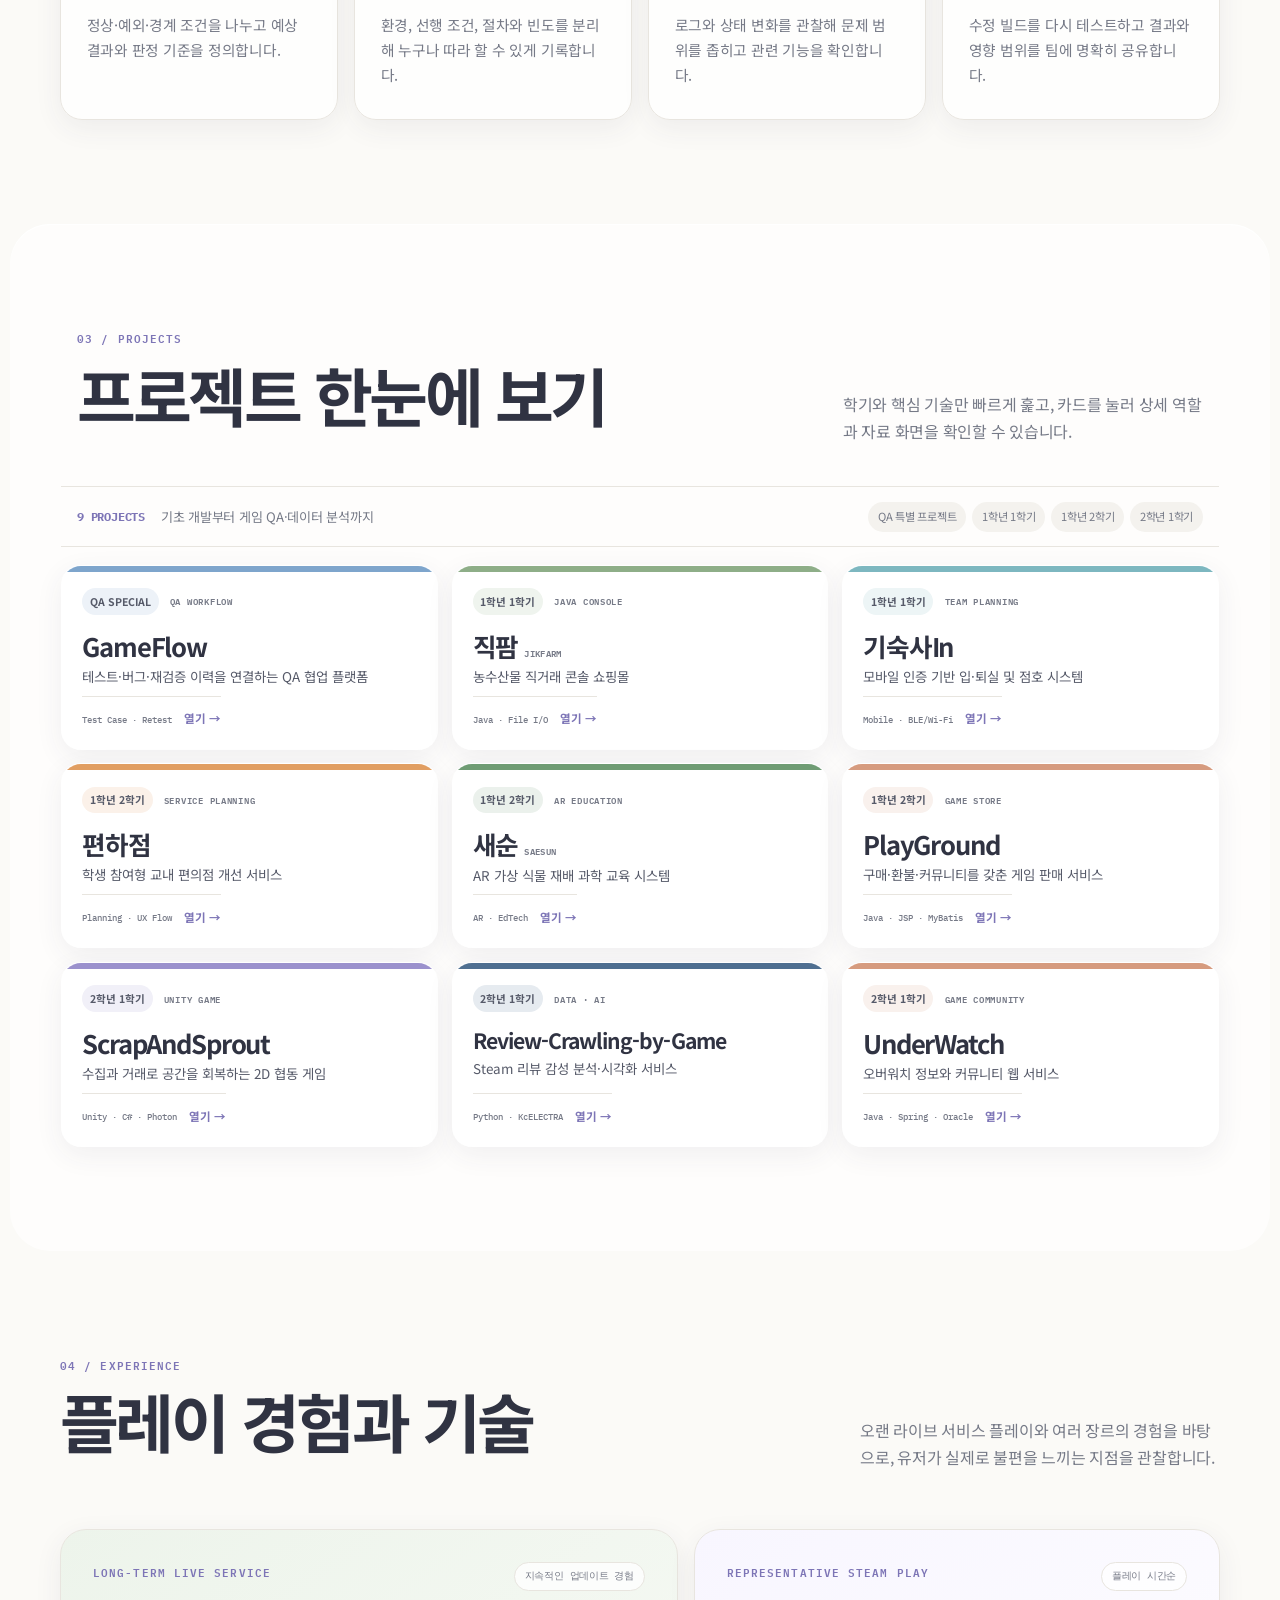
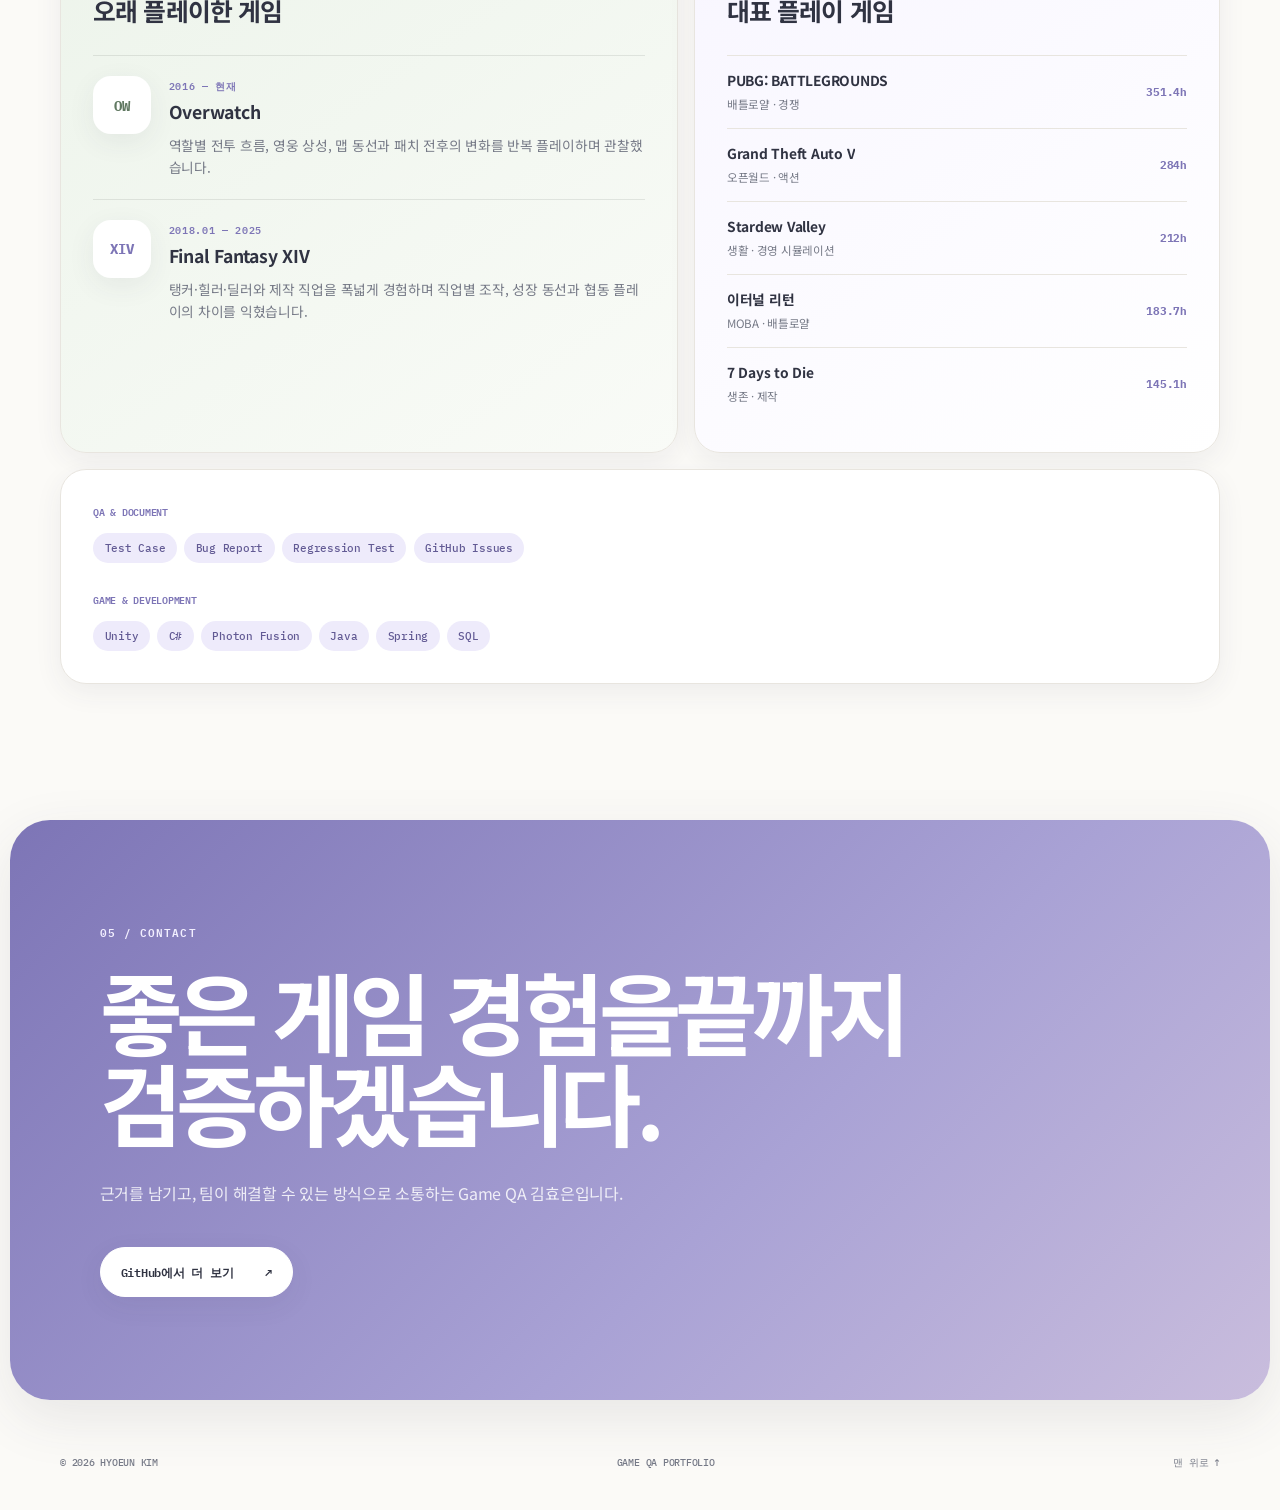
==== commit 0c163e38: "연락처 제목 줄바꿈 구조 개선" ====
--- a/index.html
+++ b/index.html
@@ -170,7 +170,7 @@
 
   <section class="contact" id="contact">
     <p class="section-index">05 / CONTACT</p>
-    <h2>좋은 게임 경험을<br>끝까지 검증하겠습니다.</h2>
+    <h2><span>좋은 게임 경험을</span><span>끝까지 검증하겠습니다.</span></h2>
     <p>근거를 남기고, 팀이 해결할 수 있는 방식으로 소통하는 Game QA 김효은입니다.</p>
     <a class="button light" href="https://github.com/kimhyoeun98" target="_blank" rel="noreferrer">GitHub에서 더 보기 <span>↗</span></a>
   </section>
--- a/css/styles.css
+++ b/css/styles.css
@@ -36,13 +36,13 @@
 .card-top{display:flex;align-items:center;justify-content:space-between;gap:.7rem;padding-top:.15rem}.card-top b{padding:.28rem .48rem;border-radius:999px;background:color-mix(in srgb,var(--accent) 14%,white);font-size:.66rem;color:var(--ink-soft)}.card-top i{font:600 .57rem var(--mono);font-style:normal;letter-spacing:.08em;color:var(--muted)}
 .project-card>strong{display:block;margin:1.05rem 0 .35rem;font-size:clamp(1.4rem,2vw,1.85rem);letter-spacing:-.045em;line-height:1.12}.project-card.long-title>strong{font-size:clamp(1.15rem,1.65vw,1.5rem);overflow-wrap:anywhere}.project-card strong small{font:600 .58rem var(--mono);color:var(--muted);letter-spacing:.04em}.project-card>p{margin:0;color:var(--ink-soft);font-size:.84rem;line-height:1.5}.card-footer{margin-top:auto;padding-top:.8rem;display:flex;align-items:center;justify-content:space-between;gap:.75rem;border-top:1px solid var(--line)}.card-footer i{font:500 .59rem var(--mono);font-style:normal;color:var(--muted)}.card-footer b{font-size:.72rem;color:var(--lavender);white-space:nowrap}
 .accent-purple{--accent:#9b91cd}.accent-blue{--accent:#7ea5cc}.accent-peach{--accent:#d69b7f}.accent-green{--accent:#8eae88}.accent-sky{--accent:#7db7c0}.accent-orange{--accent:#e19e62}.accent-leaf{--accent:#6f9c74}.accent-navy{--accent:#4f6f91}
-.experience-grid{display:grid;grid-template-columns:1.05fr .95fr;gap:1rem}.play-card,.tool-card{padding:2rem;border-radius:26px;background:#fff;border:1px solid var(--line);box-shadow:var(--shadow-soft)}.play-card{display:grid;grid-template-columns:auto 1fr;gap:1.5rem;background:linear-gradient(145deg,var(--sage-soft),#f7faf5)}.overwatch-mark{display:grid;place-items:center;width:74px;height:74px;border-radius:22px;background:#fff;font:800 1.2rem var(--mono);color:#617962;box-shadow:var(--shadow-soft)}.overwatch-mark sup{font-size:.55rem}.play-card h3{font-size:2.3rem;line-height:1;margin:.7rem 0 1rem}.play-card p:last-child{margin:0;color:var(--muted)}.tool-card h3{font:600 .64rem var(--mono);color:var(--lavender);margin:0 0 .85rem}.tool-card h3:not(:first-child){margin-top:1.7rem}.tool-card p{display:flex;flex-wrap:wrap;gap:.45rem;margin:0}.tool-card span,.dialog-tags span{padding:.48rem .72rem;border-radius:999px;background:var(--lavender-soft);font:500 .67rem var(--mono);color:#625a94}
+.experience-grid{display:grid;grid-template-columns:1.08fr .92fr;gap:1rem}.play-history-card,.steam-play-card,.tool-card{padding:2rem;border-radius:26px;background:#fff;border:1px solid var(--line);box-shadow:var(--shadow-soft)}.play-history-card{background:linear-gradient(145deg,var(--sage-soft),#f9fbf7)}.steam-play-card{background:linear-gradient(145deg,#f8f6ff,#fff)}.experience-card-head{display:flex;align-items:flex-start;justify-content:space-between;gap:1rem;margin-bottom:1.5rem}.experience-card-head h3{margin:.55rem 0 0;font-size:1.55rem;letter-spacing:-.035em}.experience-card-head>span{padding:.4rem .62rem;border-radius:999px;background:rgba(255,255,255,.78);border:1px solid var(--line);font:500 .6rem var(--mono);color:var(--muted);white-space:nowrap}.game-highlight{display:grid;grid-template-columns:auto 1fr;gap:1.1rem;align-items:start;padding:1.25rem 0;border-top:1px solid rgba(66,78,66,.12)}.game-mark{display:grid;place-items:center;width:58px;height:58px;border-radius:18px;background:#fff;font:800 .9rem var(--mono);box-shadow:var(--shadow-soft)}.overwatch-mark{color:#617962}.ffxiv-mark{color:#7d75b6}.game-period{margin:0 0 .2rem;font:600 .6rem var(--mono);letter-spacing:.07em;color:var(--lavender)}.game-highlight h4{margin:0 0 .45rem;font-size:1.1rem}.game-highlight p:last-child{margin:0;color:var(--muted);font-size:.86rem;line-height:1.62}.steam-game-list{list-style:none;padding:0;margin:0}.steam-game-list li{display:flex;align-items:center;justify-content:space-between;gap:1rem;padding:.83rem 0;border-top:1px solid var(--line)}.steam-game-list li div{display:flex;min-width:0;flex-direction:column;gap:.18rem}.steam-game-list strong{overflow:hidden;text-overflow:ellipsis;white-space:nowrap;font-size:.86rem}.steam-game-list span{font-size:.72rem;color:var(--muted)}.steam-game-list b{font:700 .7rem var(--mono);color:var(--lavender);white-space:nowrap}.experience-tools{grid-column:1/-1}.tool-card h3{font:600 .64rem var(--mono);color:var(--lavender);margin:0 0 .85rem}.tool-card h3:not(:first-child){margin-top:1.7rem}.tool-card p{display:flex;flex-wrap:wrap;gap:.45rem;margin:0}.tool-card span,.dialog-tags span{padding:.48rem .72rem;border-radius:999px;background:var(--lavender-soft);font:500 .67rem var(--mono);color:#625a94}
 .contact{margin:2rem auto;width:min(1280px,calc(100% - 1.25rem));padding:clamp(4rem,8vw,7.5rem) clamp(1.5rem,7vw,7rem);border-radius:40px;background:linear-gradient(135deg,#7d75b6,#a9a2d5 60%,#c9bddd);color:#fff;box-shadow:var(--shadow);scroll-margin-top:72px}.contact .section-index{color:#f2efff}.contact h2{max-width:900px;font-size:clamp(3rem,7vw,7rem);line-height:1.02;letter-spacing:-.06em;margin:1.5rem 0 2rem}.contact>p:not(.section-index){max-width:620px;color:rgba(255,255,255,.84)}.button.light{margin-top:1.5rem;color:var(--ink);background:#fff;border-color:#fff}
 footer{width:min(1160px,calc(100% - 2.5rem));margin:auto;padding:1.5rem 0 2.5rem;display:flex;justify-content:space-between;color:var(--muted);font:500 .62rem var(--mono)}
 .project-dialog{width:min(1120px,calc(100% - 1.5rem));max-height:calc(100vh - 1.5rem);padding:0;border:0;border-radius:30px;background:#fff;color:var(--ink);box-shadow:0 35px 120px rgba(35,32,48,.3)}.project-dialog::backdrop{background:rgba(37,35,45,.58);backdrop-filter:blur(5px)}.dialog-shell{position:relative}.dialog-close{position:sticky;float:right;top:1rem;margin:1rem 1rem 0 0;z-index:5;width:44px;height:44px;border:1px solid var(--line);border-radius:50%;background:rgba(255,255,255,.92);font-size:1.7rem;line-height:1;color:var(--ink);cursor:pointer;box-shadow:var(--shadow-soft)}.dialog-content{padding:clamp(2rem,5vw,5rem)}.dialog-header{max-width:820px}.dialog-header h2{font-size:clamp(2.8rem,7vw,6.4rem);line-height:.95;letter-spacing:-.065em;margin:1rem 0 1.4rem}.dialog-summary{font-size:clamp(1.1rem,2vw,1.4rem);color:var(--ink-soft);max-width:760px}.dialog-tags{display:flex;flex-wrap:wrap;gap:.45rem;margin-top:1.5rem}.dialog-facts{display:grid;grid-template-columns:1.05fr 1fr 1.05fr;gap:1rem;margin:3rem 0}.dialog-facts section{padding:1.5rem;border-radius:20px;background:#f8f7f4;border:1px solid var(--line)}.dialog-facts h3{margin:0 0 .8rem;font-size:.9rem}.dialog-facts p,.dialog-facts ul{margin:0;color:var(--muted);font-size:.92rem}.dialog-facts ul{padding-left:1.2rem}.dialog-facts li+li{margin-top:.35rem}
 .project-gallery{margin-top:4rem;padding-top:3rem;border-top:1px solid var(--line)}.gallery-heading{display:flex;align-items:end;justify-content:space-between;gap:2rem;margin-bottom:1.3rem}.gallery-heading h3{font-size:1.7rem;margin:.35rem 0 0}.gallery-heading>span{font-size:.78rem;color:var(--muted)}.gallery-grid{display:grid;grid-template-columns:repeat(2,1fr);gap:1rem}.gallery-grid figure{margin:0;min-width:0}.gallery-grid a{display:block;overflow:hidden;border-radius:18px;background:#f3f1ed;border:1px solid var(--line)}.gallery-grid img{display:block;width:100%;aspect-ratio:16/9;object-fit:cover;transition:transform .25s}.gallery-grid a:hover img{transform:scale(1.025)}.gallery-grid figcaption{padding:.7rem .2rem 0;color:var(--muted);font-size:.8rem}.gallery-grid .portrait img{aspect-ratio:4/5;object-fit:contain}.dialog-link{margin-top:3rem}.dialog-link[hidden]{display:none}
 body.dialog-open{overflow:hidden}
 @media(max-width:980px){.hero{grid-template-columns:1fr;min-height:auto}.hero-summary{max-width:650px;transform:none}.strength-grid{grid-template-columns:repeat(2,1fr)}.project-overview-grid{grid-template-columns:repeat(2,minmax(0,1fr))}.project-overview-head{align-items:flex-start;flex-direction:column;gap:.7rem}.project-legend{justify-content:flex-start}.section-heading{grid-template-columns:1fr}.section-heading>p{max-width:600px}.experience-grid{grid-template-columns:1fr}.dialog-facts{grid-template-columns:1fr}.dialog-facts section{padding:1.25rem}}
-@media(max-width:760px){.site-header{height:64px}.menu-button{display:block}.site-header nav{display:none;position:absolute;top:64px;left:.75rem;right:.75rem;flex-direction:column;gap:0;padding:.6rem 1.1rem;border:1px solid var(--line);border-radius:18px;background:rgba(255,255,255,.98);box-shadow:var(--shadow)}.site-header nav.open{display:flex}.site-header nav a{padding:.8rem 0;border-bottom:1px solid var(--line)}.hero,.section{width:min(100% - 1.5rem,1160px)}.hero{padding:4rem 0}.hero h1{font-size:clamp(3.5rem,18vw,5.5rem)}.actions{flex-direction:column}.button{width:100%}.hero-summary{padding:1.5rem;border-radius:24px}.summary-number strong{font-size:4rem}.qa-flow{display:grid;grid-template-columns:1fr auto 1fr auto 1fr auto 1fr}.qa-flow span{text-align:center;padding:.45rem .3rem}.section{padding:4.5rem 0}.intro{grid-template-columns:1fr;gap:1.5rem}.strength-grid{grid-template-columns:1fr}.strength-grid article{min-height:190px}.project-section{width:calc(100% - .75rem);padding:4.5rem .75rem;border-radius:28px}.project-heading{padding-inline:.25rem}.project-overview-head{margin-inline:.25rem;padding:.8rem 0}.project-overview-head p{align-items:flex-start;flex-direction:column;gap:.2rem}.project-legend{gap:.3rem}.project-legend span{font-size:.65rem}.project-overview-grid{grid-template-columns:1fr}.project-card{min-height:175px;padding:1.2rem}.card-footer i{max-width:70%}.play-card{grid-template-columns:1fr}.gallery-grid{grid-template-columns:1fr}.gallery-heading{align-items:flex-start;flex-direction:column;gap:.4rem}.project-dialog{width:calc(100% - .5rem);max-height:calc(100vh - .5rem);border-radius:22px}.dialog-content{padding:4.2rem 1.2rem 2rem}.dialog-header h2{font-size:clamp(2.6rem,14vw,4.5rem)}.dialog-facts{margin:2rem 0}.project-gallery{margin-top:3rem;padding-top:2rem}.contact{width:calc(100% - .75rem);border-radius:28px}.contact h2{font-size:clamp(2.8rem,13vw,5rem)}footer{flex-direction:column;gap:.5rem}}
+@media(max-width:760px){.site-header{height:64px}.menu-button{display:block}.site-header nav{display:none;position:absolute;top:64px;left:.75rem;right:.75rem;flex-direction:column;gap:0;padding:.6rem 1.1rem;border:1px solid var(--line);border-radius:18px;background:rgba(255,255,255,.98);box-shadow:var(--shadow)}.site-header nav.open{display:flex}.site-header nav a{padding:.8rem 0;border-bottom:1px solid var(--line)}.hero,.section{width:min(100% - 1.5rem,1160px)}.hero{padding:4rem 0}.hero h1{font-size:clamp(3.5rem,18vw,5.5rem)}.actions{flex-direction:column}.button{width:100%}.hero-summary{padding:1.5rem;border-radius:24px}.summary-number strong{font-size:4rem}.qa-flow{display:grid;grid-template-columns:1fr auto 1fr auto 1fr auto 1fr}.qa-flow span{text-align:center;padding:.45rem .3rem}.section{padding:4.5rem 0}.intro{grid-template-columns:1fr;gap:1.5rem}.strength-grid{grid-template-columns:1fr}.strength-grid article{min-height:190px}.project-section{width:calc(100% - .75rem);padding:4.5rem .75rem;border-radius:28px}.project-heading{padding-inline:.25rem}.project-overview-head{margin-inline:.25rem;padding:.8rem 0}.project-overview-head p{align-items:flex-start;flex-direction:column;gap:.2rem}.project-legend{gap:.3rem}.project-legend span{font-size:.65rem}.project-overview-grid{grid-template-columns:1fr}.project-card{min-height:175px;padding:1.2rem}.card-footer i{max-width:70%}.play-history-card,.steam-play-card,.tool-card{padding:1.35rem}.experience-card-head{flex-direction:column;gap:.65rem}.experience-card-head>span{white-space:normal}.game-highlight{grid-template-columns:1fr;gap:.75rem}.game-mark{width:50px;height:50px;border-radius:15px}.steam-game-list strong{white-space:normal}.gallery-grid{grid-template-columns:1fr}.gallery-heading{align-items:flex-start;flex-direction:column;gap:.4rem}.project-dialog{width:calc(100% - .5rem);max-height:calc(100vh - .5rem);border-radius:22px}.dialog-content{padding:4.2rem 1.2rem 2rem}.dialog-header h2{font-size:clamp(2.6rem,14vw,4.5rem)}.dialog-facts{margin:2rem 0}.project-gallery{margin-top:3rem;padding-top:2rem}.contact{width:calc(100% - .75rem);border-radius:28px}.contact h2{font-size:clamp(2.8rem,13vw,5rem)}footer{flex-direction:column;gap:.5rem}}
 @media(prefers-reduced-motion:reduce){html{scroll-behavior:auto}*,*:before,*:after{transition:none!important}}
 
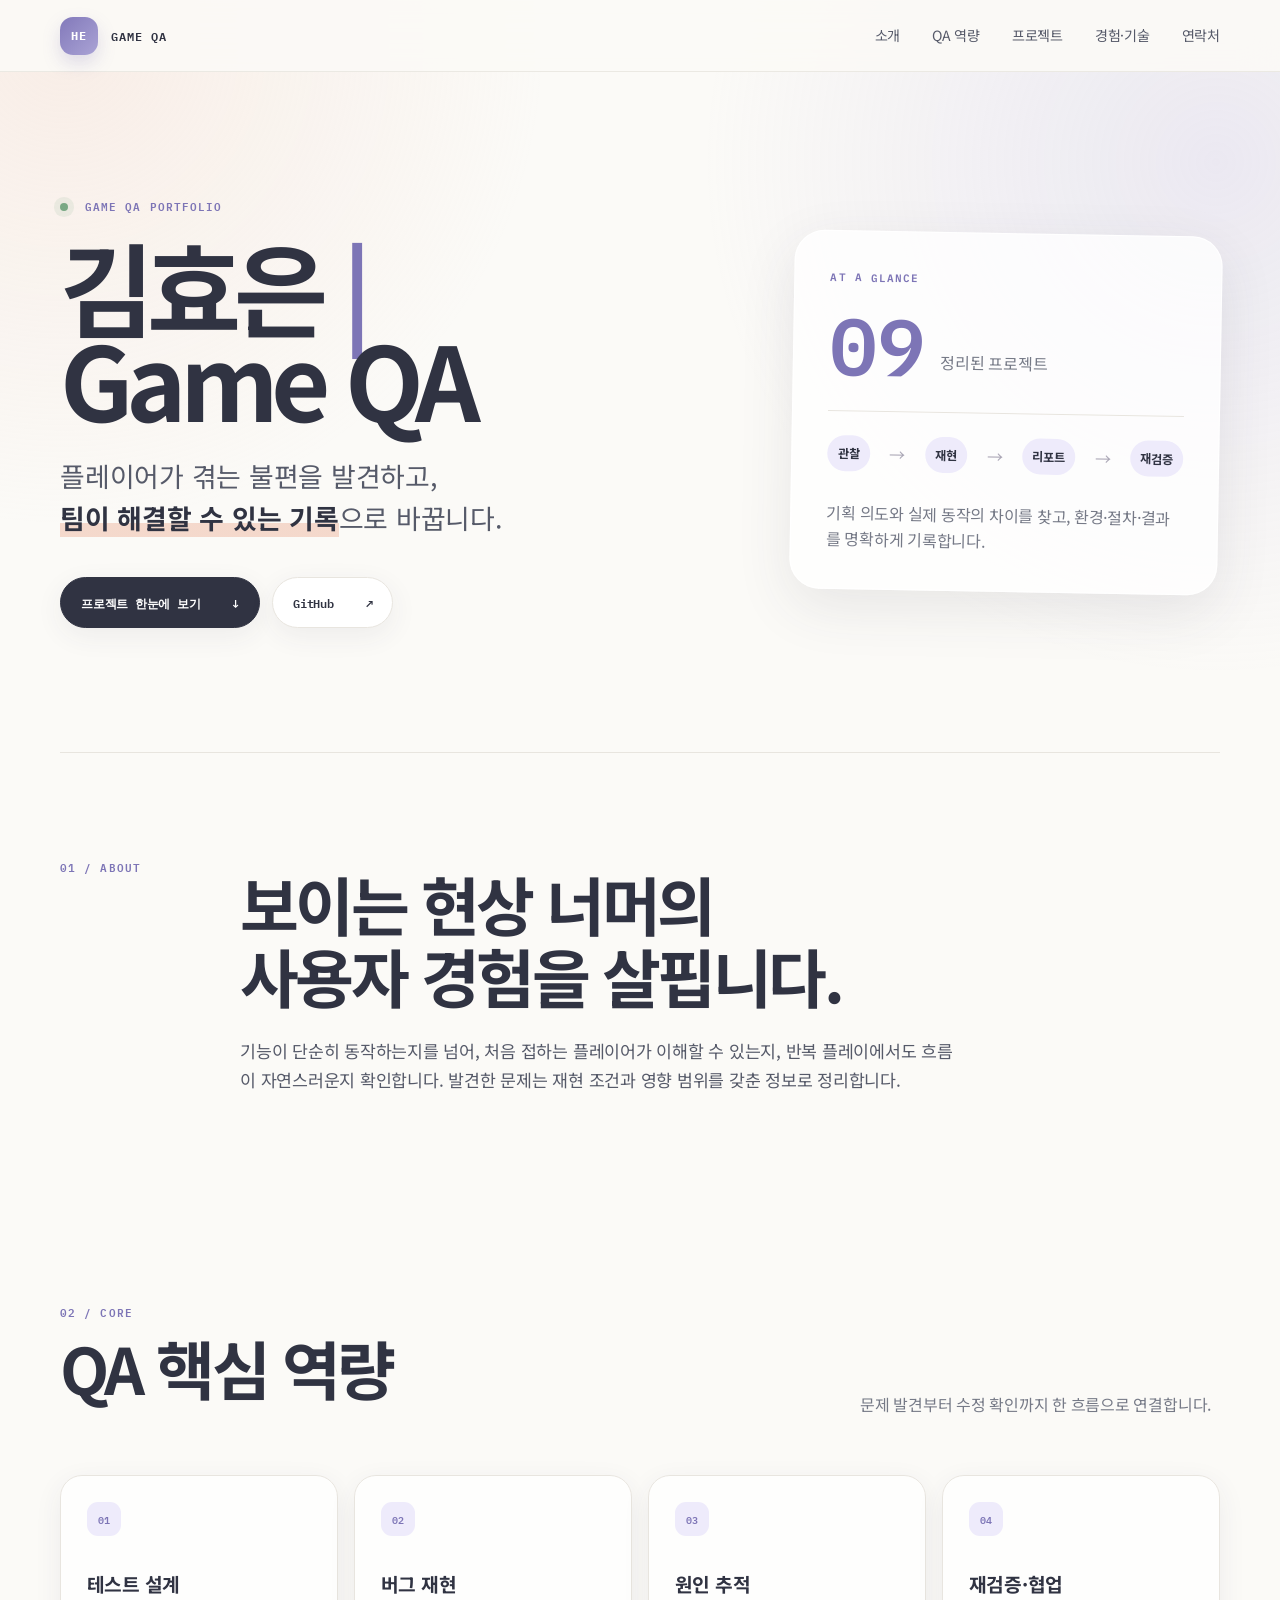
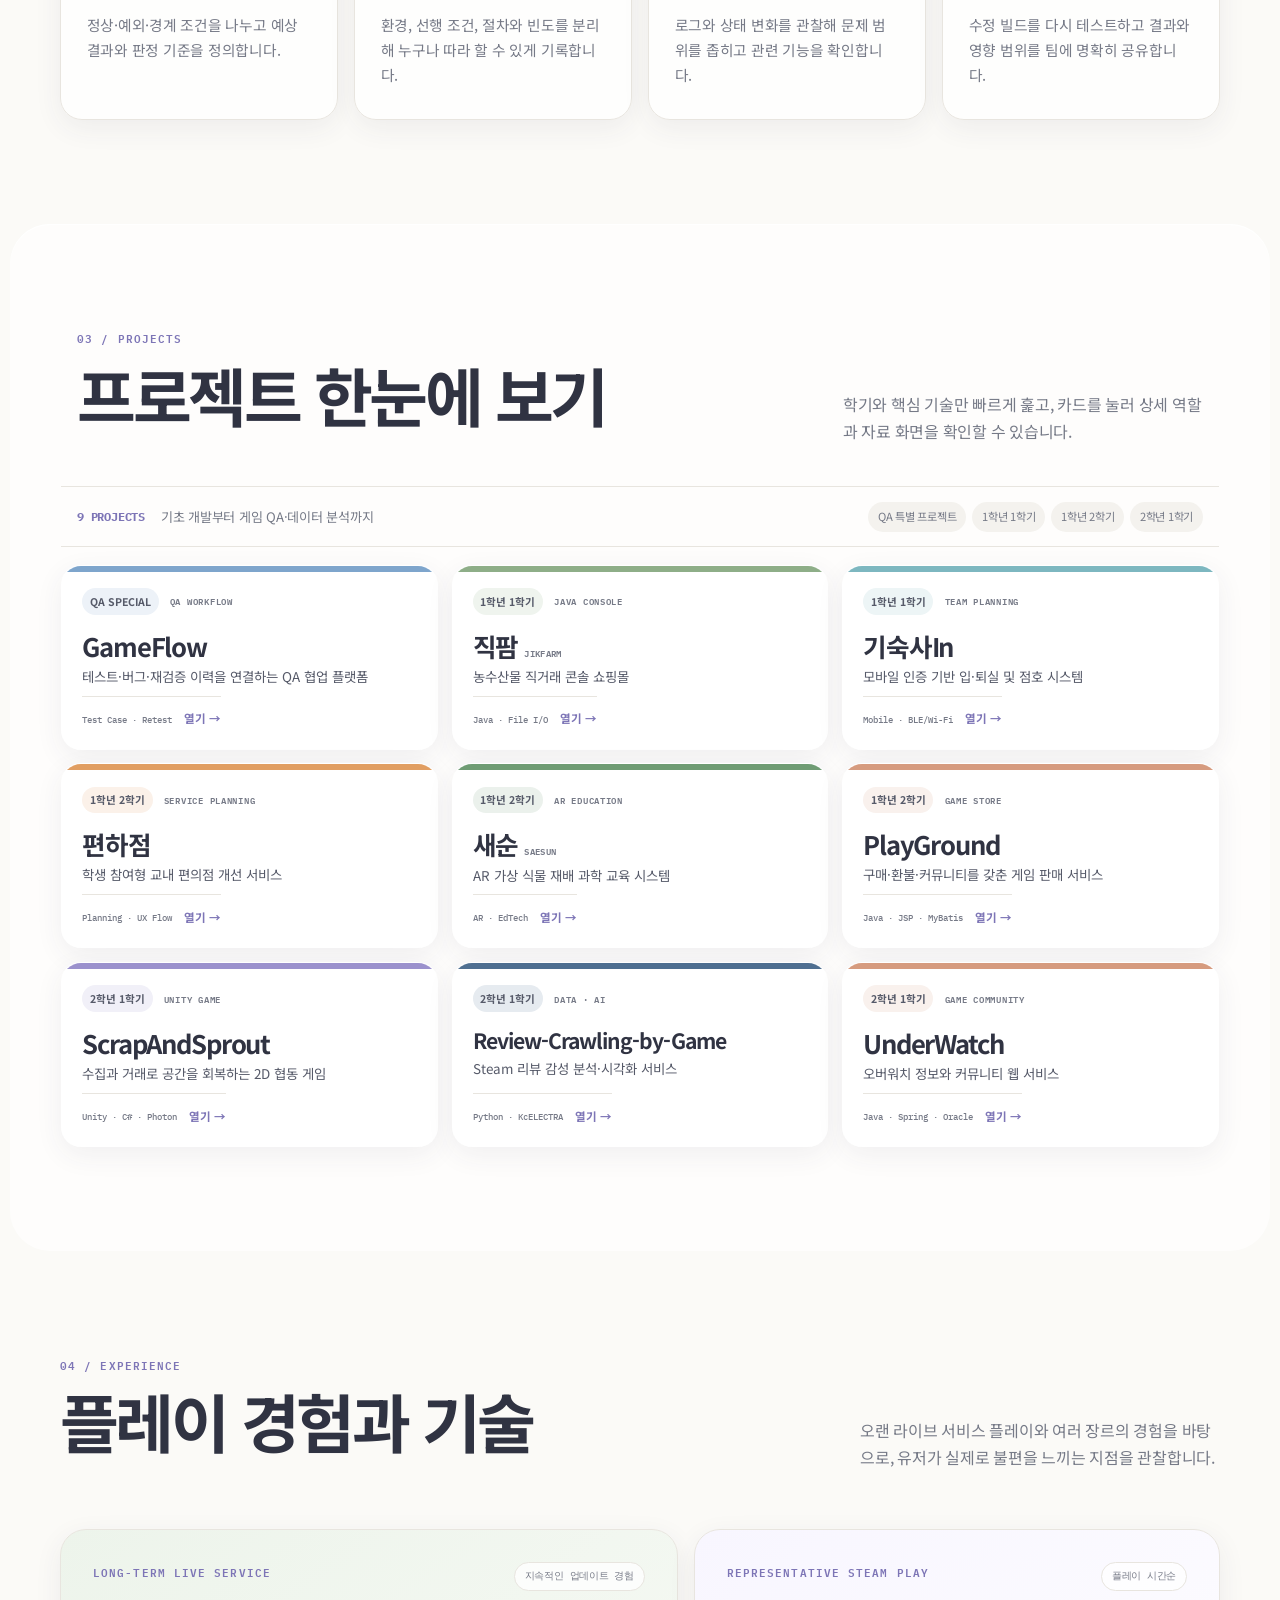
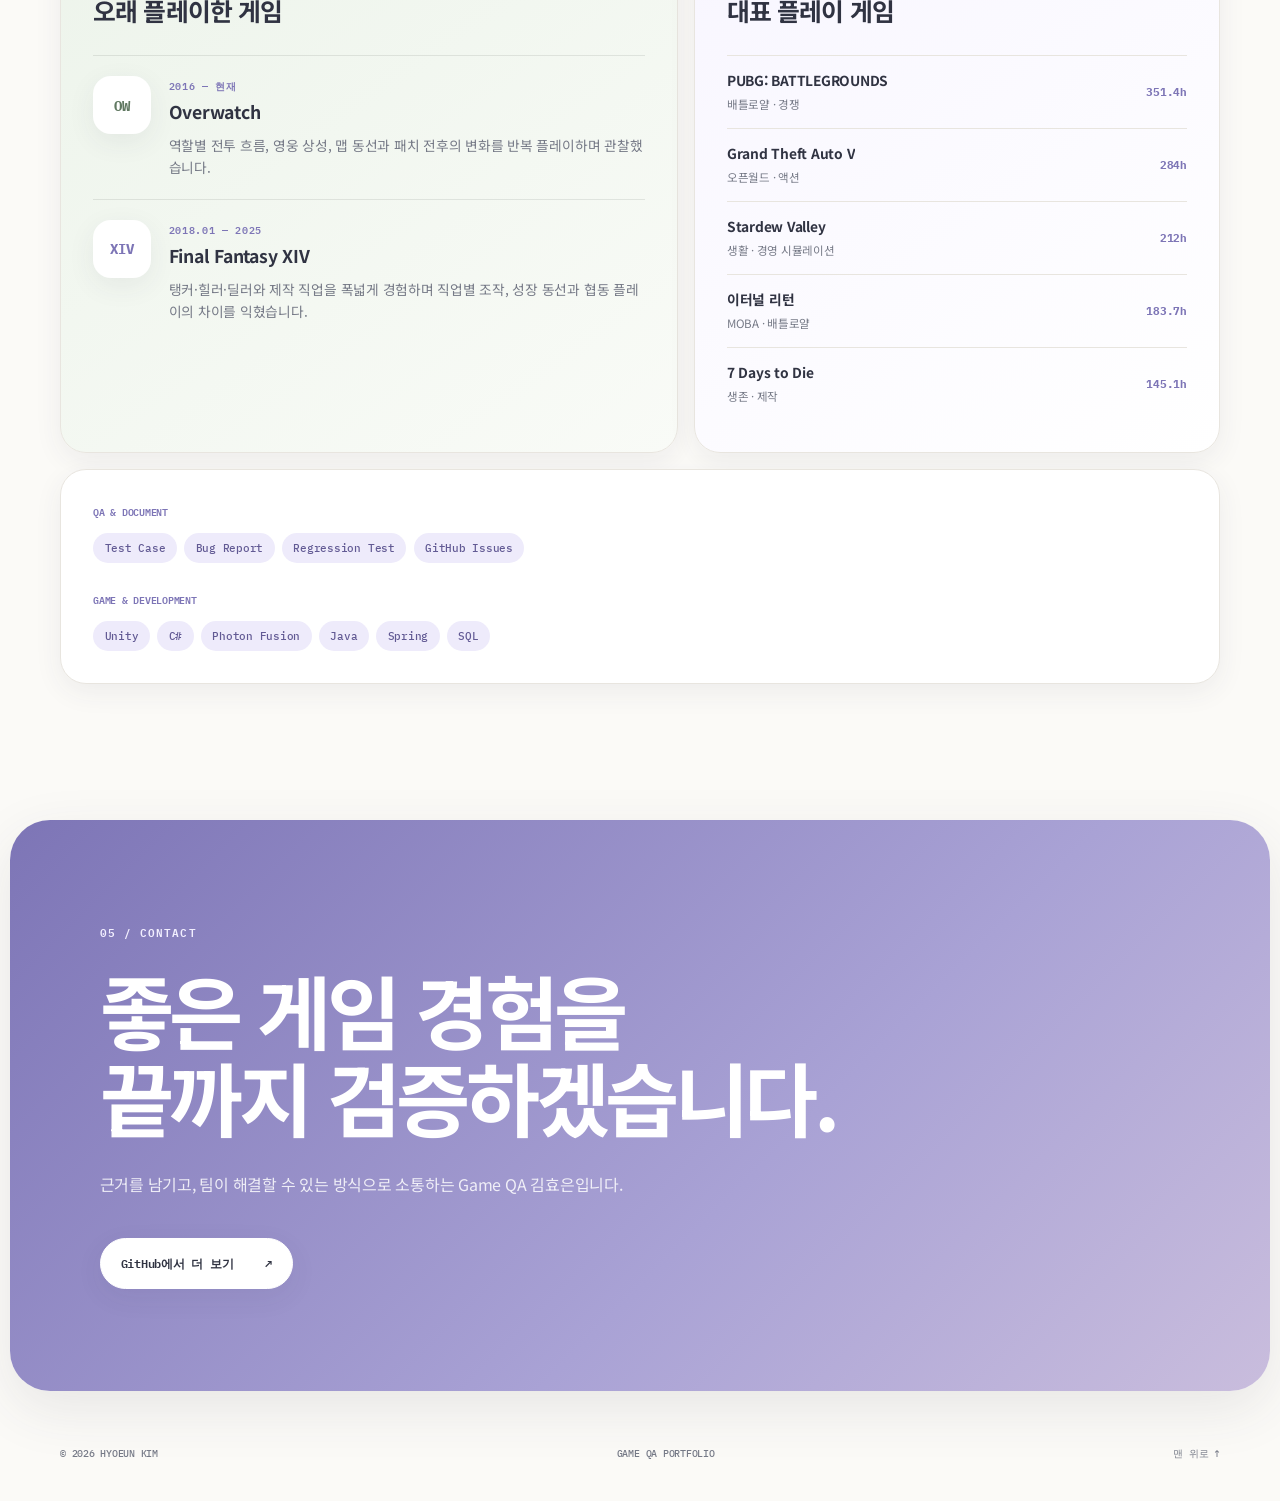
==== commit b6d47dcf: "프로젝트 상세 영상 영역 추가" ====
--- a/index.html
+++ b/index.html
@@ -195,6 +195,10 @@
         <div class="gallery-heading"><div><p class="project-type">PROJECT MATERIALS</p><h3>자료로 보는 프로젝트</h3></div><span>이미지를 누르면 크게 볼 수 있습니다.</span></div>
         <div id="dialog-gallery" class="gallery-grid"></div>
       </section>
+      <section class="project-video" id="dialog-video-section" hidden>
+        <div class="gallery-heading"><div><p class="project-type">PROJECT VIDEO</p><h3 id="dialog-video-title">프로젝트 영상</h3></div><a id="dialog-video-link" target="_blank" rel="noreferrer">YouTube에서 보기 ↗</a></div>
+        <div class="video-frame"><iframe id="dialog-video" loading="lazy" allow="accelerometer; autoplay; clipboard-write; encrypted-media; gyroscope; picture-in-picture; web-share" referrerpolicy="strict-origin-when-cross-origin" allowfullscreen></iframe></div>
+      </section>
       <a id="dialog-link" class="button primary dialog-link" target="_blank" rel="noreferrer">GitHub 저장소 보기 <span>↗</span></a>
     </div>
   </div>
--- a/css/styles.css
+++ b/css/styles.css
@@ -37,12 +37,13 @@
 .project-card>strong{display:block;margin:1.05rem 0 .35rem;font-size:clamp(1.4rem,2vw,1.85rem);letter-spacing:-.045em;line-height:1.12}.project-card.long-title>strong{font-size:clamp(1.15rem,1.65vw,1.5rem);overflow-wrap:anywhere}.project-card strong small{font:600 .58rem var(--mono);color:var(--muted);letter-spacing:.04em}.project-card>p{margin:0;color:var(--ink-soft);font-size:.84rem;line-height:1.5}.card-footer{margin-top:auto;padding-top:.8rem;display:flex;align-items:center;justify-content:space-between;gap:.75rem;border-top:1px solid var(--line)}.card-footer i{font:500 .59rem var(--mono);font-style:normal;color:var(--muted)}.card-footer b{font-size:.72rem;color:var(--lavender);white-space:nowrap}
 .accent-purple{--accent:#9b91cd}.accent-blue{--accent:#7ea5cc}.accent-peach{--accent:#d69b7f}.accent-green{--accent:#8eae88}.accent-sky{--accent:#7db7c0}.accent-orange{--accent:#e19e62}.accent-leaf{--accent:#6f9c74}.accent-navy{--accent:#4f6f91}
 .experience-grid{display:grid;grid-template-columns:1.08fr .92fr;gap:1rem}.play-history-card,.steam-play-card,.tool-card{padding:2rem;border-radius:26px;background:#fff;border:1px solid var(--line);box-shadow:var(--shadow-soft)}.play-history-card{background:linear-gradient(145deg,var(--sage-soft),#f9fbf7)}.steam-play-card{background:linear-gradient(145deg,#f8f6ff,#fff)}.experience-card-head{display:flex;align-items:flex-start;justify-content:space-between;gap:1rem;margin-bottom:1.5rem}.experience-card-head h3{margin:.55rem 0 0;font-size:1.55rem;letter-spacing:-.035em}.experience-card-head>span{padding:.4rem .62rem;border-radius:999px;background:rgba(255,255,255,.78);border:1px solid var(--line);font:500 .6rem var(--mono);color:var(--muted);white-space:nowrap}.game-highlight{display:grid;grid-template-columns:auto 1fr;gap:1.1rem;align-items:start;padding:1.25rem 0;border-top:1px solid rgba(66,78,66,.12)}.game-mark{display:grid;place-items:center;width:58px;height:58px;border-radius:18px;background:#fff;font:800 .9rem var(--mono);box-shadow:var(--shadow-soft)}.overwatch-mark{color:#617962}.ffxiv-mark{color:#7d75b6}.game-period{margin:0 0 .2rem;font:600 .6rem var(--mono);letter-spacing:.07em;color:var(--lavender)}.game-highlight h4{margin:0 0 .45rem;font-size:1.1rem}.game-highlight p:last-child{margin:0;color:var(--muted);font-size:.86rem;line-height:1.62}.steam-game-list{list-style:none;padding:0;margin:0}.steam-game-list li{display:flex;align-items:center;justify-content:space-between;gap:1rem;padding:.83rem 0;border-top:1px solid var(--line)}.steam-game-list li div{display:flex;min-width:0;flex-direction:column;gap:.18rem}.steam-game-list strong{overflow:hidden;text-overflow:ellipsis;white-space:nowrap;font-size:.86rem}.steam-game-list span{font-size:.72rem;color:var(--muted)}.steam-game-list b{font:700 .7rem var(--mono);color:var(--lavender);white-space:nowrap}.experience-tools{grid-column:1/-1}.tool-card h3{font:600 .64rem var(--mono);color:var(--lavender);margin:0 0 .85rem}.tool-card h3:not(:first-child){margin-top:1.7rem}.tool-card p{display:flex;flex-wrap:wrap;gap:.45rem;margin:0}.tool-card span,.dialog-tags span{padding:.48rem .72rem;border-radius:999px;background:var(--lavender-soft);font:500 .67rem var(--mono);color:#625a94}
-.contact{margin:2rem auto;width:min(1280px,calc(100% - 1.25rem));padding:clamp(4rem,8vw,7.5rem) clamp(1.5rem,7vw,7rem);border-radius:40px;background:linear-gradient(135deg,#7d75b6,#a9a2d5 60%,#c9bddd);color:#fff;box-shadow:var(--shadow);scroll-margin-top:72px}.contact .section-index{color:#f2efff}.contact h2{max-width:900px;font-size:clamp(3rem,7vw,7rem);line-height:1.02;letter-spacing:-.06em;margin:1.5rem 0 2rem}.contact>p:not(.section-index){max-width:620px;color:rgba(255,255,255,.84)}.button.light{margin-top:1.5rem;color:var(--ink);background:#fff;border-color:#fff}
+.contact{margin:2rem auto;width:min(1280px,calc(100% - 1.25rem));padding:clamp(4rem,8vw,7.5rem) clamp(1.5rem,7vw,7rem);border-radius:40px;background:linear-gradient(135deg,#7d75b6,#a9a2d5 60%,#c9bddd);color:#fff;box-shadow:var(--shadow);scroll-margin-top:72px}.contact .section-index{color:#f2efff}.contact h2{max-width:none;font-size:clamp(3rem,6.3vw,5.6rem);line-height:1.08;letter-spacing:-.055em;margin:1.5rem 0 2rem;word-break:keep-all}.contact h2 span{display:block;white-space:nowrap}.contact>p:not(.section-index){max-width:620px;color:rgba(255,255,255,.84)}.button.light{margin-top:1.5rem;color:var(--ink);background:#fff;border-color:#fff}
 footer{width:min(1160px,calc(100% - 2.5rem));margin:auto;padding:1.5rem 0 2.5rem;display:flex;justify-content:space-between;color:var(--muted);font:500 .62rem var(--mono)}
 .project-dialog{width:min(1120px,calc(100% - 1.5rem));max-height:calc(100vh - 1.5rem);padding:0;border:0;border-radius:30px;background:#fff;color:var(--ink);box-shadow:0 35px 120px rgba(35,32,48,.3)}.project-dialog::backdrop{background:rgba(37,35,45,.58);backdrop-filter:blur(5px)}.dialog-shell{position:relative}.dialog-close{position:sticky;float:right;top:1rem;margin:1rem 1rem 0 0;z-index:5;width:44px;height:44px;border:1px solid var(--line);border-radius:50%;background:rgba(255,255,255,.92);font-size:1.7rem;line-height:1;color:var(--ink);cursor:pointer;box-shadow:var(--shadow-soft)}.dialog-content{padding:clamp(2rem,5vw,5rem)}.dialog-header{max-width:820px}.dialog-header h2{font-size:clamp(2.8rem,7vw,6.4rem);line-height:.95;letter-spacing:-.065em;margin:1rem 0 1.4rem}.dialog-summary{font-size:clamp(1.1rem,2vw,1.4rem);color:var(--ink-soft);max-width:760px}.dialog-tags{display:flex;flex-wrap:wrap;gap:.45rem;margin-top:1.5rem}.dialog-facts{display:grid;grid-template-columns:1.05fr 1fr 1.05fr;gap:1rem;margin:3rem 0}.dialog-facts section{padding:1.5rem;border-radius:20px;background:#f8f7f4;border:1px solid var(--line)}.dialog-facts h3{margin:0 0 .8rem;font-size:.9rem}.dialog-facts p,.dialog-facts ul{margin:0;color:var(--muted);font-size:.92rem}.dialog-facts ul{padding-left:1.2rem}.dialog-facts li+li{margin-top:.35rem}
 .project-gallery{margin-top:4rem;padding-top:3rem;border-top:1px solid var(--line)}.gallery-heading{display:flex;align-items:end;justify-content:space-between;gap:2rem;margin-bottom:1.3rem}.gallery-heading h3{font-size:1.7rem;margin:.35rem 0 0}.gallery-heading>span{font-size:.78rem;color:var(--muted)}.gallery-grid{display:grid;grid-template-columns:repeat(2,1fr);gap:1rem}.gallery-grid figure{margin:0;min-width:0}.gallery-grid a{display:block;overflow:hidden;border-radius:18px;background:#f3f1ed;border:1px solid var(--line)}.gallery-grid img{display:block;width:100%;aspect-ratio:16/9;object-fit:cover;transition:transform .25s}.gallery-grid a:hover img{transform:scale(1.025)}.gallery-grid figcaption{padding:.7rem .2rem 0;color:var(--muted);font-size:.8rem}.gallery-grid .portrait img{aspect-ratio:4/5;object-fit:contain}.dialog-link{margin-top:3rem}.dialog-link[hidden]{display:none}
 body.dialog-open{overflow:hidden}
 @media(max-width:980px){.hero{grid-template-columns:1fr;min-height:auto}.hero-summary{max-width:650px;transform:none}.strength-grid{grid-template-columns:repeat(2,1fr)}.project-overview-grid{grid-template-columns:repeat(2,minmax(0,1fr))}.project-overview-head{align-items:flex-start;flex-direction:column;gap:.7rem}.project-legend{justify-content:flex-start}.section-heading{grid-template-columns:1fr}.section-heading>p{max-width:600px}.experience-grid{grid-template-columns:1fr}.dialog-facts{grid-template-columns:1fr}.dialog-facts section{padding:1.25rem}}
-@media(max-width:760px){.site-header{height:64px}.menu-button{display:block}.site-header nav{display:none;position:absolute;top:64px;left:.75rem;right:.75rem;flex-direction:column;gap:0;padding:.6rem 1.1rem;border:1px solid var(--line);border-radius:18px;background:rgba(255,255,255,.98);box-shadow:var(--shadow)}.site-header nav.open{display:flex}.site-header nav a{padding:.8rem 0;border-bottom:1px solid var(--line)}.hero,.section{width:min(100% - 1.5rem,1160px)}.hero{padding:4rem 0}.hero h1{font-size:clamp(3.5rem,18vw,5.5rem)}.actions{flex-direction:column}.button{width:100%}.hero-summary{padding:1.5rem;border-radius:24px}.summary-number strong{font-size:4rem}.qa-flow{display:grid;grid-template-columns:1fr auto 1fr auto 1fr auto 1fr}.qa-flow span{text-align:center;padding:.45rem .3rem}.section{padding:4.5rem 0}.intro{grid-template-columns:1fr;gap:1.5rem}.strength-grid{grid-template-columns:1fr}.strength-grid article{min-height:190px}.project-section{width:calc(100% - .75rem);padding:4.5rem .75rem;border-radius:28px}.project-heading{padding-inline:.25rem}.project-overview-head{margin-inline:.25rem;padding:.8rem 0}.project-overview-head p{align-items:flex-start;flex-direction:column;gap:.2rem}.project-legend{gap:.3rem}.project-legend span{font-size:.65rem}.project-overview-grid{grid-template-columns:1fr}.project-card{min-height:175px;padding:1.2rem}.card-footer i{max-width:70%}.play-history-card,.steam-play-card,.tool-card{padding:1.35rem}.experience-card-head{flex-direction:column;gap:.65rem}.experience-card-head>span{white-space:normal}.game-highlight{grid-template-columns:1fr;gap:.75rem}.game-mark{width:50px;height:50px;border-radius:15px}.steam-game-list strong{white-space:normal}.gallery-grid{grid-template-columns:1fr}.gallery-heading{align-items:flex-start;flex-direction:column;gap:.4rem}.project-dialog{width:calc(100% - .5rem);max-height:calc(100vh - .5rem);border-radius:22px}.dialog-content{padding:4.2rem 1.2rem 2rem}.dialog-header h2{font-size:clamp(2.6rem,14vw,4.5rem)}.dialog-facts{margin:2rem 0}.project-gallery{margin-top:3rem;padding-top:2rem}.contact{width:calc(100% - .75rem);border-radius:28px}.contact h2{font-size:clamp(2.8rem,13vw,5rem)}footer{flex-direction:column;gap:.5rem}}
+@media(max-width:760px){.site-header{height:64px}.menu-button{display:block}.site-header nav{display:none;position:absolute;top:64px;left:.75rem;right:.75rem;flex-direction:column;gap:0;padding:.6rem 1.1rem;border:1px solid var(--line);border-radius:18px;background:rgba(255,255,255,.98);box-shadow:var(--shadow)}.site-header nav.open{display:flex}.site-header nav a{padding:.rem 0;border-bottom:1px solid var(--line)}.hero,.section{width:min(100% - 1.5rem,1160px)}.hero{padding:4rem 0}.hero h1{font-size:clamp(3.5rem,18vw,5.5rem)}.actions{flex-direction:column}.button{width:100%}.hero-summary{padding:1.5rem;border-radius:24px}.summary-number strong{font-size:4rem}.qa-flow{display:grid;grid-template-columns:1fr auto 1fr auto 1fr auto 1fr}.qa-flow span{text-align:center;padding:.45rem .3rem}.section{padding:4.5rem 0}.intro{grid-template-columns:1fr;gap:1.5rem}.strength-grid{grid-template-columns:1fr}.strength-grid article{min-height:190px}.project-section{width:calc(100% - .75rem);padding:4.5rem .75rem;border-radius:28px}.project-heading{padding-inline:.25rem}.project-overview-head{margin-inline:.25rem;padding:.8rem 0}.project-overview-head p{align-items:flex-start;flex-direction:column;gap:.2rem}.project-legend{gap:.3rem}.project-legend span{font-size:.65rem}.project-overview-grid{grid-template-columns:1fr}.project-card{min-height:175px;padding:1.2rem}.card-footer i{max-width:70%}.play-history-card,.steam-play-card,.tool-card{padding:1.35rem}.experience-card-head{flex-direction:column;gap:.65rem}.experience-card-head>span{white-space:normal}.game-highlight{grid-template-columns:1fr;gap:.75rem}.game-mark{width:50px;height:50px;border-radius:15px}.steam-game-list strong{white-space:normal}.gallery-grid{grid-template-columns:1fr}.gallery-heading{align-items:flex-start;flex-direction:column;gap:.4rem}.project-dialog{width:calc(100% - .5rem);max-height:calc(100vh - .5rem);border-radius:22px}.dialog-content{padding:4.2rem 1.2rem 2rem}.dialog-header h2{font-size:clamp(2.6rem,14vw,4.5rem)}.dialog-facts{margin:2rem 0}.project-gallery{margin-top:3rem;padding-top:2rem}.contact{width:calc(100% - .75rem);border-radius:28px}.contact h2{font-size:clamp(2.55rem,12vw,4rem)}.contact h2 span{white-space:normal}footer{flex-direction:column;gap:.5rem}}
+@media(max-width:760px){.site-header nav a{padding:.8rem 0}}
 @media(prefers-reduced-motion:reduce){html{scroll-behavior:auto}*,*:before,*:after{transition:none!important}}
 
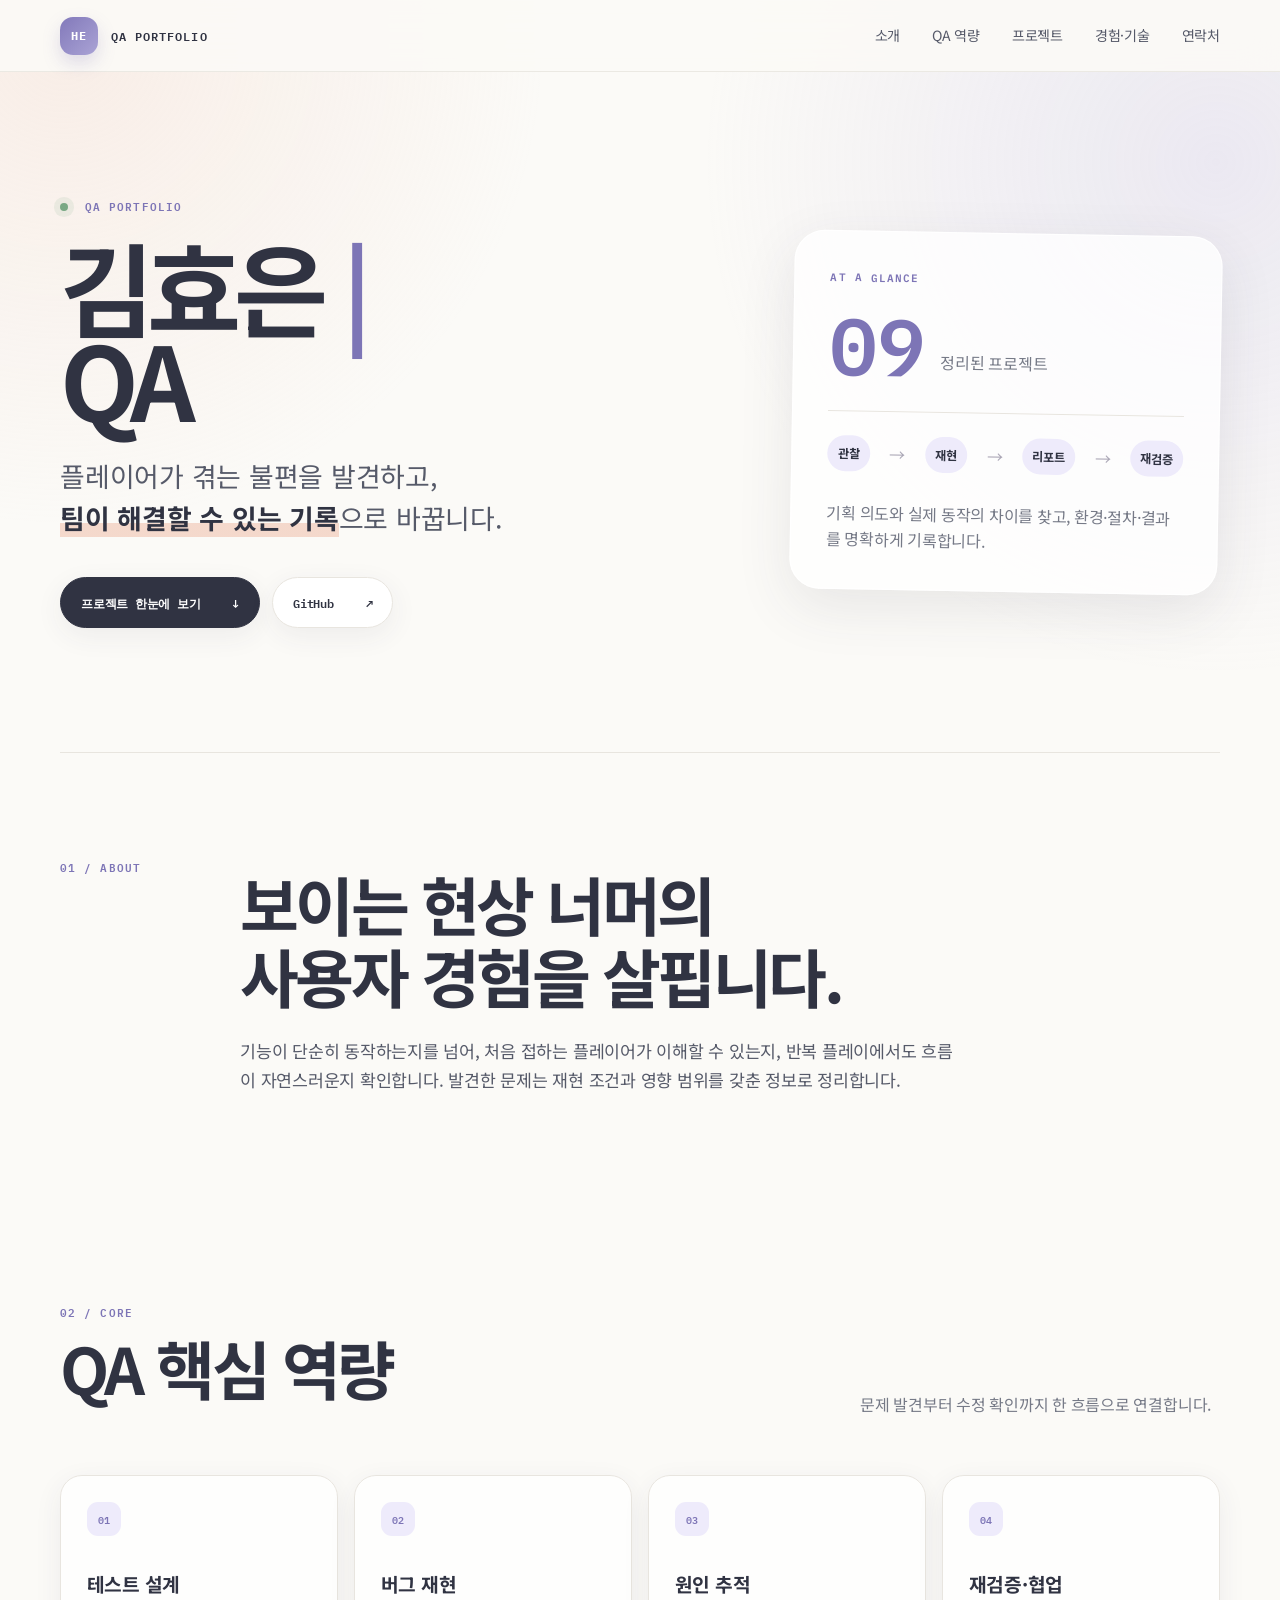
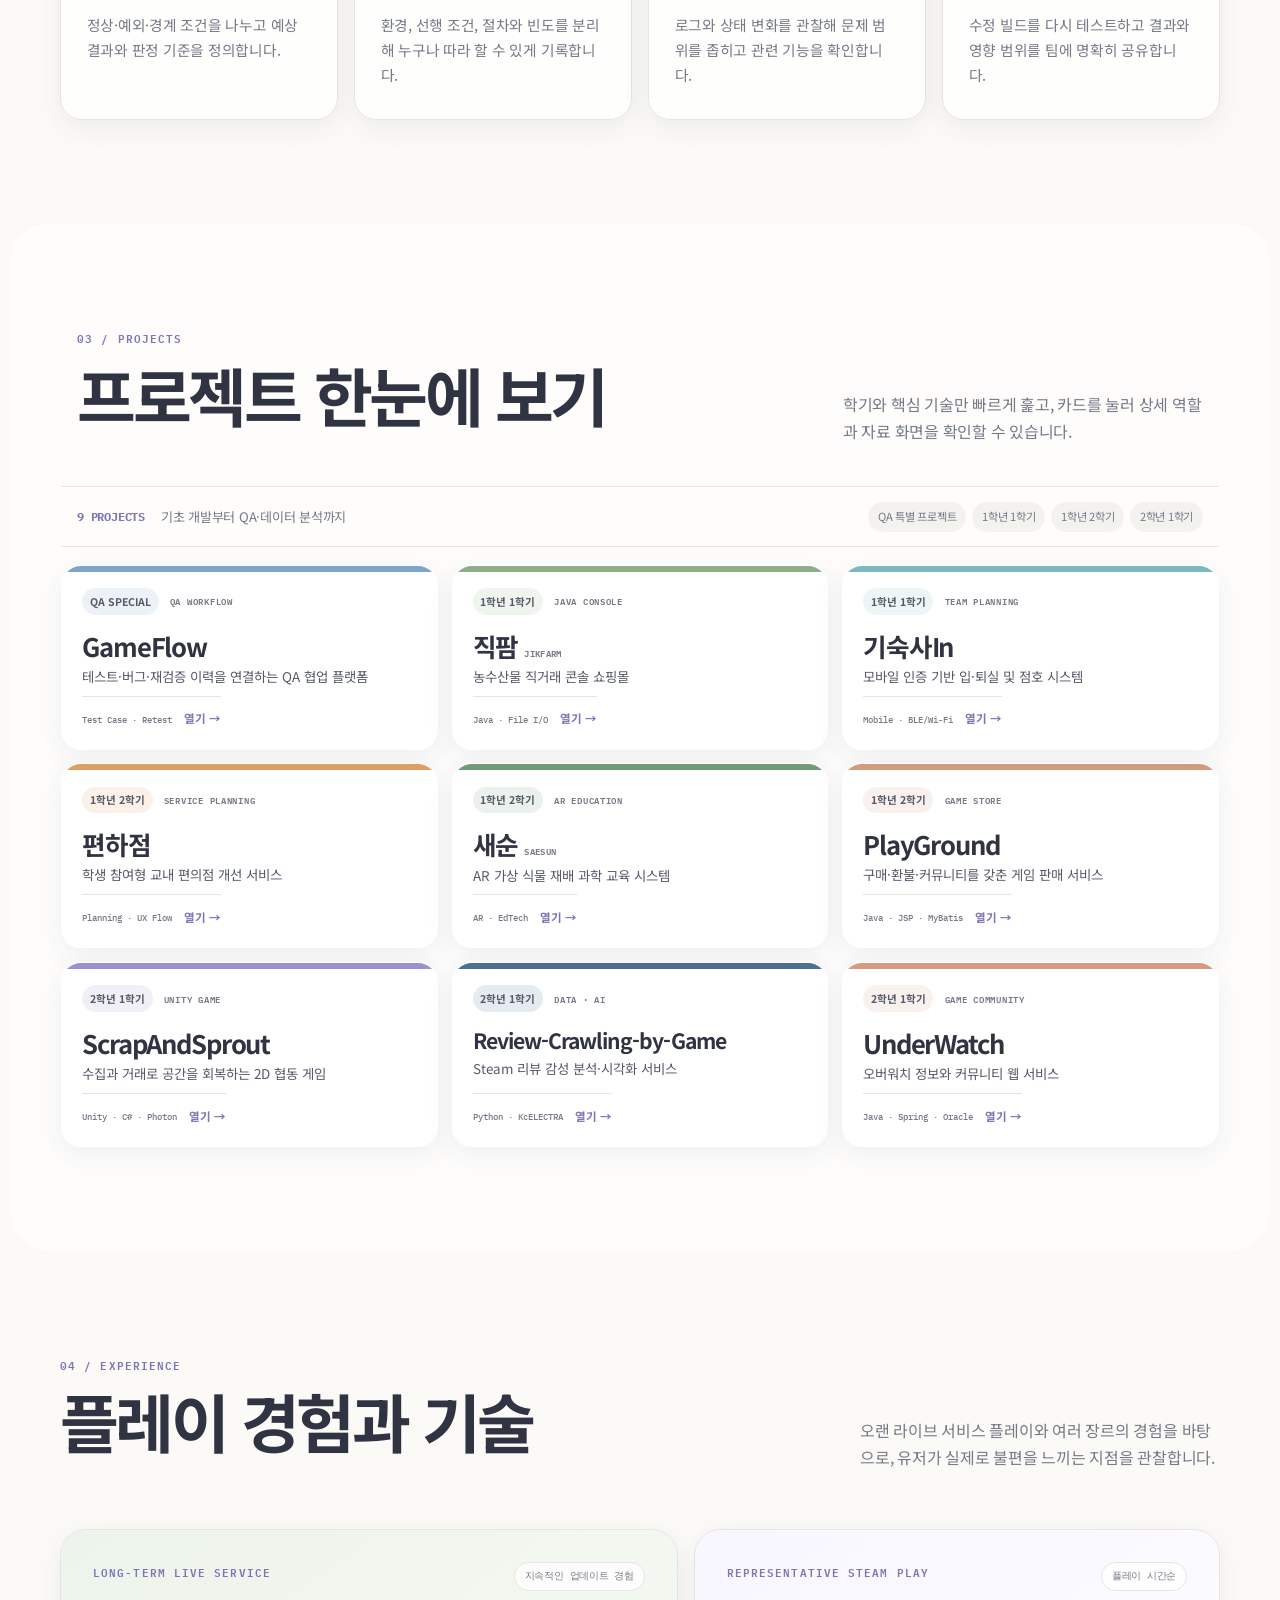
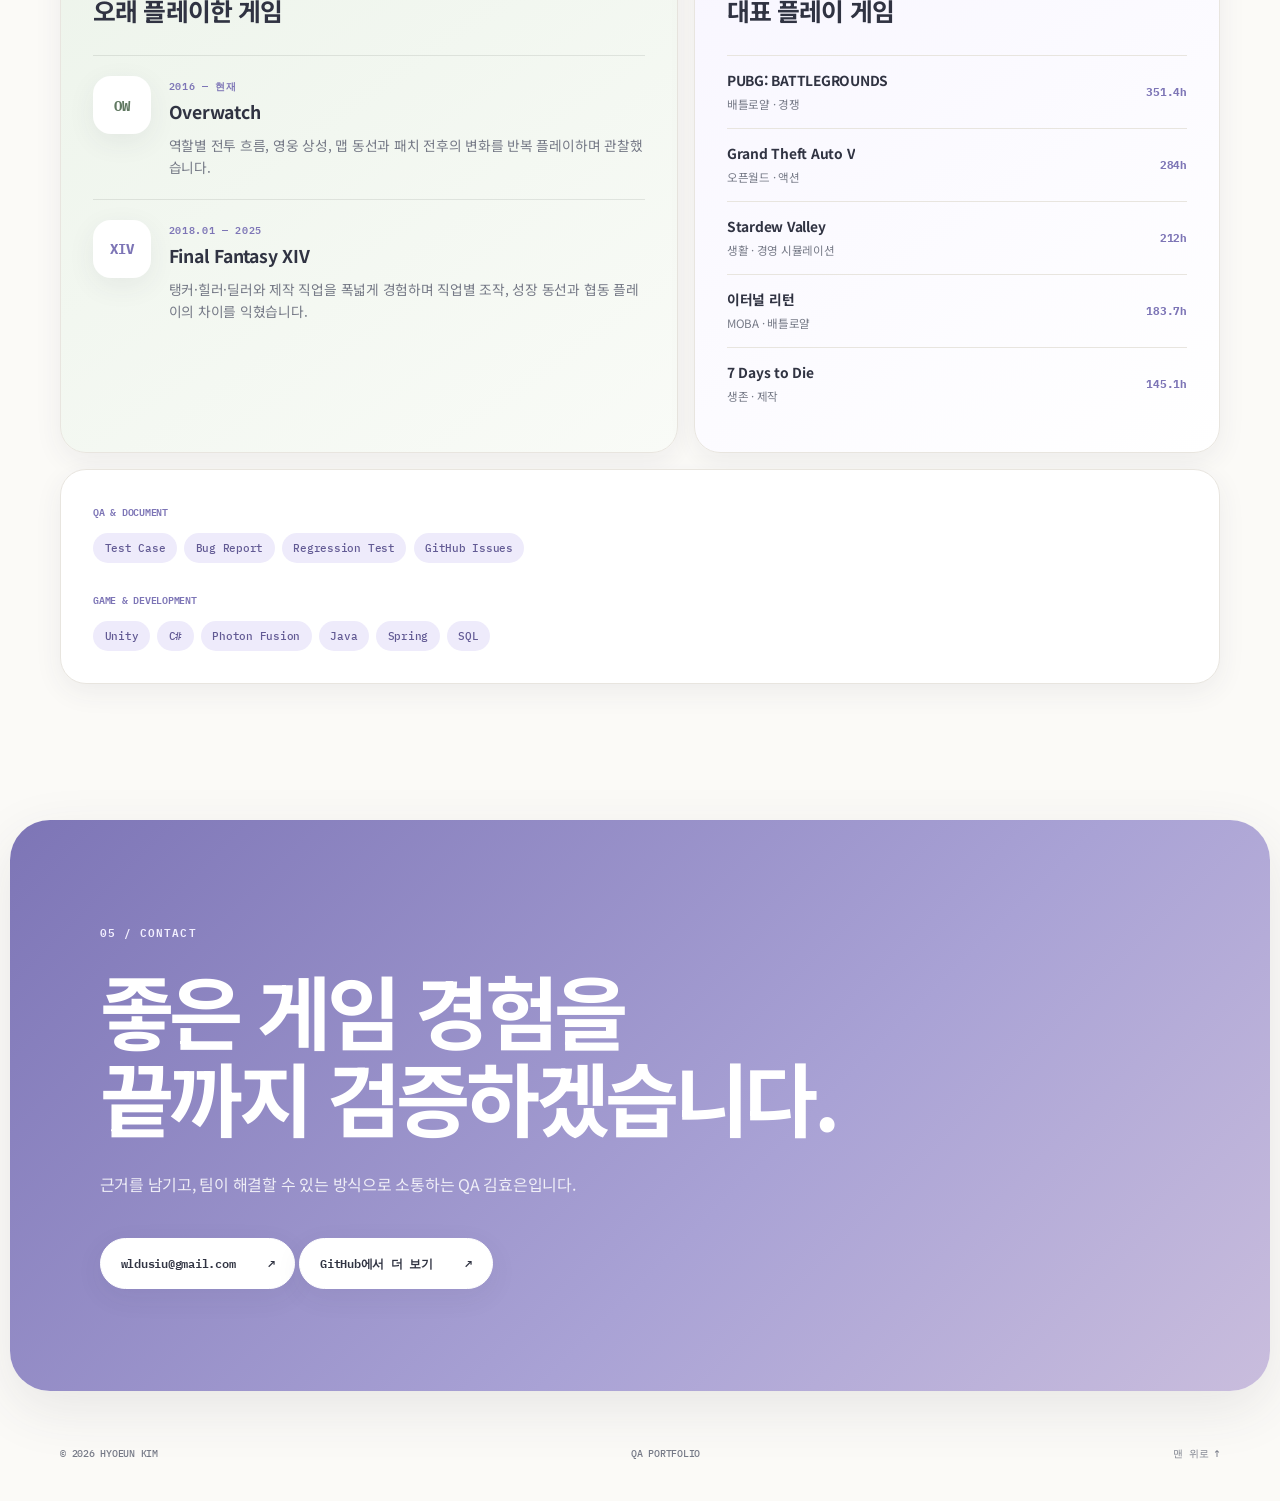
==== commit 2ef74eb6: "QA 포트폴리오 표기 및 이메일 연락처 추가" ====
--- a/index.html
+++ b/index.html
@@ -3,11 +3,11 @@
 <head>
   <meta charset="utf-8">
   <meta name="viewport" content="width=device-width, initial-scale=1">
-  <meta name="description" content="김효은 Game QA 포트폴리오 - 테스트 설계, 버그 재현, 프로젝트 경험">
+  <meta name="description" content="김효은 QA 포트폴리오 - 테스트 설계, 버그 재현, 프로젝트 경험">
   <meta name="theme-color" content="#fbfaf7">
-  <meta property="og:title" content="김효은 | Game QA Portfolio">
-  <meta property="og:description" content="관찰한 문제를 재현 가능한 기록으로 바꾸는 Game QA 김효은입니다.">
-  <title>김효은 | Game QA Portfolio</title>
+  <meta property="og:title" content="김효은 | QA Portfolio">
+  <meta property="og:description" content="관찰한 문제를 재현 가능한 기록으로 바꾸는 QA 김효은입니다.">
+  <title>김효은 | QA Portfolio</title>
   <link rel="icon" href="assets/favicon.ico">
   <link rel="preconnect" href="https://fonts.googleapis.com">
   <link rel="preconnect" href="https://fonts.gstatic.com" crossorigin>
@@ -17,7 +17,7 @@
 <body>
 <a class="skip" href="#main">본문 바로가기</a>
 <header class="site-header">
-  <a class="brand" href="#top" aria-label="처음으로"><b>HE</b><span>GAME QA</span></a>
+  <a class="brand" href="#top" aria-label="처음으로"><b>HE</b><span>QA PORTFOLIO</span></a>
   <button class="menu-button" type="button" aria-expanded="false" aria-controls="navigation">메뉴</button>
   <nav id="navigation" aria-label="주요 메뉴">
     <a href="#about">소개</a><a href="#strengths">QA 역량</a><a href="#projects">프로젝트</a><a href="#experience">경험·기술</a><a href="#contact">연락처</a>
@@ -27,8 +27,8 @@
 <main id="main">
   <section class="hero" id="top">
     <div class="hero-copy">
-      <p class="eyebrow"><span></span> GAME QA PORTFOLIO</p>
-      <h1>김효은 <em>|</em><br>Game QA</h1>
+      <p class="eyebrow"><span></span> QA PORTFOLIO</p>
+      <h1>김효은 <em>|</em><br>QA</h1>
       <p class="hero-lead">플레이어가 겪는 불편을 발견하고,<br><strong>팀이 해결할 수 있는 기록</strong>으로 바꿉니다.</p>
       <div class="actions">
         <a class="button primary" href="#projects">프로젝트 한눈에 보기 <span>↓</span></a>
@@ -71,7 +71,7 @@
     </div>
 
     <div class="project-overview-head">
-      <p><strong>9 PROJECTS</strong><span>기초 개발부터 게임 QA·데이터 분석까지</span></p>
+      <p><strong>9 PROJECTS</strong><span>기초 개발부터 QA·데이터 분석까지</span></p>
       <div class="project-legend" aria-label="프로젝트 분류">
         <span>QA 특별 프로젝트</span><span>1학년 1학기</span><span>1학년 2학기</span><span>2학년 1학기</span>
       </div>
@@ -171,12 +171,15 @@
   <section class="contact" id="contact">
     <p class="section-index">05 / CONTACT</p>
     <h2><span>좋은 게임 경험을</span><span>끝까지 검증하겠습니다.</span></h2>
-    <p>근거를 남기고, 팀이 해결할 수 있는 방식으로 소통하는 Game QA 김효은입니다.</p>
-    <a class="button light" href="https://github.com/kimhyoeun98" target="_blank" rel="noreferrer">GitHub에서 더 보기 <span>↗</span></a>
+    <p>근거를 남기고, 팀이 해결할 수 있는 방식으로 소통하는 QA 김효은입니다.</p>
+    <div class="contact-actions">
+      <a class="button light" href="mailto:wldusiu@gmail.com" aria-label="김효은에게 이메일 보내기">wldusiu@gmail.com <span>↗</span></a>
+      <a class="button light" href="https://github.com/kimhyoeun98" target="_blank" rel="noreferrer">GitHub에서 더 보기 <span>↗</span></a>
+    </div>
   </section>
 </main>
 
-<footer><span>© 2026 HYOEUN KIM</span><span>GAME QA PORTFOLIO</span><a href="#top">맨 위로 ↑</a></footer>
+<footer><span>© 2026 HYOEUN KIM</span><span>QA PORTFOLIO</span><a href="#top">맨 위로 ↑</a></footer>
 
 <dialog class="project-dialog" id="project-dialog" aria-labelledby="dialog-title">
   <div class="dialog-shell">
--- a/css/styles.css
+++ b/css/styles.css
@@ -41,6 +41,7 @@
 footer{width:min(1160px,calc(100% - 2.5rem));margin:auto;padding:1.5rem 0 2.5rem;display:flex;justify-content:space-between;color:var(--muted);font:500 .62rem var(--mono)}
 .project-dialog{width:min(1120px,calc(100% - 1.5rem));max-height:calc(100vh - 1.5rem);padding:0;border:0;border-radius:30px;background:#fff;color:var(--ink);box-shadow:0 35px 120px rgba(35,32,48,.3)}.project-dialog::backdrop{background:rgba(37,35,45,.58);backdrop-filter:blur(5px)}.dialog-shell{position:relative}.dialog-close{position:sticky;float:right;top:1rem;margin:1rem 1rem 0 0;z-index:5;width:44px;height:44px;border:1px solid var(--line);border-radius:50%;background:rgba(255,255,255,.92);font-size:1.7rem;line-height:1;color:var(--ink);cursor:pointer;box-shadow:var(--shadow-soft)}.dialog-content{padding:clamp(2rem,5vw,5rem)}.dialog-header{max-width:820px}.dialog-header h2{font-size:clamp(2.8rem,7vw,6.4rem);line-height:.95;letter-spacing:-.065em;margin:1rem 0 1.4rem}.dialog-summary{font-size:clamp(1.1rem,2vw,1.4rem);color:var(--ink-soft);max-width:760px}.dialog-tags{display:flex;flex-wrap:wrap;gap:.45rem;margin-top:1.5rem}.dialog-facts{display:grid;grid-template-columns:1.05fr 1fr 1.05fr;gap:1rem;margin:3rem 0}.dialog-facts section{padding:1.5rem;border-radius:20px;background:#f8f7f4;border:1px solid var(--line)}.dialog-facts h3{margin:0 0 .8rem;font-size:.9rem}.dialog-facts p,.dialog-facts ul{margin:0;color:var(--muted);font-size:.92rem}.dialog-facts ul{padding-left:1.2rem}.dialog-facts li+li{margin-top:.35rem}
 .project-gallery{margin-top:4rem;padding-top:3rem;border-top:1px solid var(--line)}.gallery-heading{display:flex;align-items:end;justify-content:space-between;gap:2rem;margin-bottom:1.3rem}.gallery-heading h3{font-size:1.7rem;margin:.35rem 0 0}.gallery-heading>span{font-size:.78rem;color:var(--muted)}.gallery-grid{display:grid;grid-template-columns:repeat(2,1fr);gap:1rem}.gallery-grid figure{margin:0;min-width:0}.gallery-grid a{display:block;overflow:hidden;border-radius:18px;background:#f3f1ed;border:1px solid var(--line)}.gallery-grid img{display:block;width:100%;aspect-ratio:16/9;object-fit:cover;transition:transform .25s}.gallery-grid a:hover img{transform:scale(1.025)}.gallery-grid figcaption{padding:.7rem .2rem 0;color:var(--muted);font-size:.8rem}.gallery-grid .portrait img{aspect-ratio:4/5;object-fit:contain}.dialog-link{margin-top:3rem}.dialog-link[hidden]{display:none}
+.project-video{margin-top:4rem;padding-top:3rem;border-top:1px solid var(--line)}.project-video[hidden]{display:none}.project-video .gallery-heading>a{font:600 .68rem var(--mono);color:var(--lavender)}.video-frame{position:relative;overflow:hidden;aspect-ratio:16/9;border-radius:22px;background:#252532;box-shadow:var(--shadow-soft)}.video-frame iframe{position:absolute;inset:0;width:100%;height:100%;border:0}
 body.dialog-open{overflow:hidden}
 @media(max-width:980px){.hero{grid-template-columns:1fr;min-height:auto}.hero-summary{max-width:650px;transform:none}.strength-grid{grid-template-columns:repeat(2,1fr)}.project-overview-grid{grid-template-columns:repeat(2,minmax(0,1fr))}.project-overview-head{align-items:flex-start;flex-direction:column;gap:.7rem}.project-legend{justify-content:flex-start}.section-heading{grid-template-columns:1fr}.section-heading>p{max-width:600px}.experience-grid{grid-template-columns:1fr}.dialog-facts{grid-template-columns:1fr}.dialog-facts section{padding:1.25rem}}
 @media(max-width:760px){.site-header{height:64px}.menu-button{display:block}.site-header nav{display:none;position:absolute;top:64px;left:.75rem;right:.75rem;flex-direction:column;gap:0;padding:.6rem 1.1rem;border:1px solid var(--line);border-radius:18px;background:rgba(255,255,255,.98);box-shadow:var(--shadow)}.site-header nav.open{display:flex}.site-header nav a{padding:.rem 0;border-bottom:1px solid var(--line)}.hero,.section{width:min(100% - 1.5rem,1160px)}.hero{padding:4rem 0}.hero h1{font-size:clamp(3.5rem,18vw,5.5rem)}.actions{flex-direction:column}.button{width:100%}.hero-summary{padding:1.5rem;border-radius:24px}.summary-number strong{font-size:4rem}.qa-flow{display:grid;grid-template-columns:1fr auto 1fr auto 1fr auto 1fr}.qa-flow span{text-align:center;padding:.45rem .3rem}.section{padding:4.5rem 0}.intro{grid-template-columns:1fr;gap:1.5rem}.strength-grid{grid-template-columns:1fr}.strength-grid article{min-height:190px}.project-section{width:calc(100% - .75rem);padding:4.5rem .75rem;border-radius:28px}.project-heading{padding-inline:.25rem}.project-overview-head{margin-inline:.25rem;padding:.8rem 0}.project-overview-head p{align-items:flex-start;flex-direction:column;gap:.2rem}.project-legend{gap:.3rem}.project-legend span{font-size:.65rem}.project-overview-grid{grid-template-columns:1fr}.project-card{min-height:175px;padding:1.2rem}.card-footer i{max-width:70%}.play-history-card,.steam-play-card,.tool-card{padding:1.35rem}.experience-card-head{flex-direction:column;gap:.65rem}.experience-card-head>span{white-space:normal}.game-highlight{grid-template-columns:1fr;gap:.75rem}.game-mark{width:50px;height:50px;border-radius:15px}.steam-game-list strong{white-space:normal}.gallery-grid{grid-template-columns:1fr}.gallery-heading{align-items:flex-start;flex-direction:column;gap:.4rem}.project-dialog{width:calc(100% - .5rem);max-height:calc(100vh - .5rem);border-radius:22px}.dialog-content{padding:4.2rem 1.2rem 2rem}.dialog-header h2{font-size:clamp(2.6rem,14vw,4.5rem)}.dialog-facts{margin:2rem 0}.project-gallery{margin-top:3rem;padding-top:2rem}.contact{width:calc(100% - .75rem);border-radius:28px}.contact h2{font-size:clamp(2.55rem,12vw,4rem)}.contact h2 span{white-space:normal}footer{flex-direction:column;gap:.5rem}}
